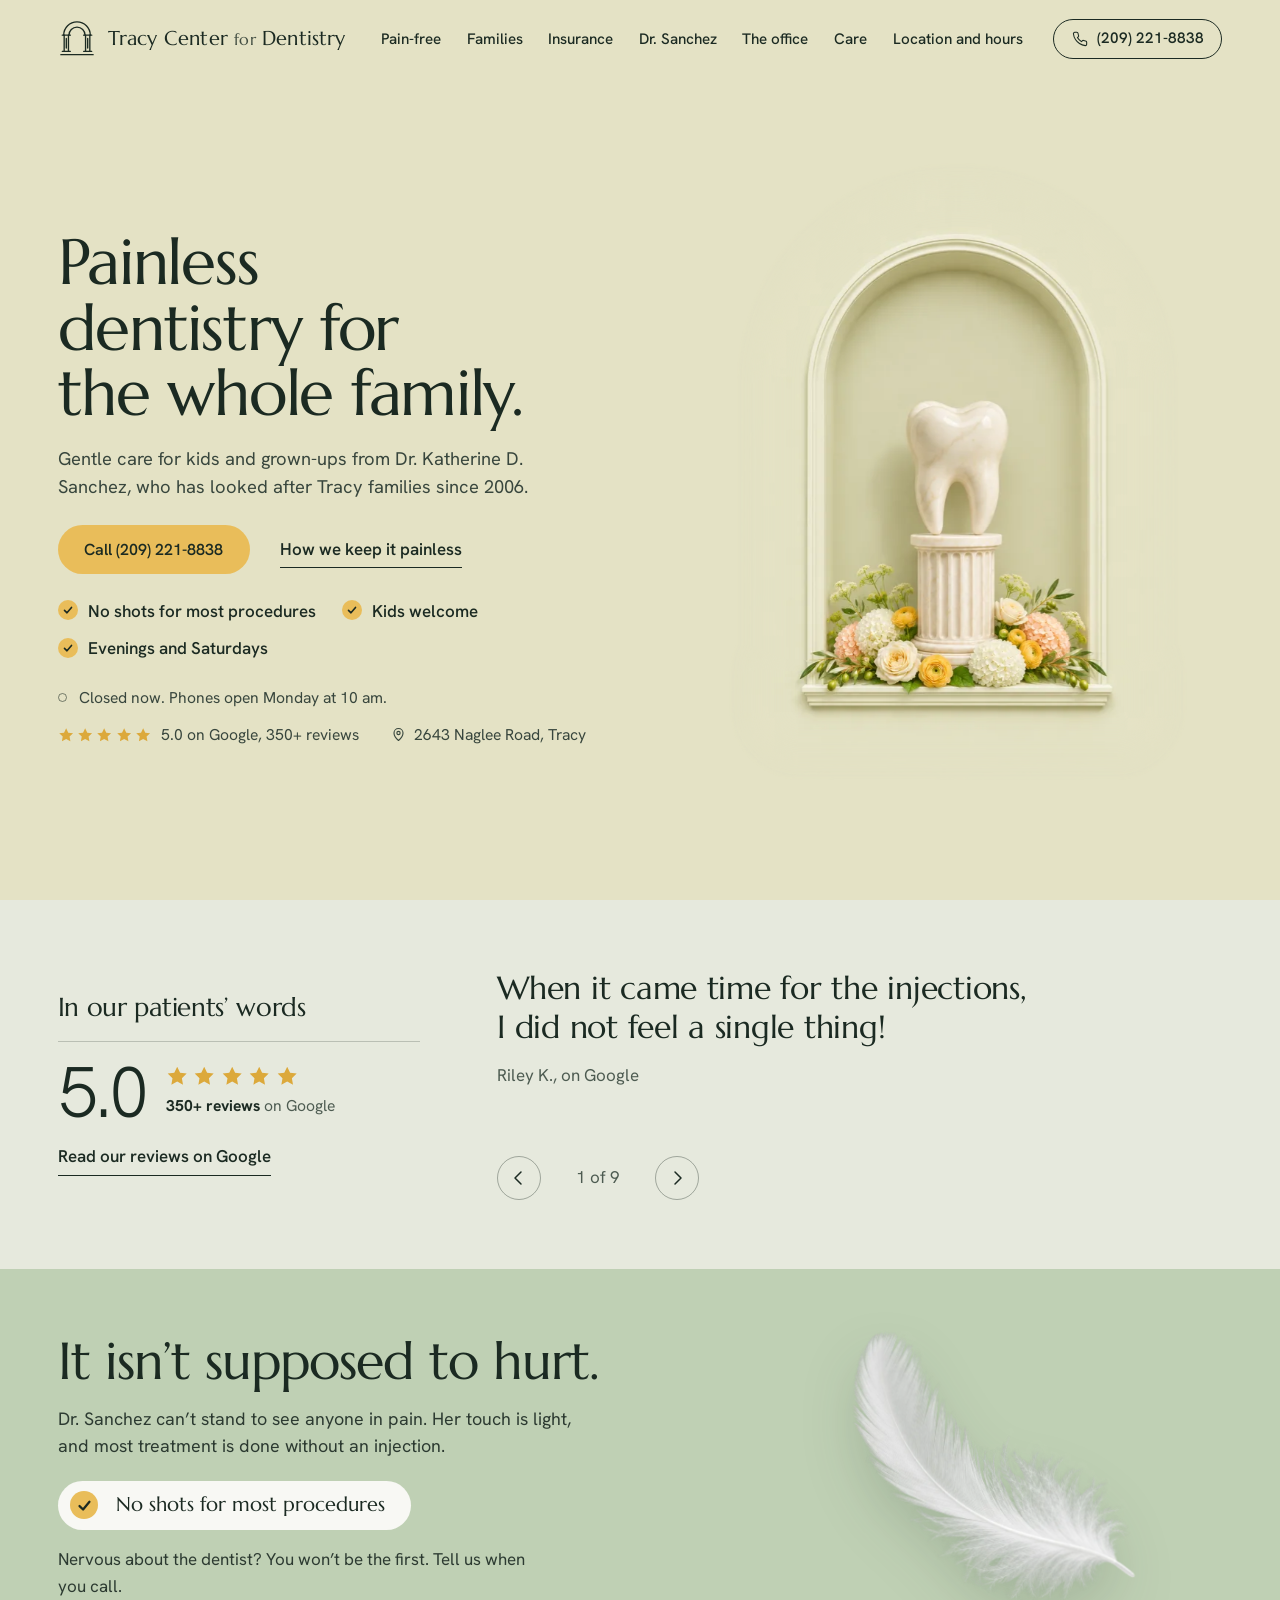
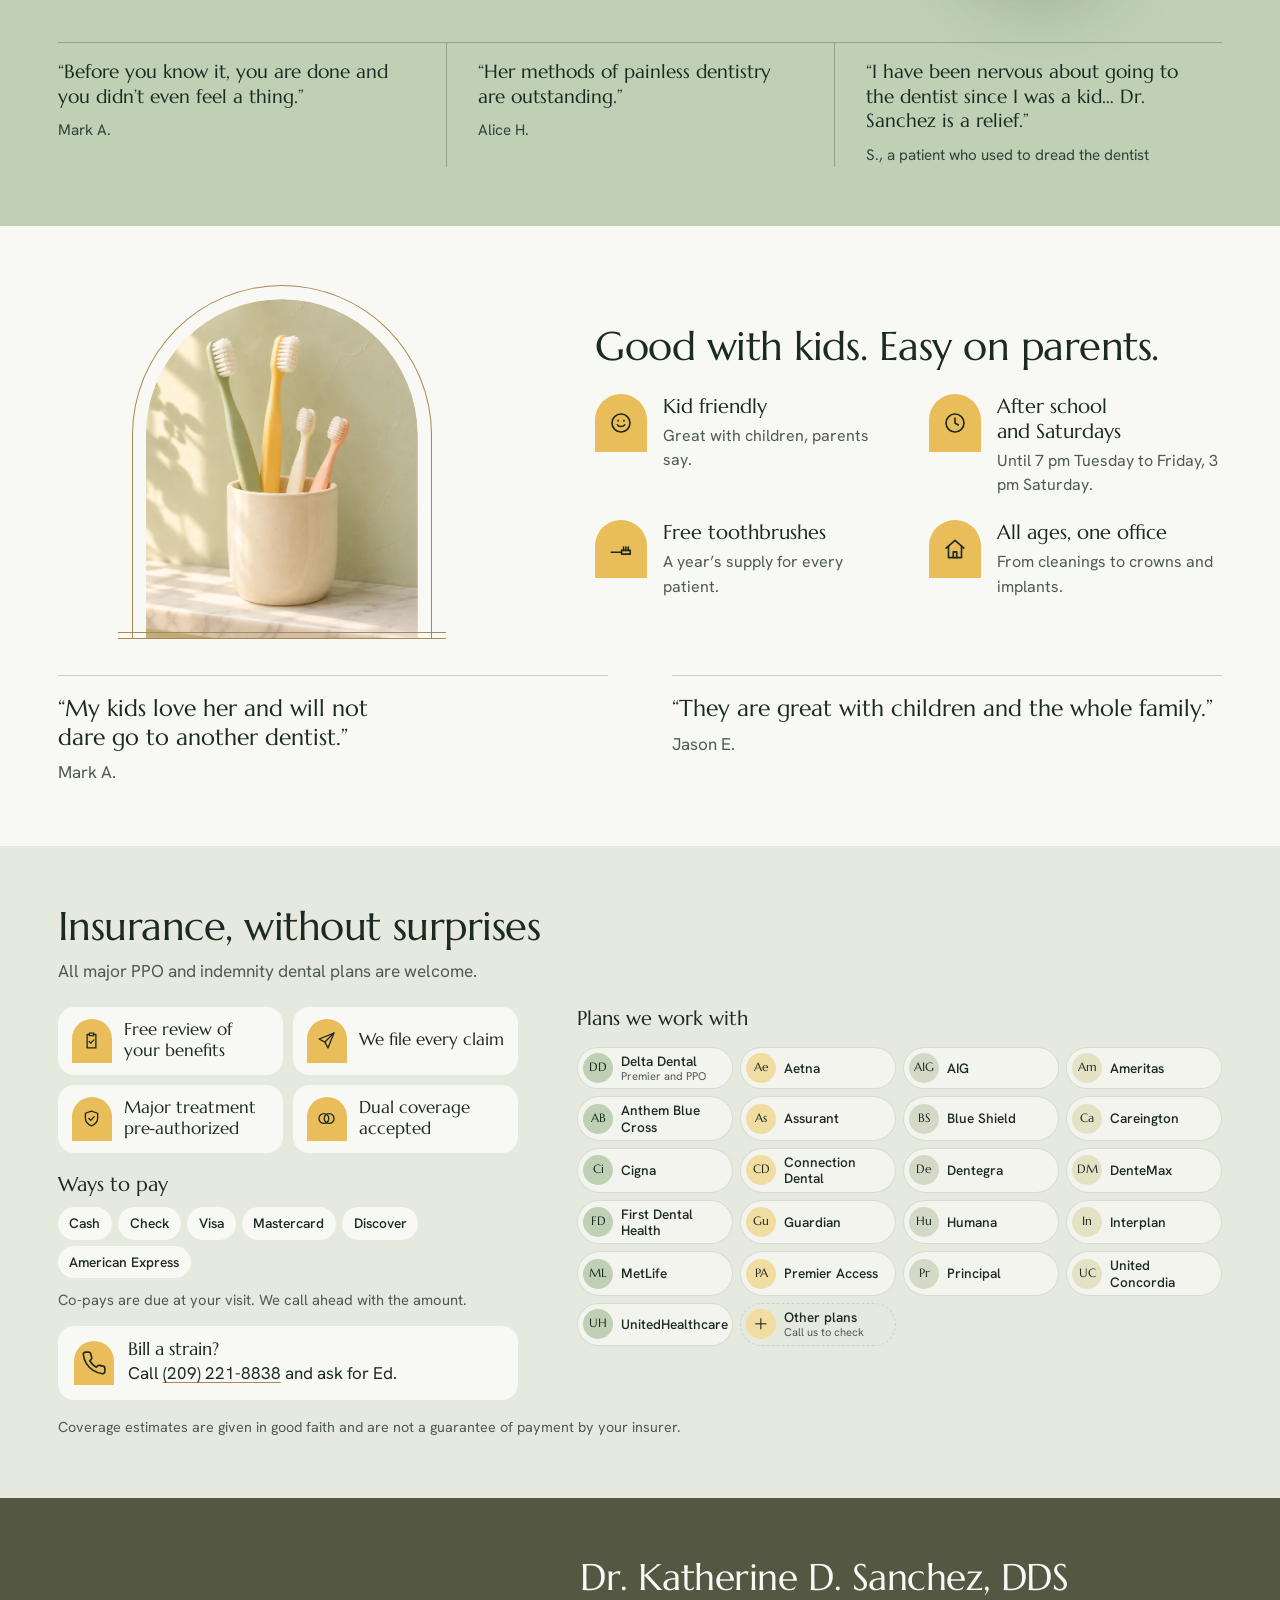
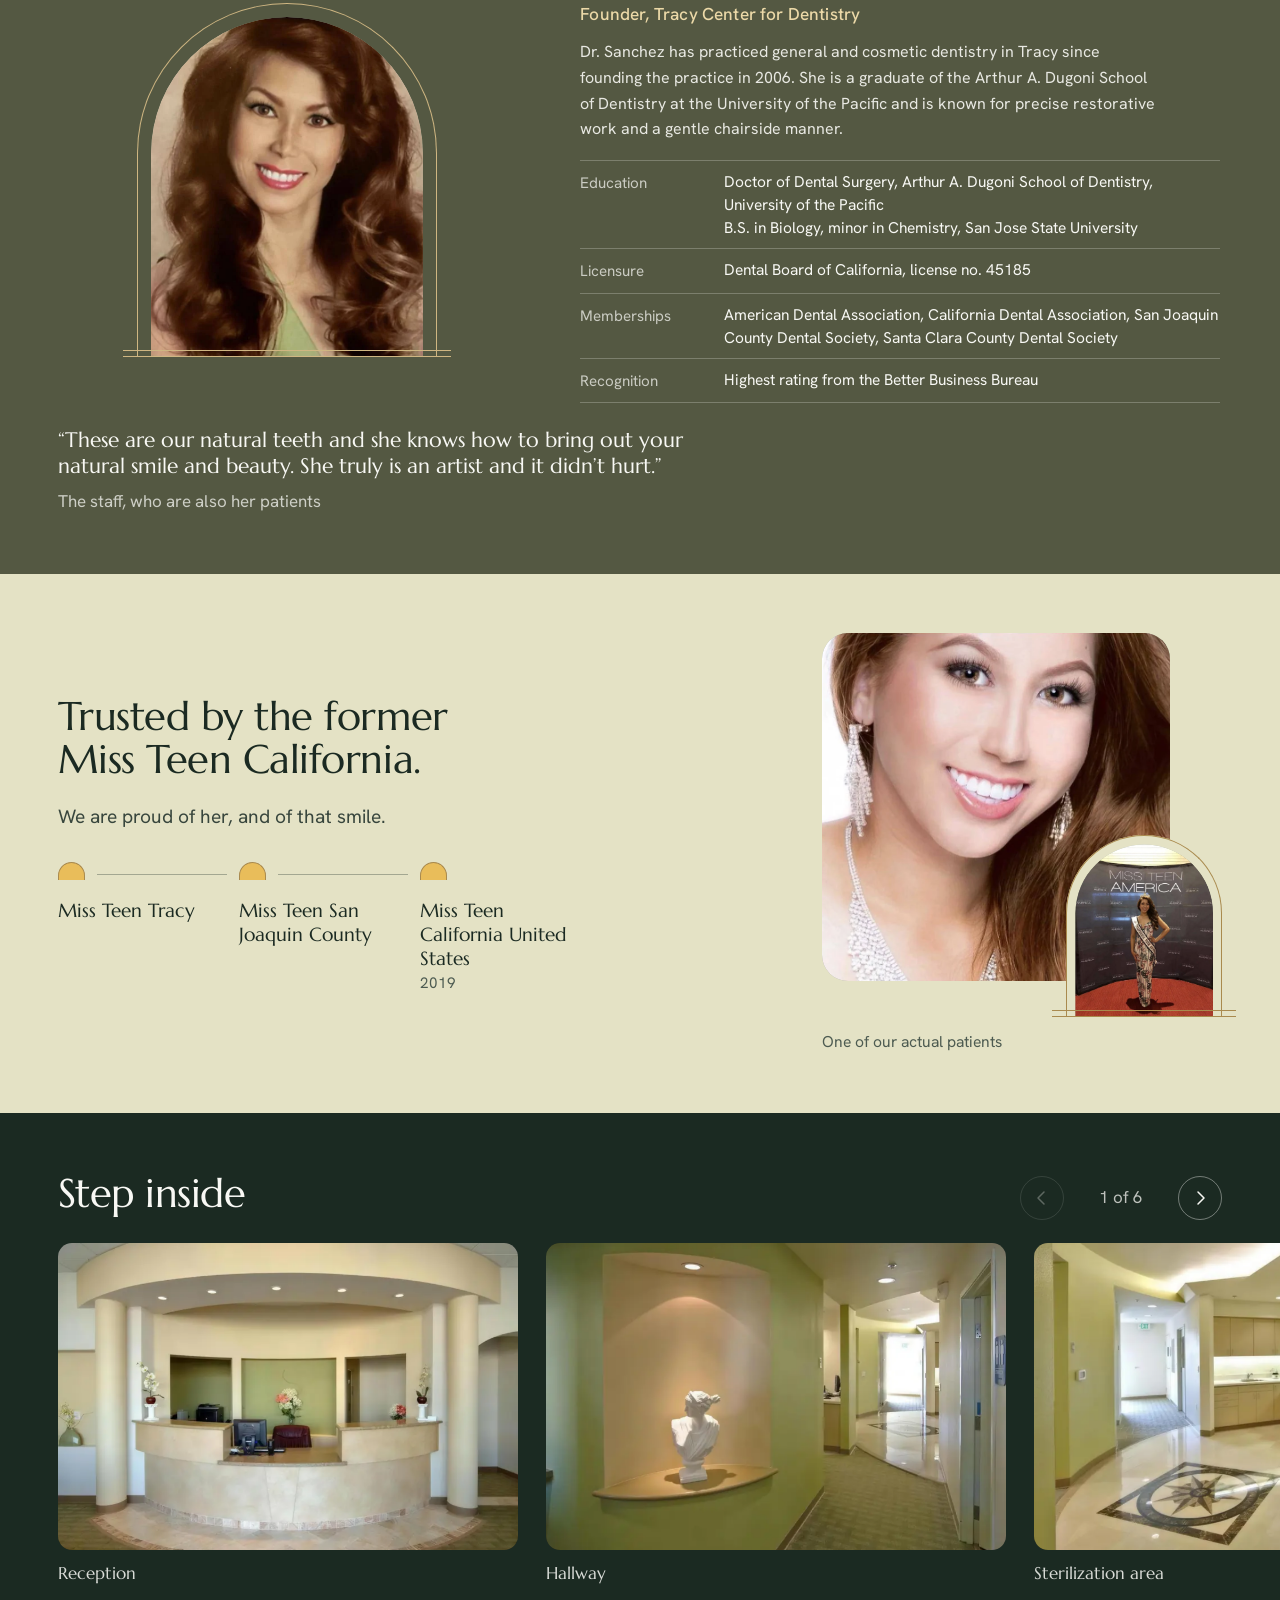
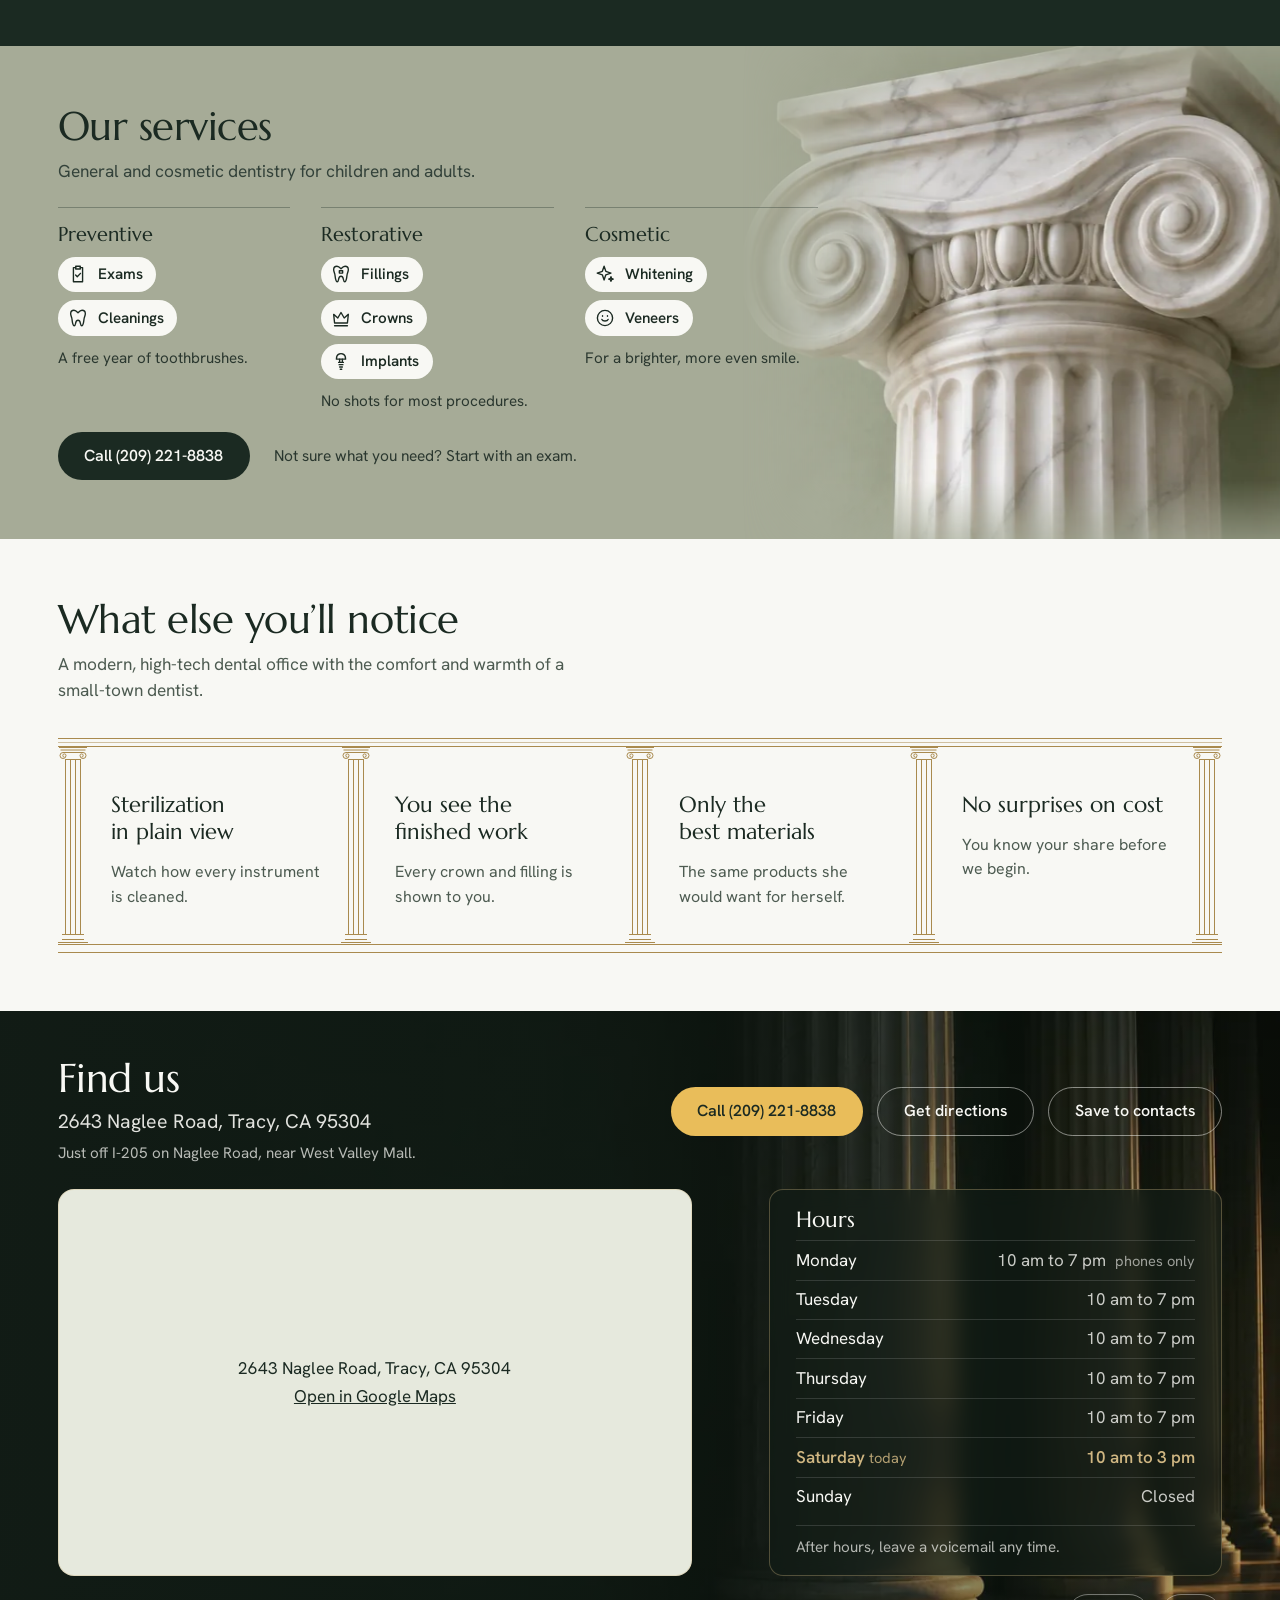
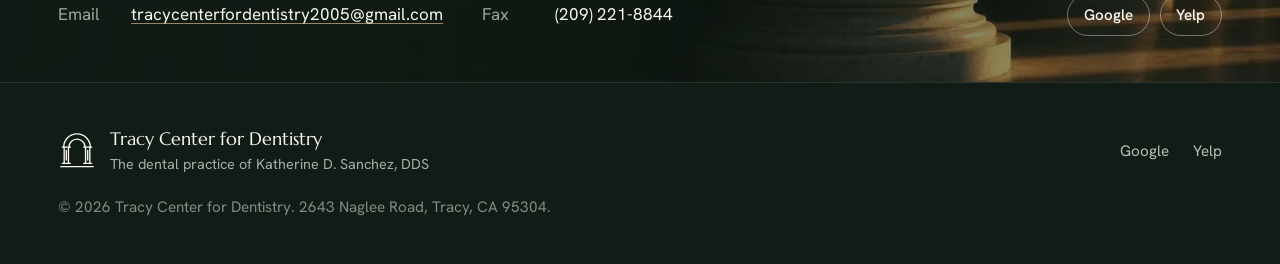
==== index.html @ d6a7b427 "Google review excerpts, shorter tour and services, reframed patient photo Adds seven short excerpts " ====
<!doctype html>
<html lang="en" class="no-js">
<head>
  <meta charset="utf-8">
  <meta name="viewport" content="width=device-width, initial-scale=1, viewport-fit=cover">
  <meta name="format-detection" content="telephone=no">
  <title>Painless Family Dentist in Tracy, CA | Tracy Center for Dentistry</title>
  <meta name="description" content="Painless dentistry for the whole family in Tracy, CA. No shots for most procedures, kids welcome, open evenings and Saturdays. Dr. Katherine D. Sanchez, since 2006. Call (209) 221-8838.">
  <link rel="canonical" href="https://www.tracycenterfordentistry.com/">
  <meta name="theme-color" content="#e4e2c5">

  <meta property="og:type" content="website">
  <meta property="og:site_name" content="Tracy Center for Dentistry">
  <meta property="og:title" content="Painless Family Dentist in Tracy, CA | Tracy Center for Dentistry">
  <meta property="og:description" content="Painless dentistry for the whole family. No shots for most procedures, kids welcome, open evenings and Saturdays.">
  <meta property="og:url" content="https://www.tracycenterfordentistry.com/">
  <meta property="og:image" content="https://www.tracycenterfordentistry.com/assets/img/og.jpg">
  <meta property="og:image:width" content="1200">
  <meta property="og:image:height" content="630">
  <meta property="og:image:alt" content="The reception desk at Tracy Center for Dentistry, framed by two columns">
  <meta name="twitter:card" content="summary_large_image">

  <link rel="icon" href="favicon.svg" type="image/svg+xml">
  <link rel="preload" href="assets/fonts/marcellus-latin-400-normal.woff2" as="font" type="font/woff2" crossorigin>
  <link rel="preload" href="assets/fonts/hanken-grotesk-latin-wght-normal.woff2" as="font" type="font/woff2" crossorigin>
  <link rel="preload" as="image" href="assets/img/niche-tooth.webp" imagesrcset="assets/img/niche-tooth-720.webp 720w, assets/img/niche-tooth.webp 1080w" imagesizes="(max-width: 900px) 96vw, 610px">
  <link rel="stylesheet" href="assets/css/site.css">
  <script>document.documentElement.classList.replace('no-js', 'js');</script>

  <script type="application/ld+json">
  {
    "@context": "https://schema.org",
    "@type": "Dentist",
    "@id": "https://www.tracycenterfordentistry.com/#practice",
    "name": "Tracy Center for Dentistry",
    "description": "Painless family and cosmetic dentistry in Tracy, California, led by Dr. Katherine D. Sanchez, DDS. No shots for most procedures, a kid-friendly team, an open sterilization area, and evening and Saturday appointments.",
    "url": "https://www.tracycenterfordentistry.com/",
    "image": "https://www.tracycenterfordentistry.com/assets/img/og.jpg",
    "telephone": "+1-209-221-8838",
    "faxNumber": "+1-209-221-8844",
    "email": "tracycenterfordentistry2005@gmail.com",
    "foundingDate": "2006",
    "founder": {
      "@type": "Person",
      "name": "Katherine D. Sanchez",
      "honorificSuffix": "DDS",
      "jobTitle": "Dentist",
      "sameAs": "https://www.linkedin.com/in/tracycenterfordentistry",
      "alumniOf": "University of the Pacific, Arthur A. Dugoni School of Dentistry",
      "memberOf": [
        { "@type": "Organization", "name": "American Dental Association" },
        { "@type": "Organization", "name": "California Dental Association" },
        { "@type": "Organization", "name": "San Joaquin County Dental Society" },
        { "@type": "Organization", "name": "Santa Clara County Dental Society" }
      ]
    },
    "address": {
      "@type": "PostalAddress",
      "streetAddress": "2643 Naglee Road",
      "addressLocality": "Tracy",
      "addressRegion": "CA",
      "postalCode": "95304",
      "addressCountry": "US"
    },
    "hasMap": "https://www.google.com/maps?cid=6623985831701287111",
    "geo": { "@type": "GeoCoordinates", "latitude": 37.7563752, "longitude": -121.4648825 },
    "areaServed": { "@type": "City", "name": "Tracy, California" },
    "openingHoursSpecification": [
      { "@type": "OpeningHoursSpecification", "dayOfWeek": ["Tuesday", "Wednesday", "Thursday", "Friday"], "opens": "10:00", "closes": "19:00" },
      { "@type": "OpeningHoursSpecification", "dayOfWeek": "Saturday", "opens": "10:00", "closes": "15:00" }
    ],
    "paymentAccepted": "Cash, Check, Visa, Mastercard, Discover, American Express",
    "medicalSpecialty": "Dentistry",
    "availableService": [
      { "@type": "MedicalProcedure", "name": "Dental exams" },
      { "@type": "MedicalProcedure", "name": "Professional teeth cleaning" },
      { "@type": "MedicalProcedure", "name": "Dental fillings" },
      { "@type": "MedicalProcedure", "name": "Dental crowns" },
      { "@type": "MedicalProcedure", "name": "Teeth whitening" },
      { "@type": "MedicalProcedure", "name": "Veneers" },
      { "@type": "MedicalProcedure", "name": "Dental implants" }
    ],
    "sameAs": [
      "https://www.yelp.com/biz/tracy-center-for-dentistry-tracy-2",
      "https://www.google.com/maps?cid=6623985831701287111"
    ]
  }
  </script>
</head>
<body>
  <a class="skip" href="#main">Skip to content</a>
  <svg width="0" height="0" style="position:absolute" aria-hidden="true" focusable="false">
    <symbol id="star" viewBox="0 0 20 20"><path d="M10 1.5l2.6 5.4 5.9.8-4.3 4.1 1 5.8L10 14.8l-5.2 2.8 1-5.8L1.5 7.7l5.9-.8z"/></symbol>
    <symbol id="i-tooth" viewBox="0 0 24 24"><g fill="none" stroke="currentColor" stroke-width="1.5" stroke-linecap="round" stroke-linejoin="round"><path d="M12 6.2C10.8 5 9.4 3.6 7.6 3.6C5.5 3.6 4 5.2 4 7.4C4 9 4.7 10.2 5.1 11.6C5.6 13.4 5.6 15.2 6 17C6.3 18.4 6.8 20.4 7.9 20.4C9 20.4 9.2 18.6 9.5 17.2C9.8 15.7 10.6 14.4 12 14.4C13.4 14.4 14.2 15.7 14.5 17.2C14.8 18.6 15 20.4 16.1 20.4C17.2 20.4 17.7 18.4 18 17C18.4 15.2 18.4 13.4 18.9 11.6C19.3 10.2 20 9 20 7.4C20 5.2 18.5 3.6 16.4 3.6C14.6 3.6 13.2 5 12 6.2Z"/></g></symbol>
    <symbol id="i-filling" viewBox="0 0 24 24"><g fill="none" stroke="currentColor" stroke-width="1.5" stroke-linecap="round" stroke-linejoin="round"><path d="M12 6.2C10.8 5 9.4 3.6 7.6 3.6C5.5 3.6 4 5.2 4 7.4C4 9 4.7 10.2 5.1 11.6C5.6 13.4 5.6 15.2 6 17C6.3 18.4 6.8 20.4 7.9 20.4C9 20.4 9.2 18.6 9.5 17.2C9.8 15.7 10.6 14.4 12 14.4C13.4 14.4 14.2 15.7 14.5 17.2C14.8 18.6 15 20.4 16.1 20.4C17.2 20.4 17.7 18.4 18 17C18.4 15.2 18.4 13.4 18.9 11.6C19.3 10.2 20 9 20 7.4C20 5.2 18.5 3.6 16.4 3.6C14.6 3.6 13.2 5 12 6.2Z"/><path d="M10.2 8.4h3.6v2.6h-3.6z"/></g></symbol>
    <symbol id="i-crown" viewBox="0 0 24 24"><g fill="none" stroke="currentColor" stroke-width="1.5" stroke-linecap="round" stroke-linejoin="round"><path d="M5 17.5L4 8l4.5 4L12 6l3.5 6L20 8l-1 9.5z"/><path d="M5 20.5h14"/></g></symbol>
    <symbol id="i-sparkle" viewBox="0 0 24 24"><g fill="none" stroke="currentColor" stroke-width="1.5" stroke-linecap="round" stroke-linejoin="round"><path d="M11 3.5L12.9 9.1L18.5 11L12.9 12.9L11 18.5L9.1 12.9L3.5 11L9.1 9.1Z"/><path d="M18.5 15L19.2 16.8L21 17.5L19.2 18.2L18.5 20L17.8 18.2L16 17.5L17.8 16.8Z"/></g></symbol>
    <symbol id="i-implant" viewBox="0 0 24 24"><g fill="none" stroke="currentColor" stroke-width="1.5" stroke-linecap="round" stroke-linejoin="round"><path d="M7 10C7 6.5 9 4 12 4C15 4 17 6.5 17 10Z"/><path d="M10.5 10V13M13.5 10V13"/><path d="M9.4 13.5H14.6M9.9 16H14.1M10.5 18.5H13.5M11.2 21H12.8"/></g></symbol>
    <symbol id="i-smile" viewBox="0 0 24 24"><g fill="none" stroke="currentColor" stroke-width="1.5" stroke-linecap="round" stroke-linejoin="round"><circle cx="12" cy="12" r="8.3"/><path d="M8.6 13.6C9.6 15.8 14.4 15.8 15.4 13.6"/><path d="M9.3 9.6V10.2M14.7 9.6V10.2"/></g></symbol>
    <symbol id="i-clock" viewBox="0 0 24 24"><g fill="none" stroke="currentColor" stroke-width="1.5" stroke-linecap="round" stroke-linejoin="round"><circle cx="12" cy="12" r="8.3"/><path d="M12 7.4V12L15 13.9"/></g></symbol>
    <symbol id="i-brush" viewBox="0 0 24 24"><g fill="none" stroke="currentColor" stroke-width="1.5" stroke-linecap="round" stroke-linejoin="round"><path d="M3 15H12.5"/><path d="M12.5 13.3H20.5V16.7H12.5Z"/><path d="M14.3 13.3V10.2M16.5 13.3V10.2M18.7 13.3V10.2"/></g></symbol>
    <symbol id="i-home" viewBox="0 0 24 24"><g fill="none" stroke="currentColor" stroke-width="1.5" stroke-linecap="round" stroke-linejoin="round"><path d="M3.8 11.2L12 4L20.2 11.2"/><path d="M6 9.6V20H18V9.6"/><path d="M10.4 20V14.6H13.6V20"/></g></symbol>
    <symbol id="i-clipboard" viewBox="0 0 24 24"><g fill="none" stroke="currentColor" stroke-width="1.5" stroke-linecap="round" stroke-linejoin="round"><path d="M9.5 5H7V20.5H17V5H14.5"/><path d="M9.5 3.5H14.5V6.5H9.5Z"/><path d="M9.4 13.2L11.2 15L14.7 11.3"/></g></symbol>
    <symbol id="i-send" viewBox="0 0 24 24"><g fill="none" stroke="currentColor" stroke-width="1.5" stroke-linecap="round" stroke-linejoin="round"><path d="M20.5 3.5L3.5 10.3L10.2 13.8L13.7 20.5Z"/><path d="M10.2 13.8L20.5 3.5"/></g></symbol>
    <symbol id="i-shield" viewBox="0 0 24 24"><g fill="none" stroke="currentColor" stroke-width="1.5" stroke-linecap="round" stroke-linejoin="round"><path d="M12 3.5L19 6V11.5C19 15.8 16 19 12 20.5C8 19 5 15.8 5 11.5V6Z"/><path d="M9 11.9L11.2 14.1L15.1 9.9"/></g></symbol>
    <symbol id="i-dual" viewBox="0 0 24 24"><g fill="none" stroke="currentColor" stroke-width="1.5" stroke-linecap="round" stroke-linejoin="round"><circle cx="9" cy="12" r="5.6"/><circle cx="15" cy="12" r="5.6"/></g></symbol>
    <symbol id="i-phone" viewBox="0 0 24 24"><g fill="none" stroke="currentColor" stroke-width="1.5" stroke-linecap="round" stroke-linejoin="round"><path d="M22 16.92v3a2 2 0 0 1-2.18 2 19.79 19.79 0 0 1-8.63-3.07 19.5 19.5 0 0 1-6-6 19.79 19.79 0 0 1-3.07-8.67A2 2 0 0 1 4.11 2h3a2 2 0 0 1 2 1.72c.127.96.361 1.903.7 2.81a2 2 0 0 1-.45 2.11L8.09 9.91a16 16 0 0 0 6 6l1.27-1.27a2 2 0 0 1 2.11-.45c.907.339 1.85.573 2.81.7A2 2 0 0 1 22 16.92z"/></g></symbol>
  </svg>

  <header class="site-header" data-header>
    <a class="brand" href="#top" aria-label="Tracy Center for Dentistry, back to top">
      <svg class="brand__mark" viewBox="0 0 40 40" fill="none" stroke="currentColor" stroke-width="1.4" stroke-linecap="round" stroke-linejoin="round" aria-hidden="true">
        <path pathLength="1" d="M6 16a14 14 0 0 1 28 0"/>
        <path pathLength="1" d="M11.5 16a8.5 8.5 0 0 1 17 0"/>
        <path pathLength="1" d="M4.5 16h8.5M27 16h8.5"/>
        <path pathLength="1" d="M6.5 16v17M11 16v17M29 16v17M33.5 16v17"/>
        <path pathLength="1" d="M8.75 19.5v10M31.25 19.5v10"/>
        <path pathLength="1" d="M4.5 33h8.5M27 33h8.5M3 36.5h34"/>
      </svg>
      <span class="brand__name">Tracy Center <span class="brand__for">for</span> Dentistry</span>
    </a>

    <nav class="nav" aria-label="Main">
      <a href="#painless">Pain-free</a>
      <a href="#families">Families</a>
      <a href="#insurance">Insurance</a>
      <a href="#doctor">Dr. Sanchez</a>
      <a href="#office">The office</a>
      <a href="#care">Care</a>
      <a href="#visit">Location and hours</a>
    </nav>

    <a class="btn btn--header" href="tel:+12092218838">
      <svg class="icon" viewBox="0 0 24 24" fill="none" stroke="currentColor" stroke-width="1.6" stroke-linecap="round" stroke-linejoin="round" aria-hidden="true"><path d="M22 16.92v3a2 2 0 0 1-2.18 2 19.79 19.79 0 0 1-8.63-3.07 19.5 19.5 0 0 1-6-6 19.79 19.79 0 0 1-3.07-8.67A2 2 0 0 1 4.11 2h3a2 2 0 0 1 2 1.72c.127.96.361 1.903.7 2.81a2 2 0 0 1-.45 2.11L8.09 9.91a16 16 0 0 0 6 6l1.27-1.27a2 2 0 0 1 2.11-.45c.907.339 1.85.573 2.81.7A2 2 0 0 1 22 16.92z"/></svg>
      <span>(209) 221-8838</span>
    </a>

    <button class="menu-toggle" type="button" aria-expanded="false" aria-controls="menu" data-menu-toggle>
      <span class="menu-toggle__label">Menu</span>
      <span class="menu-toggle__bars" aria-hidden="true"><i></i><i></i></span>
    </button>
  </header>

  <div class="menu" id="menu" data-menu hidden>
    <nav class="menu__nav" aria-label="Mobile">
      <a href="#painless">Pain-free dentistry</a>
      <a href="#families">Families</a>
      <a href="#insurance">Insurance</a>
      <a href="#doctor">Dr. Sanchez</a>
      <a href="#office">The office</a>
      <a href="#care">Care</a>
      <a href="#visit">Location and hours</a>
    </nav>
    <p class="menu__foot">
      <a href="tel:+12092218838">(209) 221-8838</a><br>
      2643 Naglee Road, Tracy, CA 95304
    </p>
  </div>

  <main id="main">

    <!-- Hero -->
    <section class="hero" id="top">
      <div class="hero__inner wrap">
        <div class="hero__copy">
          <h1 class="hero__title">
            <span class="line"><span>Painless</span></span>
            <span class="line"><span>dentistry for</span></span>
            <span class="line"><span>the whole family.</span></span>
          </h1>
          <p class="hero__lede">Gentle care for kids and grown-ups from Dr. Katherine D. Sanchez, who has looked after Tracy families since 2006.</p>
          <div class="hero__actions">
            <a class="btn btn--primary" href="tel:+12092218838">Call (209) 221-8838</a>
            <a class="link" href="#painless">How we keep it painless</a>
          </div>
          <ul class="ticks">
            <li>No shots for most procedures</li>
            <li>Kids welcome</li>
            <li>Evenings and Saturdays</li>
          </ul>
          <div class="hero__meta">
            <p class="status" data-status>
              <span class="status__dot" aria-hidden="true"></span>
              <span data-status-text>Tuesday to Friday 10 am to 7 pm, Saturday 10 am to 3 pm</span>
            </p>
            <a class="hero__rating" href="#patients" aria-label="Rated 5.0 on Google from more than 350 reviews">
              <span class="stars" aria-hidden="true"><svg viewBox="0 0 20 20"><use href="#star"/></svg><svg viewBox="0 0 20 20"><use href="#star"/></svg><svg viewBox="0 0 20 20"><use href="#star"/></svg><svg viewBox="0 0 20 20"><use href="#star"/></svg><svg viewBox="0 0 20 20"><use href="#star"/></svg></span>
              <span>5.0 on Google, 350+ reviews</span>
            </a>
            <a class="hero__place" href="#visit">
              <svg viewBox="0 0 20 20" fill="none" stroke="currentColor" stroke-width="1.5" stroke-linecap="round" stroke-linejoin="round" aria-hidden="true"><path d="M10 18s6-5.2 6-10a6 6 0 1 0-12 0c0 4.8 6 10 6 10Z"/><circle cx="10" cy="8" r="2.2"/></svg>
              <span>2643 Naglee Road, Tracy</span>
            </a>
          </div>
        </div>

        <figure class="hero__niche" data-bust>
          <img
            src="assets/img/niche-tooth.webp"
            srcset="assets/img/niche-tooth-720.webp 720w, assets/img/niche-tooth.webp 1080w"
            sizes="(max-width: 900px) 96vw, 610px"
            width="1080" height="1368"
            alt="A marble sculpture of a tooth on a small fluted column, ringed with fresh flowers, in an arched wall niche"
            fetchpriority="high">
        </figure>
      </div>
    </section>

    <!-- Patients -->
    <section class="voices" id="patients">
      <div class="wrap voices__grid">
        <div class="voices__lead">
          <h2>In our patients&rsquo; words</h2>
          <div class="rating" data-reveal="rating">
            <p class="rating__score" aria-label="Rated 5.0 out of 5 on Google">5.0</p>
            <span class="stars" aria-hidden="true"><svg viewBox="0 0 20 20"><use href="#star"/></svg><svg viewBox="0 0 20 20"><use href="#star"/></svg><svg viewBox="0 0 20 20"><use href="#star"/></svg><svg viewBox="0 0 20 20"><use href="#star"/></svg><svg viewBox="0 0 20 20"><use href="#star"/></svg></span>
            <p class="rating__note"><strong>350+ reviews</strong> on Google</p>
            <a class="link" href="https://www.google.com/maps?cid=6623985831701287111" target="_blank" rel="noopener">Read our reviews on Google</a>
          </div>
        </div>

        <div class="voices__stage">
          <div class="quotes" data-quotes>
            <figure class="quote is-active">
              <blockquote><p>When it came time for the injections, I did not feel a single thing!</p></blockquote>
              <figcaption>Riley K., on Google</figcaption>
            </figure>
            <figure class="quote">
              <blockquote><p>She was upfront and honest. The staff was friendly and caring. The office was comfortable and clean. So glad I found her.</p></blockquote>
              <figcaption>Rebecca P.</figcaption>
            </figure>
            <figure class="quote">
              <blockquote><p>There was no need for an injection and I didn&rsquo;t feel any pain.</p></blockquote>
              <figcaption>Dawn C., on Google</figcaption>
            </figure>
            <figure class="quote">
              <blockquote><p>No pain, the fillings look amazing, and I&rsquo;m able to eat right away.</p></blockquote>
              <figcaption>Jessica A., on Google</figcaption>
            </figure>
            <figure class="quote">
              <blockquote><p>She always makes you feel like you&rsquo;re her only patient, you never wait, she is always on time.</p></blockquote>
              <figcaption>Alice H.</figcaption>
            </figure>
            <figure class="quote">
              <blockquote><p>What they quoted was exactly what I paid&hellip;</p></blockquote>
              <figcaption>Jian S., on Google</figcaption>
            </figure>
            <figure class="quote">
              <blockquote><p>Your work will always be painless and flawless here!</p></blockquote>
              <figcaption>Diana K., on Google</figcaption>
            </figure>
            <figure class="quote">
              <blockquote><p>She walked me through every step of my visit.</p></blockquote>
              <figcaption>Nate, on Google</figcaption>
            </figure>
            <figure class="quote">
              <blockquote><p>I was a nervous patient at first&hellip; even getting shots was virtually painless.</p></blockquote>
              <figcaption>Christopher Q., on Google</figcaption>
            </figure>
          </div>

          <div class="quotes__nav" data-quotes-nav hidden>
            <button class="round round--dark" type="button" data-quotes-prev aria-label="Previous review">
              <svg viewBox="0 0 20 20" aria-hidden="true"><path d="M12 4 6 10l6 6" fill="none" stroke="currentColor" stroke-width="1.5" stroke-linecap="round" stroke-linejoin="round"/></svg>
            </button>
            <span class="quotes__count"><span data-quotes-current>1</span> of <span data-quotes-total>9</span></span>
            <button class="round round--dark" type="button" data-quotes-next aria-label="Next review">
              <svg viewBox="0 0 20 20" aria-hidden="true"><path d="m8 4 6 6-6 6" fill="none" stroke="currentColor" stroke-width="1.5" stroke-linecap="round" stroke-linejoin="round"/></svg>
            </button>
          </div>
        </div>
      </div>
    </section>

    <!-- Pain-free -->
    <section class="painless" id="painless">
      <div class="wrap painless__grid">
        <div class="painless__copy">
          <h2>It isn&rsquo;t supposed to hurt.</h2>
          <p class="painless__lede">Dr. Sanchez can&rsquo;t stand to see anyone in pain. Her touch is light, and most treatment is done without an injection.</p>
          <p class="painless__fact">No shots for most procedures</p>
          <p class="painless__nervous">Nervous about the dentist? You won&rsquo;t be the first. Tell us when you call.</p>
        </div>
        <div class="painless__feather" data-reveal="feather" aria-hidden="true">
          <div class="feather" data-drift>
            <img src="assets/img/feather.webp" width="640" height="618" loading="lazy" alt="">
          </div>
        </div>
      </div>

      <div class="wrap">
      <ul class="proof" data-reveal="fade">
        <li>
          <blockquote><p>&ldquo;Before you know it, you are done and you didn&rsquo;t even feel a thing.&rdquo;</p></blockquote>
          <span>Mark A.</span>
        </li>
        <li>
          <blockquote><p>&ldquo;Her methods of painless dentistry are outstanding.&rdquo;</p></blockquote>
          <span>Alice H.</span>
        </li>
        <li>
          <blockquote><p>&ldquo;I have been nervous about going to the dentist since I was a kid&hellip; Dr. Sanchez is a relief.&rdquo;</p></blockquote>
          <span>S., a patient who used to dread the dentist</span>
        </li>
      </ul>
      </div>
    </section>

    <!-- Families -->
    <section class="families" id="families">
      <div class="wrap families__grid">
        <div class="archway families__art" data-reveal="arch">
          <figure class="arch">
            <img src="assets/img/family-toothbrushes-640.webp" srcset="assets/img/family-toothbrushes-640.webp 640w, assets/img/family-toothbrushes.webp 880w" sizes="(max-width: 900px) 80vw, 420px" width="880" height="1168" loading="lazy" alt="Four toothbrushes, two large and two small, in a cup on a marble shelf">
          </figure>
        </div>

        <div class="families__copy">
          <h2>Good with kids. Easy on parents.</h2>

          <ul class="perks">
            <li>
              <span class="badge"><svg class="ico" viewBox="0 0 24 24" aria-hidden="true"><use href="#i-smile"/></svg></span>
              <div>
                <h3>Kid friendly</h3>
                <p>Great with children, parents say.</p>
              </div>
            </li>
            <li>
              <span class="badge"><svg class="ico" viewBox="0 0 24 24" aria-hidden="true"><use href="#i-clock"/></svg></span>
              <div>
                <h3>After school and Saturdays</h3>
                <p>Until 7 pm Tuesday to Friday, 3 pm Saturday.</p>
              </div>
            </li>
            <li>
              <span class="badge"><svg class="ico" viewBox="0 0 24 24" aria-hidden="true"><use href="#i-brush"/></svg></span>
              <div>
                <h3>Free toothbrushes</h3>
                <p>A year&rsquo;s supply for every patient.</p>
              </div>
            </li>
            <li>
              <span class="badge"><svg class="ico" viewBox="0 0 24 24" aria-hidden="true"><use href="#i-home"/></svg></span>
              <div>
                <h3>All ages, one office</h3>
                <p>From cleanings to crowns and implants.</p>
              </div>
            </li>
          </ul>
        </div>
      </div>

      <div class="wrap families__quotes" data-reveal="fade">
        <figure>
          <blockquote><p>&ldquo;My kids love her and will not dare go to another dentist.&rdquo;</p></blockquote>
          <figcaption>Mark A.</figcaption>
        </figure>
        <figure>
          <blockquote><p>&ldquo;They are great with children and the whole family.&rdquo;</p></blockquote>
          <figcaption>Jason E.</figcaption>
        </figure>
      </div>
    </section>

    <!-- Insurance and payment -->
    <section class="cover" id="insurance">
      <div class="wrap">
        <header class="head">
          <h2>Insurance, without surprises</h2>
          <p>All major PPO and indemnity dental plans are welcome.</p>
        </header>

        <ul class="promises">
          <li><span class="badge"><svg class="ico" viewBox="0 0 24 24" aria-hidden="true"><use href="#i-clipboard"/></svg></span><span>Free review of your benefits</span></li>
          <li><span class="badge"><svg class="ico" viewBox="0 0 24 24" aria-hidden="true"><use href="#i-send"/></svg></span><span>We file every claim</span></li>
          <li><span class="badge"><svg class="ico" viewBox="0 0 24 24" aria-hidden="true"><use href="#i-shield"/></svg></span><span>Major treatment pre&#8209;authorized</span></li>
          <li><span class="badge"><svg class="ico" viewBox="0 0 24 24" aria-hidden="true"><use href="#i-dual"/></svg></span><span>Dual coverage accepted</span></li>
        </ul>

        <h3 class="cover__sub">Plans we work with</h3>
        <ul class="plans" data-reveal="plans">
          <li style="--i:0"><span class="plans__mark" aria-hidden="true">DD</span><span>Delta Dental<small>Premier and PPO</small></span></li>
          <li style="--i:1"><span class="plans__mark" aria-hidden="true">Ae</span><span>Aetna</span></li>
          <li style="--i:2"><span class="plans__mark" aria-hidden="true">AIG</span><span>AIG</span></li>
          <li style="--i:3"><span class="plans__mark" aria-hidden="true">Am</span><span>Ameritas</span></li>
          <li style="--i:4"><span class="plans__mark" aria-hidden="true">AB</span><span>Anthem Blue Cross</span></li>
          <li style="--i:5"><span class="plans__mark" aria-hidden="true">As</span><span>Assurant</span></li>
          <li style="--i:6"><span class="plans__mark" aria-hidden="true">BS</span><span>Blue Shield</span></li>
          <li style="--i:7"><span class="plans__mark" aria-hidden="true">Ca</span><span>Careington</span></li>
          <li style="--i:8"><span class="plans__mark" aria-hidden="true">Ci</span><span>Cigna</span></li>
          <li style="--i:9"><span class="plans__mark" aria-hidden="true">CD</span><span>Connection Dental</span></li>
          <li style="--i:10"><span class="plans__mark" aria-hidden="true">De</span><span>Dentegra</span></li>
          <li style="--i:11"><span class="plans__mark" aria-hidden="true">DM</span><span>DenteMax</span></li>
          <li style="--i:12"><span class="plans__mark" aria-hidden="true">FD</span><span>First Dental Health</span></li>
          <li style="--i:13"><span class="plans__mark" aria-hidden="true">Gu</span><span>Guardian</span></li>
          <li style="--i:14"><span class="plans__mark" aria-hidden="true">Hu</span><span>Humana</span></li>
          <li style="--i:15"><span class="plans__mark" aria-hidden="true">In</span><span>Interplan</span></li>
          <li style="--i:16"><span class="plans__mark" aria-hidden="true">ML</span><span>MetLife</span></li>
          <li style="--i:17"><span class="plans__mark" aria-hidden="true">PA</span><span>Premier Access</span></li>
          <li style="--i:18"><span class="plans__mark" aria-hidden="true">Pr</span><span>Principal</span></li>
          <li style="--i:19"><span class="plans__mark" aria-hidden="true">UC</span><span>United Concordia</span></li>
          <li style="--i:20"><span class="plans__mark" aria-hidden="true">UH</span><span>UnitedHealthcare</span></li>
          <li class="plans__more" style="--i:21"><span class="plans__mark" aria-hidden="true">+</span><span>Other plans<small>Call us to check</small></span></li>
        </ul>

        <div class="pay">
          <div>
            <h3>Ways to pay</h3>
            <ul class="chips">
              <li>Cash</li>
              <li>Check</li>
              <li>Visa</li>
              <li>Mastercard</li>
              <li>Discover</li>
              <li>American Express</li>
            </ul>
            <p class="pay__note">Co-pays are due at your visit. We call ahead with the amount.</p>
          </div>
          <p class="pay__ed">
            <span class="badge"><svg class="ico" viewBox="0 0 24 24" aria-hidden="true"><use href="#i-phone"/></svg></span>
            <span><strong>Bill a strain?</strong> Call <a href="tel:+12092218838">(209) 221-8838</a> and ask for Ed.</span>
          </p>
        </div>

        <p class="fine">Coverage estimates are given in good faith and are not a guarantee of payment by your insurer.</p>
      </div>
    </section>

    <!-- The doctor -->
    <section class="doctor" id="doctor">
      <div class="wrap doctor__grid">
        <div class="archway doctor__portrait" data-reveal="arch">
          <figure class="arch">
            <img src="assets/img/dr-sanchez.webp" width="800" height="800" loading="lazy" alt="Portrait of Dr. Katherine D. Sanchez">
          </figure>
        </div>

        <div class="doctor__copy">
          <h2>Dr. Katherine D. Sanchez, DDS</h2>
          <p class="lede">Founder, Tracy Center for Dentistry</p>
          <p>Dr. Sanchez has practiced general and cosmetic dentistry in Tracy since founding the practice in 2006. She is a graduate of the Arthur A. Dugoni School of Dentistry at the University of the Pacific and is known for precise restorative work and a gentle chairside manner.</p>

          <dl class="creds">
            <div>
              <dt>Education</dt>
              <dd>Doctor of Dental Surgery, Arthur A. Dugoni School of Dentistry, University of the Pacific<br>B.S. in Biology, minor in Chemistry, San Jose State University</dd>
            </div>
            <div>
              <dt>Licensure</dt>
              <dd>Dental Board of California, license no. 45185</dd>
            </div>
            <div>
              <dt>Memberships</dt>
              <dd class="inline"><span>American Dental Association</span><span>California Dental Association</span><span>San Joaquin County Dental Society</span><span>Santa Clara County Dental Society</span></dd>
            </div>
            <div>
              <dt>Recognition</dt>
              <dd>Highest rating from the Better Business Bureau</dd>
            </div>
          </dl>
        </div>
      </div>

      <div class="wrap team">
        <blockquote class="team__quote" data-reveal="fade">
          <p>&ldquo;These are our natural teeth and she knows how to bring out your natural smile and beauty. She truly is an artist and it didn&rsquo;t hurt.&rdquo;</p>
          <footer>The staff, who are also her patients</footer>
        </blockquote>
      </div>
    </section>

    <!-- Patient spotlight -->
    <section class="crown" id="smiles">
      <div class="wrap crown__grid">
        <div class="crown__copy">
          <h2>Trusted by the former Miss&nbsp;Teen&nbsp;California.</h2>
          <p class="crown__lede">We are proud of her, and of that smile.</p>

          <ol class="titles" data-reveal="titles">
            <li>Miss Teen Tracy</li>
            <li>Miss Teen San Joaquin County</li>
            <li>Miss Teen California United States <span>2019</span></li>
          </ol>
        </div>

        <figure class="crown__photos">
          <div class="crown__frame">
            <div class="crown__main" data-reveal="fade">
              <img src="assets/img/patient-miss-teen-california.webp" width="800" height="778" loading="lazy" alt="A smiling patient of the practice, a former Miss Teen California United States">
            </div>
            <div class="archway archway--stage" data-reveal="arch">
              <div class="arch">
                <img src="assets/img/patient-miss-teen-california-stage.webp" width="800" height="1050" loading="lazy" alt="The same patient on stage in her crown and California sash">
              </div>
            </div>
          </div>
          <figcaption>One of our actual patients</figcaption>
        </figure>
      </div>
    </section>

    <!-- Office tour -->
    <section class="tour" id="office">
      <div class="wrap">
        <header class="head head--light">
          <h2>Step inside</h2>
        </header>
      </div>

      <div class="tour__track" data-tour tabindex="0" role="region" aria-label="Office photos, scroll sideways">
        <figure class="tour__item">
          <div class="tour__frame"><img src="assets/img/office-reception-880.webp" srcset="assets/img/office-reception-880.webp 880w, assets/img/office-reception.webp 1760w" sizes="(max-width: 700px) 84vw, 640px" width="1760" height="1170" loading="lazy" alt="The curved reception desk, framed by two round columns"></div>
          <figcaption>Reception</figcaption>
        </figure>
        <figure class="tour__item">
          <div class="tour__frame"><img src="assets/img/office-niche-880.webp" srcset="assets/img/office-niche-880.webp 880w, assets/img/office-niche.webp 1760w" sizes="(max-width: 700px) 84vw, 640px" width="1760" height="1170" loading="lazy" alt="A white bust in a lit wall niche along a green hallway"></div>
          <figcaption>Hallway</figcaption>
        </figure>
        <figure class="tour__item">
          <div class="tour__frame"><img src="assets/img/office-sterilization-880.webp" srcset="assets/img/office-sterilization-880.webp 880w, assets/img/office-sterilization.webp 1760w" sizes="(max-width: 700px) 84vw, 640px" width="1760" height="1170" loading="lazy" alt="The open sterilization area with a marble compass inlaid in the floor"></div>
          <figcaption>Sterilization area</figcaption>
        </figure>
        <figure class="tour__item">
          <div class="tour__frame"><img src="assets/img/office-waiting-880.webp" srcset="assets/img/office-waiting-880.webp 880w, assets/img/office-waiting.webp 1760w" sizes="(max-width: 700px) 84vw, 640px" width="1760" height="1170" loading="lazy" alt="The waiting room with leather seating beside tall windows"></div>
          <figcaption>Waiting room</figcaption>
        </figure>
        <figure class="tour__item">
          <div class="tour__frame"><img src="assets/img/office-operatory-880.webp" srcset="assets/img/office-operatory-880.webp 880w, assets/img/office-operatory.webp 1760w" sizes="(max-width: 700px) 84vw, 640px" width="1760" height="1170" loading="lazy" alt="Two treatment chairs on either side of a central wash station"></div>
          <figcaption>Treatment rooms</figcaption>
        </figure>
        <figure class="tour__item">
          <div class="tour__frame"><img src="assets/img/office-chair-880.webp" srcset="assets/img/office-chair-880.webp 880w, assets/img/office-chair.webp 1760w" sizes="(max-width: 700px) 84vw, 640px" width="1760" height="1170" loading="lazy" alt="A treatment chair with a view through to the sterilization area"></div>
          <figcaption>Dental chair</figcaption>
        </figure>
      </div>

      <div class="wrap tour__controls" data-tour-controls hidden>
        <button class="round" type="button" data-tour-prev aria-label="Previous photo">
          <svg viewBox="0 0 20 20" aria-hidden="true"><path d="M12 4 6 10l6 6" fill="none" stroke="currentColor" stroke-width="1.5" stroke-linecap="round" stroke-linejoin="round"/></svg>
        </button>
        <span class="tour__count" aria-live="polite"><span data-tour-current>1</span> of <span data-tour-total>6</span></span>
        <button class="round" type="button" data-tour-next aria-label="Next photo">
          <svg viewBox="0 0 20 20" aria-hidden="true"><path d="m8 4 6 6-6 6" fill="none" stroke="currentColor" stroke-width="1.5" stroke-linecap="round" stroke-linejoin="round"/></svg>
        </button>
      </div>
    </section>

    <!-- Care -->
    <section class="care" id="care">
      <div class="care__art" aria-hidden="true" data-drift>
        <img src="assets/img/ionic-column.webp" srcset="assets/img/ionic-column-640.webp 640w, assets/img/ionic-column.webp 880w" sizes="(max-width: 900px) 100vw, 560px" width="880" height="1168" loading="lazy" alt="">
      </div>
      <div class="wrap">
        <header class="head">
          <h2>Our services</h2>
          <p>General and cosmetic dentistry for children and adults.</p>
        </header>

        <div class="menu-care">
          <section class="menu-care__col">
            <h3>Preventive</h3>
            <ul class="treats">
              <li><svg class="ico" viewBox="0 0 24 24" aria-hidden="true"><use href="#i-clipboard"/></svg>Exams</li>
              <li><svg class="ico" viewBox="0 0 24 24" aria-hidden="true"><use href="#i-tooth"/></svg>Cleanings</li>
            </ul>
            <p>A free year of toothbrushes.</p>
          </section>
          <section class="menu-care__col">
            <h3>Restorative</h3>
            <ul class="treats">
              <li><svg class="ico" viewBox="0 0 24 24" aria-hidden="true"><use href="#i-filling"/></svg>Fillings</li>
              <li><svg class="ico" viewBox="0 0 24 24" aria-hidden="true"><use href="#i-crown"/></svg>Crowns</li>
              <li><svg class="ico" viewBox="0 0 24 24" aria-hidden="true"><use href="#i-implant"/></svg>Implants</li>
            </ul>
            <p>No shots for most procedures.</p>
          </section>
          <section class="menu-care__col">
            <h3>Cosmetic</h3>
            <ul class="treats">
              <li><svg class="ico" viewBox="0 0 24 24" aria-hidden="true"><use href="#i-sparkle"/></svg>Whitening</li>
              <li><svg class="ico" viewBox="0 0 24 24" aria-hidden="true"><use href="#i-smile"/></svg>Veneers</li>
            </ul>
            <p>For a brighter, more even smile.</p>
          </section>
        </div>

        <p class="care__cta">
          <a class="btn btn--dark" href="tel:+12092218838">Call (209) 221-8838</a>
          <span>Not sure what you need? Start with an exam.</span>
        </p>
      </div>
    </section>

    <!-- What else sets the office apart -->
    <section class="notice" id="practice">
      <div class="wrap">
        <header class="head">
          <h2>What else you&rsquo;ll notice</h2>
          <p>A modern, high-tech dental office with the comfort and warmth of a small-town dentist.</p>
        </header>

        <div class="colonnade" data-reveal="colonnade">
          <span class="colonnade__beam" aria-hidden="true"></span>
          <span class="pillar pillar--rail" aria-hidden="true"><i class="pillar__cap"></i><i class="pillar__shaft"></i><i class="pillar__foot"></i></span>
          <ul class="colonnade__row">
            <li class="bay" style="--i:0">
              <span class="pillar" aria-hidden="true"><i class="pillar__cap"></i><i class="pillar__shaft"></i><i class="pillar__foot"></i></span>
              <h3>Sterilization in plain view</h3>
              <p>Watch how every instrument is cleaned.</p>
            </li>
            <li class="bay" style="--i:1">
              <span class="pillar" aria-hidden="true"><i class="pillar__cap"></i><i class="pillar__shaft"></i><i class="pillar__foot"></i></span>
              <h3>You see the finished work</h3>
              <p>Every crown and filling is shown to you.</p>
            </li>
            <li class="bay" style="--i:2">
              <span class="pillar" aria-hidden="true"><i class="pillar__cap"></i><i class="pillar__shaft"></i><i class="pillar__foot"></i></span>
              <h3>Only the best materials</h3>
              <p>The same products she would want for herself.</p>
            </li>
            <li class="bay" style="--i:3">
              <span class="pillar" aria-hidden="true"><i class="pillar__cap"></i><i class="pillar__shaft"></i><i class="pillar__foot"></i></span>
              <h3>No surprises on cost</h3>
              <p>You know your share before we begin.</p>
            </li>
          </ul>
          <span class="pillar pillar--end" style="--i:4" aria-hidden="true"><i class="pillar__cap"></i><i class="pillar__shaft"></i><i class="pillar__foot"></i></span>
          <span class="colonnade__step" aria-hidden="true"></span>
        </div>
      </div>
    </section>

    <!-- Visit -->
    <section class="visit" id="visit">
      <picture class="visit__bg" aria-hidden="true">
        <source media="(max-width: 700px)" srcset="assets/img/colonnade-1200.webp">
        <img src="assets/img/colonnade.webp" width="2400" height="1344" loading="lazy" alt="">
      </picture>

      <div class="wrap">
        <div class="visit__head">
          <div>
            <h2>Find us</h2>
            <a class="visit__address" href="https://www.google.com/maps/dir/?api=1&amp;destination=Tracy+Center+For+Dentistry%2C+2643+Naglee+Rd%2C+Tracy%2C+CA+95304" target="_blank" rel="noopener">
              <address><span>2643 Naglee Road</span> <span>Tracy, CA 95304</span></address>
            </a>
            <p class="visit__hint">Just off I-205 on Naglee Road, near West Valley Mall.</p>
          </div>
          <div class="visit__actions">
            <a class="btn btn--primary" href="tel:+12092218838">Call (209) 221-8838</a>
            <a class="btn btn--ghost" href="https://www.google.com/maps/dir/?api=1&amp;destination=Tracy+Center+For+Dentistry%2C+2643+Naglee+Rd%2C+Tracy%2C+CA+95304" target="_blank" rel="noopener">Get directions</a>
            <a class="btn btn--ghost" href="contact.vcf" download="Tracy Center for Dentistry.vcf">Save to contacts</a>
          </div>
        </div>

        <div class="visit__grid">
          <div class="map">
            <p class="map__fallback">2643 Naglee Road, Tracy, CA 95304<br><a href="https://www.google.com/maps?cid=6623985831701287111" target="_blank" rel="noopener">Open in Google Maps</a></p>
            <iframe
              src="https://www.google.com/maps?q=Tracy+Center+For+Dentistry%2C+2643+Naglee+Rd%2C+Tracy%2C+CA+95304&amp;z=15&amp;output=embed"
              title="Map showing Tracy Center for Dentistry at 2643 Naglee Road, Tracy"
              loading="lazy"
              referrerpolicy="no-referrer-when-downgrade"
              allowfullscreen></iframe>
          </div>

          <div class="hours">
            <h3>Hours</h3>
            <table>
              <tbody>
                <tr data-day="1"><th scope="row">Monday</th><td>10 am to 7 pm <span class="hours__note">phones only</span></td></tr>
                <tr data-day="2"><th scope="row">Tuesday</th><td>10 am to 7 pm</td></tr>
                <tr data-day="3"><th scope="row">Wednesday</th><td>10 am to 7 pm</td></tr>
                <tr data-day="4"><th scope="row">Thursday</th><td>10 am to 7 pm</td></tr>
                <tr data-day="5"><th scope="row">Friday</th><td>10 am to 7 pm</td></tr>
                <tr data-day="6"><th scope="row">Saturday</th><td>10 am to 3 pm</td></tr>
                <tr data-day="0"><th scope="row">Sunday</th><td>Closed</td></tr>
              </tbody>
            </table>
            <p class="hours__after">After hours, leave a voicemail any time.</p>
          </div>
        </div>

        <div class="visit__foot">
          <dl class="contact">
            <div><dt>Email</dt><dd><a href="mailto:tracycenterfordentistry2005@gmail.com">tracycenterfordentistry2005@gmail.com</a></dd></div>
            <div><dt>Fax</dt><dd>(209) 221-8844</dd></div>
          </dl>
          <ul class="social" aria-label="Find us elsewhere">
            <li><a href="https://www.google.com/maps?cid=6623985831701287111" target="_blank" rel="noopener">Google</a></li>
            <li><a href="https://www.yelp.com/biz/tracy-center-for-dentistry-tracy-2" target="_blank" rel="noopener">Yelp</a></li>
          </ul>
        </div>
      </div>
    </section>
  </main>

  <footer class="site-footer">
    <div class="wrap site-footer__grid">
      <div class="site-footer__brand">
        <svg class="brand__mark" viewBox="0 0 40 40" fill="none" stroke="currentColor" stroke-width="1.4" stroke-linecap="round" stroke-linejoin="round" aria-hidden="true">
          <path d="M6 16a14 14 0 0 1 28 0"/><path d="M11.5 16a8.5 8.5 0 0 1 17 0"/><path d="M4.5 16h8.5M27 16h8.5"/><path d="M6.5 16v17M11 16v17M29 16v17M33.5 16v17"/><path d="M8.75 19.5v10M31.25 19.5v10"/><path d="M4.5 33h8.5M27 33h8.5M3 36.5h34"/>
        </svg>
        <p>Tracy Center for Dentistry<br><span>The dental practice of Katherine D. Sanchez, DDS</span></p>
      </div>
      <nav class="site-footer__links" aria-label="Elsewhere">
        <a href="https://www.google.com/maps?cid=6623985831701287111" target="_blank" rel="noopener">Google</a>
        <a href="https://www.yelp.com/biz/tracy-center-for-dentistry-tracy-2" target="_blank" rel="noopener">Yelp</a>
      </nav>
      <p class="site-footer__legal">&copy; <span data-year>2026</span> Tracy Center for Dentistry. 2643 Naglee Road, Tracy, CA 95304.</p>
    </div>
  </footer>

  <nav class="dock" aria-label="Quick actions" data-dock>
    <a href="tel:+12092218838"><svg viewBox="0 0 24 24" fill="none" stroke="currentColor" stroke-width="1.8" stroke-linecap="round" stroke-linejoin="round" aria-hidden="true"><path d="M22 16.92v3a2 2 0 0 1-2.18 2 19.79 19.79 0 0 1-8.63-3.07 19.5 19.5 0 0 1-6-6 19.79 19.79 0 0 1-3.07-8.67A2 2 0 0 1 4.11 2h3a2 2 0 0 1 2 1.72c.127.96.361 1.903.7 2.81a2 2 0 0 1-.45 2.11L8.09 9.91a16 16 0 0 0 6 6l1.27-1.27a2 2 0 0 1 2.11-.45c.907.339 1.85.573 2.81.7A2 2 0 0 1 22 16.92z"/></svg><span>Call</span></a>
    <a href="https://www.google.com/maps/dir/?api=1&amp;destination=Tracy+Center+For+Dentistry%2C+2643+Naglee+Rd%2C+Tracy%2C+CA+95304" target="_blank" rel="noopener"><svg viewBox="0 0 20 20" fill="none" stroke="currentColor" stroke-width="1.5" stroke-linecap="round" stroke-linejoin="round" aria-hidden="true"><path d="M10 18s6-5.2 6-10a6 6 0 1 0-12 0c0 4.8 6 10 6 10Z"/><circle cx="10" cy="8" r="2.2"/></svg><span>Directions</span></a>
    <a href="#visit"><svg viewBox="0 0 20 20" fill="none" stroke="currentColor" stroke-width="1.5" stroke-linecap="round" stroke-linejoin="round" aria-hidden="true"><circle cx="10" cy="10" r="7.5"/><path d="M10 5.8V10l2.8 1.8"/></svg><span>Hours</span></a>
  </nav>

  <script src="assets/js/site.js" defer></script>
</body>
</html>
---- assets/css/site.css ----
/* Tracy Center for Dentistry
   Palette is taken from the office itself: olive and sage walls,
   pale marble, and the brass of the original logo. */

@font-face {
  font-family: "Marcellus";
  src: url("../fonts/marcellus-latin-400-normal.woff2") format("woff2");
  font-weight: 400;
  font-style: normal;
  font-display: swap;
}
@font-face {
  font-family: "Hanken Grotesk";
  src: url("../fonts/hanken-grotesk-latin-wght-normal.woff2") format("woff2");
  font-weight: 100 900;
  font-style: normal;
  font-display: swap;
}

:root {
  --olive: #545842;
  --wall: #e4e2c5;
  --mint: #bfd0b4;
  --honey: #e9bd5a;
  --honey-deep: #dca93b;
  --sage: #a6ab97;
  --celadon: #e6e9dd;
  --marble: #f8f8f4;
  --cypress: #1b2a22;
  --cypress-deep: #121c16;
  --brass: #a98a4e;
  --brass-light: #cfb682;
  --muted: #4d5b51;

  --display: "Marcellus", "Iowan Old Style", "Palatino Linotype", Palatino, serif;
  --body: "Hanken Grotesk", system-ui, -apple-system, "Segoe UI", sans-serif;

  --wrap: 1240px;
  --gutter: clamp(20px, 4.5vw, 64px);
  --section: clamp(84px, 11vw, 168px);
  --header-h: 78px;
  --ease: cubic-bezier(0.2, 0.7, 0.2, 1);
}

*, *::before, *::after { box-sizing: border-box; }

html {
  scroll-behavior: smooth;
  scroll-padding-top: calc(var(--header-h) + 8px);
  -webkit-text-size-adjust: 100%;
}

body {
  margin: 0;
  background: var(--marble);
  color: var(--cypress);
  font-family: var(--body);
  font-size: 1.0625rem;
  line-height: 1.62;
  -webkit-font-smoothing: antialiased;
  text-rendering: optimizeLegibility;
}
body.is-locked { overflow: hidden; }

img { display: block; max-width: 100%; height: auto; }
a { color: inherit; }
p { margin: 0 0 1em; }
h1, h2, h3 {
  margin: 0;
  font-family: var(--display);
  font-weight: 400;
  text-wrap: balance;
}
h2 {
  font-size: clamp(2.1rem, 4.1vw, 3.5rem);
  line-height: 1.08;
  letter-spacing: -0.012em;
}
h3 { font-size: 1.4rem; line-height: 1.22; }

:focus-visible {
  outline: 2px solid var(--brass);
  outline-offset: 3px;
  border-radius: 2px;
}

.wrap {
  width: 100%;
  max-width: calc(var(--wrap) + 2 * var(--gutter));
  margin-inline: auto;
  padding-inline: var(--gutter);
}

.skip {
  position: fixed;
  left: 16px;
  top: -60px;
  z-index: 100;
  padding: 10px 16px;
  background: var(--cypress);
  color: var(--marble);
  border-radius: 999px;
  transition: top 0.2s;
}
.skip:focus { top: 12px; }

/* Section heads */
.head { max-width: 46rem; }
.head p {
  margin: 1.1rem 0 0;
  max-width: 34rem;
  font-size: 1.2rem;
  line-height: 1.5;
  color: var(--muted);
}
.head--light p { color: rgba(248, 248, 244, 0.74); }

/* Buttons and links */
.btn {
  display: inline-flex;
  align-items: center;
  gap: 0.6em;
  padding: 0.95em 1.6em;
  border: 1px solid transparent;
  border-radius: 999px;
  font-weight: 560;
  font-size: 1rem;
  line-height: 1;
  text-decoration: none;
  white-space: nowrap;
  transition: background-color 0.3s var(--ease), color 0.3s var(--ease), border-color 0.3s var(--ease), transform 0.3s var(--ease);
}
.btn:active { transform: scale(0.98); }
.btn--primary { background: var(--honey); color: var(--cypress); }
.btn--primary:hover { background: var(--honey-deep); }
.btn--ghost { border-color: rgba(248, 248, 244, 0.5); color: var(--marble); }
.btn--ghost:hover { background: rgba(248, 248, 244, 0.12); border-color: var(--marble); }
.btn--header {
  padding: 0.72em 1.15em;
  border-color: currentColor;
  font-size: 0.95rem;
  font-variant-numeric: tabular-nums;
}
.btn--header .icon { width: 16px; height: 16px; }

.link {
  position: relative;
  padding-block: 0.3em;
  font-weight: 560;
  text-decoration: none;
}
.link::after {
  content: "";
  position: absolute;
  inset: auto 0 0;
  height: 1px;
  background: currentColor;
  transform-origin: right;
  transition: transform 0.45s var(--ease);
}
.link:hover::after { transform: scaleX(0.35); }
.link--light { color: var(--marble); }

.round {
  display: grid;
  place-items: center;
  width: 52px;
  height: 52px;
  padding: 0;
  border: 1px solid rgba(248, 248, 244, 0.4);
  border-radius: 50%;
  background: none;
  color: var(--marble);
  cursor: pointer;
  transition: background-color 0.3s var(--ease), color 0.3s var(--ease), border-color 0.3s var(--ease), opacity 0.3s;
}
.round svg { width: 20px; height: 20px; }
.round:hover { background: var(--marble); color: var(--cypress); border-color: var(--marble); }
.round[disabled] { opacity: 0.3; pointer-events: none; }
.round--dark { border-color: rgba(27, 42, 34, 0.35); color: var(--cypress); }
.round--dark:hover { background: var(--cypress); color: var(--marble); border-color: var(--cypress); }

/* Header */
.site-header {
  position: fixed;
  inset: 0 0 auto;
  z-index: 50;
  display: flex;
  align-items: center;
  gap: clamp(16px, 2.4vw, 40px);
  height: var(--header-h);
  padding-inline: var(--gutter);
  color: var(--cypress);
  transition: background-color 0.4s var(--ease), color 0.4s var(--ease), box-shadow 0.4s var(--ease), height 0.4s var(--ease);
}
.site-header.is-solid {
  --header-h: 66px;
  background: rgba(248, 248, 244, 0.9);
  -webkit-backdrop-filter: blur(14px) saturate(1.2);
  backdrop-filter: blur(14px) saturate(1.2);
  color: var(--cypress);
  box-shadow: 0 1px 0 rgba(27, 42, 34, 0.12);
}
.site-header.is-open {
  background: none;
  -webkit-backdrop-filter: none;
  backdrop-filter: none;
  color: var(--cypress);
  box-shadow: none;
}

.brand {
  display: inline-flex;
  align-items: center;
  gap: 12px;
  margin-right: auto;
  text-decoration: none;
}
.brand__mark { width: 38px; height: 38px; flex: none; }
.brand__name {
  font-family: var(--display);
  font-size: 1.22rem;
  letter-spacing: 0.01em;
  white-space: nowrap;
}
.brand__for { font-size: 0.82em; opacity: 0.8; }

.nav { display: flex; gap: clamp(14px, 2vw, 30px); }
.nav a {
  position: relative;
  padding-block: 6px;
  font-size: 0.95rem;
  font-weight: 500;
  text-decoration: none;
  white-space: nowrap;
}
.nav a::after {
  content: "";
  position: absolute;
  inset: auto 0 0;
  height: 1px;
  background: currentColor;
  transform: scaleX(0);
  transform-origin: left;
  transition: transform 0.4s var(--ease);
}
.nav a:hover::after, .nav a[aria-current="true"]::after { transform: scaleX(1); }

.menu-toggle {
  display: none;
  align-items: center;
  gap: 10px;
  padding: 10px 0 10px 8px;
  border: 0;
  background: none;
  color: inherit;
  font: inherit;
  font-weight: 560;
  font-size: 0.95rem;
  cursor: pointer;
}
.menu-toggle__bars { position: relative; width: 22px; height: 10px; }
.menu-toggle__bars i {
  position: absolute;
  left: 0;
  right: 0;
  height: 1.5px;
  background: currentColor;
  transition: transform 0.4s var(--ease), top 0.4s var(--ease);
}
.menu-toggle__bars i:first-child { top: 0; }
.menu-toggle__bars i:last-child { top: 8.5px; }
.menu-toggle[aria-expanded="true"] .menu-toggle__bars i:first-child { top: 4px; transform: rotate(45deg); }
.menu-toggle[aria-expanded="true"] .menu-toggle__bars i:last-child { top: 4px; transform: rotate(-45deg); }

.menu {
  position: fixed;
  inset: 0;
  z-index: 40;
  display: flex;
  flex-direction: column;
  justify-content: space-between;
  padding: calc(var(--header-h) + 28px) var(--gutter) 36px;
  background: var(--wall);
  color: var(--cypress);
  overflow-y: auto;
}
.menu[hidden] { display: none; }
.menu__nav { display: grid; gap: 4px; }
.menu__nav a {
  padding-block: 8px;
  font-family: var(--display);
  font-size: clamp(1.9rem, 8.4vw, 2.6rem);
  line-height: 1.15;
  text-decoration: none;
  opacity: 0;
  transform: translateY(14px);
  animation: menu-in 0.6s var(--ease) forwards;
}
.menu__nav a:nth-child(1) { animation-delay: 0.04s; }
.menu__nav a:nth-child(2) { animation-delay: 0.08s; }
.menu__nav a:nth-child(3) { animation-delay: 0.12s; }
.menu__nav a:nth-child(4) { animation-delay: 0.16s; }
.menu__nav a:nth-child(5) { animation-delay: 0.2s; }
.menu__nav a:nth-child(6) { animation-delay: 0.24s; }
.menu__nav a:nth-child(7) { animation-delay: 0.28s; }
.menu__foot { margin: 32px 0 0; color: var(--muted); }
.menu__foot a { color: var(--cypress); font-size: 1.2rem; text-decoration: none; }
@keyframes menu-in { to { opacity: 1; transform: none; } }

/* Hero: the page is the wall, and the niche is set into it */
.hero {
  position: relative;
  background: var(--wall);
  color: var(--cypress);
  overflow: hidden;
}
.hero__inner {
  display: grid;
  grid-template-columns: minmax(0, 1.15fr) minmax(0, 0.85fr);
  align-items: center;
  gap: clamp(24px, 4vw, 72px);
  min-height: max(100svh, 680px);
  padding-top: calc(var(--header-h) + 24px);
  padding-bottom: clamp(32px, 5vw, 64px);
}
.hero__title {
  font-size: clamp(2.7rem, 5.7vw, 5.5rem);
  line-height: 1.02;
  letter-spacing: -0.02em;
}
.hero__title .line {
  display: block;
  overflow: hidden;
  padding-bottom: 0.12em;
  margin-bottom: -0.12em;
}
.hero__title .line > span { display: block; }
.hero__lede {
  max-width: 31rem;
  margin: clamp(22px, 2.6vw, 36px) 0 0;
  font-size: clamp(1.1rem, 1.5vw, 1.3rem);
  line-height: 1.5;
  color: #38463d;
}
.hero__actions {
  display: flex;
  flex-wrap: wrap;
  align-items: center;
  gap: 18px 30px;
  margin-top: clamp(26px, 3vw, 40px);
}

.status {
  display: flex;
  align-items: center;
  gap: 12px;
  margin: clamp(30px, 4.5vw, 64px) 0 0;
  font-size: 0.98rem;
  color: #38463d;
}
.status__dot {
  position: relative;
  flex: none;
  width: 9px;
  height: 9px;
  border-radius: 50%;
  border: 1.5px solid rgba(27, 42, 34, 0.55);
}
.status.is-open .status__dot { background: #4f9a5b; border-color: #4f9a5b; }
.status.is-open .status__dot::after {
  content: "";
  position: absolute;
  inset: -6px;
  border-radius: 50%;
  border: 1px solid #4f9a5b;
  animation: pulse 2.6s ease-out infinite;
}
@keyframes pulse {
  from { transform: scale(0.5); opacity: 0.9; }
  to { transform: scale(1.5); opacity: 0; }
}

.hero__niche {
  --p: 0;
  justify-self: end;
  width: min(112%, 620px);
  margin-right: -5%;
  margin: 0;
  transform: translate3d(0, calc(var(--p) * -56px), 0);
  will-change: transform;
}
.hero__niche img { width: 100%; }

/* Load sequence: the niche light comes on, then the headline rises */
@media (prefers-reduced-motion: no-preference) {
  .hero__niche img { animation: niche-in 1.9s 0.15s var(--ease) both; }
  .hero__title .line > span { animation: rise 1.1s var(--ease) both; }
  .hero__title .line:nth-child(1) > span { animation-delay: 0.5s; }
  .hero__title .line:nth-child(2) > span { animation-delay: 0.62s; }
  .hero__title .line:nth-child(3) > span { animation-delay: 0.74s; }
  .hero__lede, .hero__actions, .status { animation: settle 1s var(--ease) both; }
  .hero__lede { animation-delay: 1.15s; }
  .hero__actions { animation-delay: 1.3s; }
  .status { animation-delay: 1.45s; }
  .site-header .brand__mark path {
    stroke-dasharray: 1;
    animation: draw 1.4s 0.2s var(--ease) both;
  }
  .site-header .brand__mark path:nth-child(n + 3) { animation-delay: 0.55s; }
  .site-header .brand__mark path:nth-child(n + 5) { animation-delay: 0.85s; }
}
@keyframes rise { from { transform: translateY(108%); } to { transform: none; } }
@keyframes settle { from { opacity: 0; transform: translateY(12px); } to { opacity: 1; transform: none; } }
@keyframes draw { from { stroke-dashoffset: 1; } to { stroke-dashoffset: 0; } }

/* The colonnade */
.notice { padding-block: var(--section); }

.colonnade {
  --line: var(--brass);
  position: relative;
  margin-top: clamp(44px, 6vw, 88px);
  padding-block: 9px;
}
.colonnade__beam, .colonnade__step {
  position: absolute;
  left: 0;
  right: 0;
  height: 9px;
  border-block: 1px solid var(--line);
}
.colonnade__beam { top: 0; transform-origin: left; }
.colonnade__beam::after {
  content: "";
  position: absolute;
  inset: 3px 0 auto;
  border-top: 1px solid var(--line);
  opacity: 0.5;
}
.colonnade__step { bottom: 0; }

.colonnade__row {
  display: grid;
  grid-template-columns: repeat(4, minmax(0, 1fr));
  margin: 0;
  padding: 0 30px 0 0;
  list-style: none;
}
.bay {
  position: relative;
  min-height: clamp(210px, 16vw, 250px);
  padding: 64px clamp(14px, 1.6vw, 28px) 56px clamp(44px, 4.2vw, 62px);
}
.bay h3 { font-size: clamp(1.3rem, 1.75vw, 1.62rem); }
.bay p { margin: 0.9em 0 0; color: var(--muted); font-size: 1rem; line-height: 1.55; }

.pillar {
  position: absolute;
  left: 0;
  top: 0;
  bottom: 0;
  display: flex;
  flex-direction: column;
  align-items: center;
  width: 30px;
}
.pillar--end { left: auto; right: 0; top: 9px; bottom: 9px; }
.pillar--rail { display: none; }
.pillar__cap {
  flex: none;
  width: 30px;
  height: 13px;
  background: url("data:image/svg+xml,%3Csvg xmlns='http://www.w3.org/2000/svg' viewBox='0 0 30 13' fill='none' stroke='%23a98a4e' stroke-width='1'%3E%3Cpath d='M1 .5h28M2.5 3h25M5 5.5h20M7 12.5h16'/%3E%3Cpath d='M5 5.5a3 3 0 1 0 3 3a1.6 1.6 0 1 0-1.6 1.6M25 5.5a3 3 0 1 1-3 3a1.6 1.6 0 1 1 1.6 1.6'/%3E%3C/svg%3E") center / contain no-repeat;
}
.pillar__shaft {
  flex: 1;
  width: 16px;
  background: repeating-linear-gradient(90deg, var(--line) 0 1px, transparent 1px 5px);
  transform-origin: bottom;
}
.pillar__foot {
  position: relative;
  flex: none;
  width: 22px;
  height: 6px;
  margin-bottom: 4px;
  border-block: 1px solid var(--line);
}
.pillar__foot::after {
  content: "";
  position: absolute;
  inset: auto -4px -4px;
  border-bottom: 1px solid var(--line);
}

.js .colonnade .pillar__shaft { transform: scaleY(0); }
.js .colonnade .pillar__cap { opacity: 0; transform: translateY(8px); }
.js .colonnade .pillar__foot { opacity: 0; }
.js .colonnade .colonnade__beam { transform: scaleX(0); }
.js .colonnade .colonnade__step { opacity: 0; }
.js .colonnade .bay h3, .js .colonnade .bay p { opacity: 0; transform: translateY(14px); }

.js .colonnade.is-in .colonnade__step { opacity: 1; transition: opacity 0.8s var(--ease); }
.js .colonnade.is-in .pillar__foot { opacity: 1; transition: opacity 0.5s var(--ease) calc(var(--i, 0) * 110ms); }
.js .colonnade.is-in .pillar__shaft { transform: none; transition: transform 1.25s var(--ease) calc(120ms + var(--i, 0) * 110ms); }
.js .colonnade.is-in .pillar__cap { opacity: 1; transform: none; transition: opacity 0.6s var(--ease) calc(1050ms + var(--i, 0) * 110ms), transform 0.6s var(--ease) calc(1050ms + var(--i, 0) * 110ms); }
.js .colonnade.is-in .colonnade__beam { transform: none; transition: transform 1.3s var(--ease) 1.5s; }
.js .colonnade.is-in .bay h3, .js .colonnade.is-in .bay p {
  opacity: 1;
  transform: none;
  transition: opacity 0.9s var(--ease) calc(700ms + var(--i, 0) * 110ms), transform 0.9s var(--ease) calc(700ms + var(--i, 0) * 110ms);
}
.js .colonnade.is-in .bay p { transition-delay: calc(820ms + var(--i, 0) * 110ms); }

/* Generic reveal */
.js [data-reveal="fade"] { opacity: 0; transform: translateY(16px); }
.js [data-reveal="fade"].is-in { opacity: 1; transform: none; transition: opacity 1s var(--ease), transform 1s var(--ease); }

/* Doctor */
.doctor { padding-block: var(--section); }
.doctor__grid {
  display: grid;
  grid-template-columns: minmax(0, 5fr) minmax(0, 7fr);
  align-items: center;
  gap: clamp(32px, 7vw, 120px);
}
.archway { position: relative; max-width: 440px; padding: 14px 14px 0; }
.archway::before {
  content: "";
  position: absolute;
  inset: 0;
  border: 1px solid var(--brass);
  border-bottom: 0;
  border-radius: 999px 999px 0 0;
}
.archway::after {
  content: "";
  position: absolute;
  inset: auto -14px 0;
  height: 7px;
  border-block: 1px solid var(--brass);
}
.arch {
  position: relative;
  margin: 0;
  aspect-ratio: 4 / 5;
  overflow: hidden;
  border-radius: 999px 999px 0 0;
  background: var(--sage);
}
.arch img { width: 100%; height: 100%; object-fit: cover; object-position: 50% 20%; }
.js [data-reveal="arch"] .arch { clip-path: inset(100% 0 0 0 round 999px 999px 0 0); }
.js [data-reveal="arch"] .arch img { transform: scale(1.14); }
.js [data-reveal="arch"]::before, .js [data-reveal="arch"]::after { opacity: 0; }
.js [data-reveal="arch"].is-in .arch { clip-path: inset(0 0 0 0 round 999px 999px 0 0); transition: clip-path 1.5s var(--ease) 0.2s; }
.js [data-reveal="arch"].is-in .arch img { transform: none; transition: transform 2.4s var(--ease) 0.2s; }
.js [data-reveal="arch"].is-in::before, .js [data-reveal="arch"].is-in::after { opacity: 1; transition: opacity 1.2s var(--ease); }

.doctor__copy .lede {
  margin: 1rem 0 1.6rem;
  font-family: var(--display);
  font-size: clamp(1.3rem, 2vw, 1.7rem);
  line-height: 1.3;
  color: var(--olive);
}
.doctor__copy p { max-width: 36rem; }

.creds { margin: 2.2rem 0 0; max-width: 40rem; border-top: 1px solid rgba(27, 42, 34, 0.22); }
.creds div {
  display: grid;
  grid-template-columns: 9.5rem minmax(0, 1fr);
  gap: 1rem;
  padding-block: 0.95rem;
  border-bottom: 1px solid rgba(27, 42, 34, 0.22);
}
.creds dt { color: var(--muted); font-size: 0.95rem; padding-top: 0.08em; }
.creds dd { margin: 0; }

.team { margin-top: clamp(64px, 9vw, 132px); }
.team__quote { max-width: 52rem; }
.team__quote { margin: 0; }
.team__quote p {
  margin: 0;
  font-family: var(--display);
  font-size: clamp(1.5rem, 2.7vw, 2.3rem);
  line-height: 1.26;
  text-wrap: balance;
}
.team__quote footer { margin-top: 1.2rem; color: var(--muted); }
.team__member { display: flex; align-items: flex-end; gap: 22px; margin: 0; }
.team__member img {
  flex: none;
  width: 132px;
  aspect-ratio: 4 / 5;
  object-fit: cover;
  object-position: 50% 12%;
  border-radius: 999px 999px 0 0;
}
.team__member figcaption { display: grid; gap: 2px; padding-bottom: 4px; }
.team__member strong { font-family: var(--display); font-weight: 400; font-size: 1.3rem; }
.team__member span { color: var(--muted); font-size: 0.98rem; }
.team__member .team__note { margin-top: 0.6rem; max-width: 19rem; }

/* Office tour */
.tour {
  padding-block: var(--section);
  background: var(--cypress);
  color: var(--marble);
  overflow: hidden;
}
.tour__track {
  --pad: max(var(--gutter), calc((100vw - var(--wrap)) / 2));
  display: flex;
  gap: clamp(16px, 2.2vw, 32px);
  margin-top: clamp(40px, 5vw, 72px);
  padding-inline: var(--pad);
  overflow-x: auto;
  scroll-snap-type: x mandatory;
  scroll-padding-inline: var(--pad);
  scrollbar-width: none;
  -webkit-overflow-scrolling: touch;
}
.tour__track::-webkit-scrollbar { display: none; }
.tour__track.is-dragging { scroll-snap-type: none; cursor: grabbing; user-select: none; }
.tour__track.is-dragging img { pointer-events: none; }
.tour__item {
  flex: none;
  width: min(84vw, 640px);
  margin: 0;
  scroll-snap-align: start;
}
.tour__frame {
  aspect-ratio: 3 / 2;
  overflow: hidden;
  border-radius: 14px;
  background: var(--cypress-deep);
}
.tour__frame img {
  width: 108%;
  max-width: none;
  height: 100%;
  margin-left: -4%;
  object-fit: cover;
  transform: translate3d(var(--shift, 0), 0, 0);
  will-change: transform;
}
.tour__item figcaption {
  margin-top: 16px;
  font-family: var(--display);
  font-size: 1.18rem;
  color: rgba(248, 248, 244, 0.86);
}
.tour__controls {
  display: flex;
  align-items: center;
  gap: 18px;
  margin-top: clamp(28px, 3.4vw, 44px);
}
.tour__controls[hidden] { display: none; }
.tour__count { min-width: 4.6em; text-align: center; font-variant-numeric: tabular-nums; color: rgba(248, 248, 244, 0.74); }

/* Care */
.care {
  position: relative;
  padding-block: var(--section);
  background: var(--sage);
  overflow: hidden;
}
.care .wrap { position: relative; }
.care .head p { color: #33423a; }
.care__art {
  --p: 0;
  position: absolute;
  inset: -6% 0 -6% auto;
  width: min(42vw, 600px);
  -webkit-mask-image: linear-gradient(to right, transparent, #000 34%), linear-gradient(to bottom, transparent, #000 16%, #000 84%, transparent);
  -webkit-mask-composite: source-in;
  mask-image: linear-gradient(to right, transparent, #000 34%), linear-gradient(to bottom, transparent, #000 16%, #000 84%, transparent);
  mask-composite: intersect;
}
.care__art img {
  width: 100%;
  height: 100%;
  object-fit: cover;
  object-position: 30% 0;
  transform: translate3d(0, calc(var(--p) * -36px), 0) scale(1.06);
  will-change: transform;
}
.services {
  display: grid;
  grid-template-columns: repeat(2, minmax(0, 1fr));
  gap: 0 clamp(24px, 4vw, 64px);
  max-width: 760px;
  margin: clamp(40px, 5vw, 72px) 0 0;
  padding: 0;
  list-style: none;
}
.services li { padding-block: 1.35rem; border-top: 1px solid rgba(27, 42, 34, 0.32); }
.services p { margin: 0.45em 0 0; color: #2f3d35; font-size: 1rem; line-height: 1.5; }
.care__note { max-width: 760px; margin: 0; padding-top: 1.35rem; border-top: 1px solid rgba(27, 42, 34, 0.32); color: #2f3d35; }

/* Patients */
.voices { padding-block: var(--section); background: var(--celadon); }
.voices__grid {
  display: grid;
  grid-template-columns: minmax(0, 4fr) minmax(0, 8fr);
  gap: clamp(28px, 6vw, 96px);
  align-items: start;
}
.voices__grid h2 { font-size: clamp(1.7rem, 2.6vw, 2.3rem); line-height: 1.15; }
.quotes { display: grid; }
.quote { margin: 0; }
.quote + .quote { margin-top: 2.5rem; }
.quote blockquote { margin: 0; }
.quote p {
  margin: 0;
  font-family: var(--display);
  font-size: clamp(1.6rem, 3.3vw, 2.9rem);
  line-height: 1.2;
  letter-spacing: -0.008em;
  text-wrap: balance;
}
.quote figcaption { margin-top: 1.5rem; color: var(--muted); }

.js .quote { grid-area: 1 / 1; margin-top: 0; opacity: 0; visibility: hidden; transform: translateY(12px); transition: opacity 0.6s var(--ease), transform 0.6s var(--ease), visibility 0s 0.6s; }
.js .quote.is-active { opacity: 1; visibility: visible; transform: none; transition: opacity 0.9s var(--ease) 0.25s, transform 0.9s var(--ease) 0.25s, visibility 0s; }
.quotes__nav { display: flex; align-items: center; gap: 18px; margin-top: clamp(32px, 4vw, 56px); }
.quotes__nav[hidden] { display: none; }
.quotes__count { min-width: 4.6em; text-align: center; font-variant-numeric: tabular-nums; color: var(--muted); }

/* Insurance */
.cover { padding-block: var(--section); background: var(--celadon); }
.promises {
  display: grid;
  grid-template-columns: repeat(4, minmax(0, 1fr));
  gap: clamp(12px, 1.6vw, 22px);
  margin: clamp(36px, 4.4vw, 60px) 0 0;
  padding: 0;
  list-style: none;
}
.promises li {
  display: flex;
  flex-direction: column;
  gap: 18px;
  padding: clamp(18px, 2vw, 26px);
  border-radius: 16px;
  background: var(--marble);
  font-family: var(--display);
  font-size: clamp(1.1rem, 1.5vw, 1.28rem);
  line-height: 1.22;
}
.promises .badge { background: var(--honey); }

.cover__sub { margin: clamp(44px, 5.4vw, 72px) 0 clamp(18px, 2vw, 26px); }
.plans {
  display: grid;
  grid-template-columns: repeat(auto-fill, minmax(216px, 1fr));
  gap: 10px;
  margin: 0;
  padding: 0;
  list-style: none;
}
.plans li {
  display: flex;
  align-items: center;
  gap: 12px;
  padding: 9px 16px 9px 9px;
  border: 1px solid rgba(27, 42, 34, 0.12);
  border-radius: 999px;
  background: rgba(248, 248, 244, 0.72);
  font-weight: 540;
  line-height: 1.2;
}
.plans small { display: block; margin-top: 1px; font-size: 0.82rem; font-weight: 400; color: var(--muted); }
.plans__mark {
  display: grid;
  place-items: center;
  flex: none;
  width: 42px;
  height: 42px;
  border-radius: 50%;
  background: var(--mint);
  font-family: var(--display);
  font-size: 0.98rem;
  font-weight: 400;
  letter-spacing: 0.02em;
}
.plans li:nth-child(4n + 2) .plans__mark { background: #f1dca2; }
.plans li:nth-child(4n + 3) .plans__mark { background: #d4d8c6; }
.plans li:nth-child(4n) .plans__mark { background: var(--wall); }
.plans .plans__more { border-style: dashed; background: none; }
.plans .plans__more .plans__mark { background: var(--marble); font-size: 1.3rem; }
.js [data-reveal="plans"] li { opacity: 0; transform: translateY(10px) scale(0.96); }
.js [data-reveal="plans"].is-in li {
  opacity: 1;
  transform: none;
  transition: opacity 0.5s var(--ease) calc(var(--i, 0) * 32ms), transform 0.6s var(--ease) calc(var(--i, 0) * 32ms);
}

.pay {
  display: grid;
  grid-template-columns: minmax(0, 7fr) minmax(0, 5fr);
  align-items: center;
  gap: clamp(24px, 5vw, 72px);
  margin-top: clamp(44px, 5.4vw, 72px);
  padding-top: clamp(32px, 4vw, 48px);
  border-top: 1px solid rgba(27, 42, 34, 0.18);
}
.chips { display: flex; flex-wrap: wrap; gap: 8px; margin: 14px 0 0; padding: 0; list-style: none; }
.chips li { padding: 0.5em 1.05em; border-radius: 999px; background: var(--marble); font-size: 0.95rem; font-weight: 540; }
.pay__note { margin: 14px 0 0; color: var(--muted); font-size: 0.98rem; }
.pay__ed {
  display: flex;
  align-items: center;
  gap: 18px;
  margin: 0;
  padding: 20px 24px;
  border-radius: 16px;
  background: var(--marble);
}
.pay__ed .badge { background: var(--honey); }
.pay__ed strong { display: block; font-family: var(--display); font-size: 1.28rem; font-weight: 400; line-height: 1.2; }
.pay__ed a { text-decoration-color: var(--brass); text-underline-offset: 3px; }
.fine { max-width: 44rem; margin: 1.8rem 0 0; font-size: 0.9rem; color: var(--muted); }

@media (max-width: 900px) {
  .promises { grid-template-columns: repeat(2, minmax(0, 1fr)); }
  .pay { grid-template-columns: minmax(0, 1fr); }
}
@media (max-width: 560px) {
  .plans { grid-template-columns: repeat(2, minmax(0, 1fr)); gap: 8px; }
  .plans li { padding: 7px 10px 7px 7px; gap: 9px; font-size: 0.92rem; }
  .plans__mark { width: 34px; height: 34px; font-size: 0.84rem; }
}

/* Visit */
.visit {
  position: relative;
  padding-block: var(--section);
  background: var(--cypress-deep);
  color: var(--marble);
  overflow: hidden;
  isolation: isolate;
}
.visit__bg { position: absolute; inset: 0; z-index: -1; }
.visit__bg img { width: 100%; height: 100%; object-fit: cover; object-position: 78% 50%; }
.visit__bg::after {
  content: "";
  position: absolute;
  inset: 0;
  background: linear-gradient(90deg, rgba(18, 28, 22, 0.94) 0%, rgba(18, 28, 22, 0.72) 48%, rgba(18, 28, 22, 0.3) 100%);
}
.visit__grid {
  display: grid;
  grid-template-columns: minmax(0, 7fr) minmax(0, 5fr);
  gap: clamp(32px, 6vw, 96px);
  align-items: center;
}
.visit__address {
  margin-top: 1.5rem;
  font-style: normal;
  font-size: clamp(1.3rem, 2vw, 1.6rem);
  line-height: 1.35;
  color: rgba(248, 248, 244, 0.88);
}
.visit__actions { display: flex; flex-wrap: wrap; gap: 14px; margin-top: 2.2rem; }
.contact { margin: 2.6rem 0 0; }
.contact div { display: flex; gap: 1.2rem; padding-block: 0.3rem; }
.contact dt { width: 3.4rem; color: rgba(248, 248, 244, 0.62); }
.contact dd { margin: 0; overflow-wrap: anywhere; }
.contact a { text-decoration-color: rgba(207, 182, 130, 0.7); text-underline-offset: 3px; }

.hours {
  padding: clamp(24px, 3vw, 40px);
  border: 1px solid rgba(207, 182, 130, 0.34);
  border-radius: 14px;
  background: rgba(18, 28, 22, 0.66);
  -webkit-backdrop-filter: blur(10px);
  backdrop-filter: blur(10px);
}
.hours table { width: 100%; margin-top: 1rem; border-collapse: collapse; font-variant-numeric: tabular-nums; }
.hours th, .hours td { padding: 0.72rem 0; border-top: 1px solid rgba(248, 248, 244, 0.14); text-align: left; font-weight: 400; }
.hours td { text-align: right; color: rgba(248, 248, 244, 0.8); }
.hours tr.is-today th, .hours tr.is-today td { color: var(--brass-light); font-weight: 560; }
.hours tr.is-today th::after { content: " today"; font-weight: 400; font-size: 0.86em; opacity: 0.85; }
.hours__note { display: block; font-size: 0.86em; opacity: 0.75; }
.hours__after { margin: 1rem 0 0; padding-top: 1rem; border-top: 1px solid rgba(248, 248, 244, 0.14); color: rgba(248, 248, 244, 0.7); font-size: 0.95rem; }

/* Footer */
.site-footer { padding-block: 44px; background: var(--cypress-deep); color: rgba(248, 248, 244, 0.74); border-top: 1px solid rgba(248, 248, 244, 0.1); font-size: 0.95rem; }
.site-footer__grid { display: flex; flex-wrap: wrap; align-items: center; gap: 20px 40px; }
.site-footer__brand { display: flex; align-items: center; gap: 14px; margin-right: auto; color: var(--marble); }
.site-footer__brand p { margin: 0; font-family: var(--display); font-size: 1.15rem; line-height: 1.3; }
.site-footer__brand span { font-family: var(--body); font-size: 0.9rem; color: rgba(248, 248, 244, 0.66); }
.site-footer__links { display: flex; gap: 24px; }
.site-footer__links a { text-decoration: none; }
.site-footer__links a:hover { color: var(--marble); text-decoration: underline; text-underline-offset: 4px; }
.site-footer__legal { flex-basis: 100%; margin: 0; color: rgba(248, 248, 244, 0.5); }

/* Hero reassurance row */
.ticks {
  display: flex;
  flex-wrap: wrap;
  gap: 10px 26px;
  margin: clamp(26px, 3vw, 38px) 0 0;
  padding: 0;
  list-style: none;
  font-weight: 540;
}
.ticks li { position: relative; padding-left: 30px; }
.ticks li::before, .painless__fact::before {
  content: "";
  position: absolute;
  left: 0;
  top: 0.16em;
  width: 20px;
  height: 20px;
  border-radius: 50%;
  background: var(--honey) url("data:image/svg+xml,%3Csvg xmlns='http://www.w3.org/2000/svg' viewBox='0 0 12 12' fill='none' stroke='%231b2a22' stroke-width='1.6' stroke-linecap='round' stroke-linejoin='round'%3E%3Cpath d='M2.5 6.4 5 8.8l4.5-5.4'/%3E%3C/svg%3E") center / 60% no-repeat;
}

@media (prefers-reduced-motion: no-preference) {
  .ticks { animation: settle 1s 1.4s var(--ease) both; }
  .hero .status { animation-delay: 1.55s; }
  .feather img { animation: float 7s ease-in-out infinite alternate; }
}
@keyframes niche-in {
  from { opacity: 0; transform: translateY(18px) scale(1.04); }
  to { opacity: 1; transform: none; }
}
@keyframes float {
  from { transform: translate3d(-6px, -12px, 0) rotate(-3deg); }
  to { transform: translate3d(8px, 12px, 0) rotate(4deg); }
}

/* Pain-free */
.painless {
  position: relative;
  padding-block: var(--section);
  background: var(--mint);
  overflow: hidden;
}
.painless__grid {
  display: grid;
  grid-template-columns: minmax(0, 7fr) minmax(0, 5fr);
  align-items: center;
  gap: clamp(24px, 5vw, 80px);
}
.painless h2 {
  font-size: clamp(2.5rem, 5.6vw, 5rem);
  line-height: 1.02;
  letter-spacing: -0.018em;
}
.painless__lede {
  max-width: 34rem;
  margin: 1.6rem 0 0;
  font-size: clamp(1.15rem, 1.6vw, 1.35rem);
  line-height: 1.5;
  color: #2c3a31;
}
.painless__fact {
  position: relative;
  display: inline-block;
  margin: 2rem 0 0;
  padding: 0.62em 1.3em 0.62em 2.9em;
  border-radius: 999px;
  background: var(--marble);
  font-family: var(--display);
  font-size: clamp(1.2rem, 1.9vw, 1.55rem);
  line-height: 1.2;
}
.painless__fact::before { left: 0.62em; top: 50%; width: 1.4em; height: 1.4em; margin-top: -0.7em; }
.painless__nervous { max-width: 30rem; margin: 1.5rem 0 0; color: #2c3a31; }

.painless__feather { justify-self: center; width: min(100%, 440px); }
.feather {
  --p: 0;
  transform: translate3d(0, calc(var(--p) * 44px), 0) rotate(calc(var(--p) * 8deg));
  will-change: transform;
}
.feather img { width: 100%; filter: drop-shadow(0 26px 28px rgba(27, 42, 34, 0.16)); }
.js [data-reveal="feather"] { opacity: 0; transform: translate3d(30px, -90px, 0) rotate(-16deg); }
.js [data-reveal="feather"].is-in {
  opacity: 1;
  transform: none;
  transition: opacity 1.2s var(--ease), transform 2.6s cubic-bezier(0.16, 0.8, 0.24, 1);
}

.proof {
  display: grid;
  grid-template-columns: repeat(3, minmax(0, 1fr));
  margin: clamp(48px, 6vw, 88px) 0 0;
  padding: 0;
  list-style: none;
  border-top: 1px solid rgba(27, 42, 34, 0.28);
}
.proof li { padding: 1.6rem clamp(16px, 2.4vw, 36px) 0 0; }
.proof li + li { padding-left: clamp(16px, 2.4vw, 36px); border-left: 1px solid rgba(27, 42, 34, 0.28); }
.proof blockquote { margin: 0; }
.proof p { margin: 0; font-family: var(--display); font-size: clamp(1.2rem, 1.7vw, 1.5rem); line-height: 1.3; }
.proof span { display: block; margin-top: 0.9rem; color: #33423a; font-size: 0.95rem; }

/* Families */
.families { padding-block: var(--section); }
.families__grid {
  display: grid;
  grid-template-columns: minmax(0, 5fr) minmax(0, 7fr);
  align-items: center;
  gap: clamp(32px, 7vw, 120px);
}
.families__art .arch { background: var(--wall); }
.families__art .arch img { object-position: 50% 64%; }
.families__lede {
  max-width: 34rem;
  margin: 1.3rem 0 0;
  font-size: 1.2rem;
  line-height: 1.5;
  color: var(--muted);
}
.perks {
  display: grid;
  grid-template-columns: repeat(2, minmax(0, 1fr));
  gap: clamp(24px, 2.8vw, 40px) clamp(24px, 3.4vw, 56px);
  margin: clamp(32px, 4vw, 52px) 0 0;
  padding: 0;
  list-style: none;
}
.perks li { position: relative; padding-top: 32px; }
.perks li::before {
  content: "";
  position: absolute;
  left: 0;
  top: 0;
  width: 27px;
  height: 18px;
  border-radius: 999px 999px 0 0;
  background: var(--honey);
}
.perks h3 { font-size: 1.32rem; }
.perks p { margin: 0.5em 0 0; color: var(--muted); font-size: 1rem; line-height: 1.55; }

.families__quotes {
  display: grid;
  grid-template-columns: repeat(2, minmax(0, 1fr));
  gap: clamp(24px, 5vw, 80px);
  margin-top: clamp(56px, 8vw, 112px);
}
.families__quotes figure { margin: 0; padding-top: 1.6rem; border-top: 1px solid rgba(27, 42, 34, 0.2); }
.families__quotes blockquote { margin: 0; }
.families__quotes p {
  margin: 0;
  font-family: var(--display);
  font-size: clamp(1.4rem, 2.4vw, 2.1rem);
  line-height: 1.24;
  text-wrap: balance;
}
.families__quotes figcaption { margin-top: 1rem; color: var(--muted); }

@media (max-width: 900px) {
  .painless__grid, .families__grid, .families__quotes { grid-template-columns: minmax(0, 1fr); }
  .painless__feather { width: min(64vw, 300px); margin-top: 8px; }
  .proof { grid-template-columns: minmax(0, 1fr); border-top: 0; }
  .proof li, .proof li + li { padding: 1.4rem 0; border-left: 0; border-top: 1px solid rgba(27, 42, 34, 0.28); }
  .families__art { max-width: 340px; margin-inline: 14px; }
}
@media (max-width: 560px) {
  .perks { grid-template-columns: minmax(0, 1fr); }
  .ticks { flex-direction: column; }
}
@media (prefers-reduced-motion: reduce) {
  .js [data-reveal="feather"] { opacity: 1 !important; transform: none !important; }
  .feather { transform: none !important; }
}

/* Stars */
.stars { display: inline-flex; gap: 3px; color: var(--honey-deep); }
.stars svg { width: 1em; height: 1em; fill: currentColor; }

.hero__meta {
  display: flex;
  flex-wrap: wrap;
  align-items: center;
  gap: 12px 32px;
  margin-top: 22px;
}
.hero__meta .status { margin: 0; }
.hero__rating {
  display: inline-flex;
  align-items: center;
  gap: 10px;
  font-size: 0.98rem;
  color: #38463d;
  text-decoration: none;
}
.hero__rating .stars { font-size: 1.02rem; }
.hero__rating:hover span:last-child { text-decoration: underline; text-underline-offset: 3px; }
@media (prefers-reduced-motion: no-preference) {
  .hero__meta { animation: settle 1s 1.55s var(--ease) both; }
  .hero__meta .status { animation: none; }
}

/* Google rating beside the patient quotes */
.rating { margin-top: clamp(28px, 3.4vw, 44px); padding-top: clamp(24px, 3vw, 36px); border-top: 1px solid rgba(27, 42, 34, 0.22); }
.rating__score {
  margin: 0;
  font-size: clamp(4rem, 7.4vw, 6.4rem);
  font-weight: 300;
  line-height: 0.9;
  letter-spacing: -0.04em;
  font-variant-numeric: tabular-nums;
}
.rating .stars { margin-top: 16px; font-size: 1.7rem; gap: 5px; }
.rating__note { max-width: 17rem; margin: 14px 0 18px; color: var(--muted); }
.js [data-reveal="rating"] .stars svg { opacity: 0; transform: scale(0.3) rotate(-30deg); }
.js [data-reveal="rating"].is-in .stars svg {
  opacity: 1;
  transform: none;
  transition: opacity 0.5s var(--ease), transform 0.7s cubic-bezier(0.2, 1.4, 0.4, 1);
}
.js [data-reveal="rating"].is-in .stars svg:nth-child(2) { transition-delay: 0.12s; }
.js [data-reveal="rating"].is-in .stars svg:nth-child(3) { transition-delay: 0.24s; }
.js [data-reveal="rating"].is-in .stars svg:nth-child(4) { transition-delay: 0.36s; }
.js [data-reveal="rating"].is-in .stars svg:nth-child(5) { transition-delay: 0.48s; }

/* Patient spotlight */
.crown { padding-block: var(--section); background: var(--wall); }
.crown__grid {
  display: grid;
  grid-template-columns: minmax(0, 6fr) minmax(0, 6fr);
  align-items: center;
  gap: clamp(32px, 6vw, 96px);
}
.crown__lede {
  max-width: 33rem;
  margin: 1.4rem 0 0;
  font-size: 1.2rem;
  line-height: 1.5;
  color: #38463d;
}
.titles {
  display: grid;
  grid-template-columns: repeat(3, minmax(0, 1fr));
  max-width: 42rem;
  margin: clamp(36px, 4.4vw, 60px) 0 0;
  padding: 0;
  list-style: none;
}
.titles li {
  position: relative;
  padding: 36px 18px 0 0;
  font-family: var(--display);
  font-size: 1.2rem;
  line-height: 1.25;
}
.titles li::before {
  content: "";
  position: absolute;
  left: 0;
  top: 0;
  width: 27px;
  height: 18px;
  border: 1px solid var(--brass);
  border-bottom: 0;
  border-radius: 999px 999px 0 0;
  background: var(--honey);
}
.titles li:not(:last-child)::after {
  content: "";
  position: absolute;
  left: 39px;
  right: 12px;
  top: 12px;
  border-top: 1px solid rgba(27, 42, 34, 0.32);
  transform-origin: left;
}
.titles span { display: block; margin-top: 0.25rem; font-family: var(--body); font-size: 0.95rem; color: var(--muted); }
.js [data-reveal="titles"] li::before { background: transparent; }
.js [data-reveal="titles"] li::after { transform: scaleX(0); }
.js [data-reveal="titles"].is-in li::before { background: var(--honey); transition: background-color 0.6s var(--ease); }
.js [data-reveal="titles"].is-in li::after { transform: none; transition: transform 0.7s var(--ease) 0.2s; }
.js [data-reveal="titles"].is-in li:nth-child(2)::before { transition-delay: 0.7s; }
.js [data-reveal="titles"].is-in li:nth-child(2)::after { transition-delay: 0.9s; }
.js [data-reveal="titles"].is-in li:nth-child(3)::before { transition-delay: 1.4s; }

.crown__photos { width: 100%; max-width: 500px; margin: 0; justify-self: end; }
.crown__frame { position: relative; padding: 0 13% 9% 0; }
.crown__main { aspect-ratio: 1 / 1; overflow: hidden; border-radius: 26px; background: var(--sage); }
.crown__main img { width: 100%; height: 100%; object-fit: cover; object-position: 50% 45%; }
.crown__photos .archway--stage {
  position: absolute;
  right: 0;
  bottom: 0;
  width: 39%;
  max-width: none;
  margin: 0;
  padding: 9px 9px 0;
  border-radius: 999px 999px 0 0;
  background: var(--wall);
}
.crown__photos .archway--stage .arch img { object-position: 50% 34%; }
.crown__photos figcaption { margin-top: 16px; color: var(--muted); font-size: 0.98rem; }

@media (max-width: 900px) {
  .crown__grid { grid-template-columns: minmax(0, 1fr); }
  .crown__photos { max-width: 440px; justify-self: start; }
  .crown__photos .archway { margin-inline: 0; }
}
@media (max-width: 560px) {
  .titles { grid-template-columns: minmax(0, 1fr); gap: 18px; }
  .titles li { padding: 0 0 0 42px; }
  .titles li::before { top: 0.2em; }
  .titles li:not(:last-child)::after { display: none; }
}
@media (prefers-reduced-motion: reduce) {
  .js [data-reveal="rating"] .stars svg { opacity: 1 !important; transform: none !important; }
  .js [data-reveal="titles"] li::before { background: var(--honey) !important; }
  .js [data-reveal="titles"] li::after { transform: none !important; }
}

/* Dr. Sanchez on the darker olive wall */
.doctor { background: var(--olive); color: var(--marble); }
.doctor .archway::before, .doctor .archway::after { border-color: var(--brass-light); }
.doctor .doctor__copy .lede { color: #ecd9a8; }
.doctor .doctor__copy p { color: rgba(248, 248, 244, 0.9); }
.doctor .creds, .doctor .creds div { border-color: rgba(248, 248, 244, 0.24); }
.doctor .creds dt { color: rgba(248, 248, 244, 0.72); }
.doctor .team__quote footer { color: rgba(248, 248, 244, 0.74); }

/* Hero address */
.hero__place {
  display: inline-flex;
  align-items: center;
  gap: 8px;
  font-size: 0.98rem;
  color: #38463d;
  text-decoration: none;
}
.hero__place svg { width: 15px; height: 15px; flex: none; }
.hero__place:hover span { text-decoration: underline; text-underline-offset: 3px; }

/* Find us */
.visit__head {
  display: flex;
  flex-wrap: wrap;
  align-items: flex-end;
  justify-content: space-between;
  gap: 28px 48px;
  margin-bottom: clamp(32px, 4vw, 56px);
}
.visit__address { display: inline-block; margin-top: 1.2rem; color: rgba(248, 248, 244, 0.9); text-decoration: none; }
.visit__address address { font-style: normal; font-size: clamp(1.3rem, 2vw, 1.6rem); line-height: 1.35; }
.visit__address:hover { text-decoration: underline; text-decoration-color: var(--brass-light); text-underline-offset: 5px; }
.visit__hint { margin: 0.7rem 0 0; color: rgba(248, 248, 244, 0.72); }
.visit__head .visit__actions { margin-top: 0; }
.visit .visit__grid { align-items: stretch; }
.map {
  position: relative;
  min-height: 400px;
  overflow: hidden;
  border: 1px solid rgba(207, 182, 130, 0.34);
  border-radius: 16px;
  background: var(--celadon);
}
.map iframe { position: absolute; inset: 0; width: 100%; height: 100%; border: 0; }
.map__fallback {
  position: absolute;
  inset: 0;
  display: grid;
  place-content: center;
  margin: 0;
  padding: 24px;
  text-align: center;
  color: var(--cypress);
}
.visit__foot {
  display: flex;
  flex-wrap: wrap;
  align-items: center;
  justify-content: space-between;
  gap: 24px 48px;
  margin-top: clamp(28px, 3.4vw, 44px);
}
.visit__foot .contact { margin: 0; }
.social { display: flex; flex-wrap: wrap; gap: 10px; margin: 0; padding: 0; list-style: none; }
.social a {
  display: inline-flex;
  padding: 0.62em 1.15em;
  border: 1px solid rgba(248, 248, 244, 0.4);
  border-radius: 999px;
  font-size: 0.95rem;
  font-weight: 540;
  text-decoration: none;
  transition: background-color 0.3s var(--ease), color 0.3s var(--ease), border-color 0.3s var(--ease);
}
.social a:hover { background: var(--marble); border-color: var(--marble); color: var(--cypress); }

/* Phone dock: call, directions and hours always within thumb reach */
.dock { display: none; }
@media (max-width: 700px) {
  .dock {
    position: fixed;
    inset: auto 12px calc(12px + env(safe-area-inset-bottom, 0px)) 12px;
    z-index: 45;
    display: grid;
    grid-template-columns: repeat(3, minmax(0, 1fr));
    padding: 6px;
    border-radius: 999px;
    background: rgba(27, 42, 34, 0.95);
    -webkit-backdrop-filter: blur(12px);
    backdrop-filter: blur(12px);
    box-shadow: 0 12px 30px rgba(18, 28, 22, 0.3);
    color: var(--marble);
    transform: translateY(160%);
    transition: transform 0.5s var(--ease);
  }
  .dock.is-shown { transform: none; }
  .dock a {
    display: flex;
    align-items: center;
    justify-content: center;
    gap: 8px;
    padding: 12px 6px;
    border-radius: 999px;
    font-size: 0.95rem;
    font-weight: 560;
    text-decoration: none;
  }
  .dock a:first-child { background: var(--honey); color: var(--cypress); }
  .dock svg { width: 17px; height: 17px; flex: none; }
  .visit__foot .contact div { flex-direction: column; gap: 0; padding-block: 0.5rem; }
  .visit__foot .contact dt { width: auto; font-size: 0.9rem; }
  .site-footer { padding-bottom: 108px; }
  .map { min-height: 320px; }
  .visit__head .visit__actions { width: 100%; }
}

/* Icons in arch-shaped badges */
.ico { width: 26px; height: 26px; flex: none; }
.badge {
  display: grid;
  place-items: center;
  flex: none;
  width: 52px;
  height: 58px;
  border-radius: 999px 999px 12px 12px;
  background: var(--mint);
  color: var(--cypress);
}

.perks li { display: flex; align-items: flex-start; gap: 16px; padding-top: 0; }
.perks li::before { content: none; }
.perks .badge { background: var(--honey); }
.perks h3 { font-size: 1.28rem; }
.perks p { margin-top: 0.3em; }
.families .perks { margin-top: clamp(28px, 3.4vw, 44px); }

.services { gap: clamp(22px, 2.6vw, 34px) clamp(24px, 4vw, 56px); }
.services li { display: flex; align-items: flex-start; gap: 16px; padding-block: 0; border-top: 0; }
.services .badge { background: var(--marble); }
.services p { margin-top: 0.3em; }
.care .care__note { margin-top: clamp(26px, 3vw, 38px); padding-top: 1.2rem; }

/* Doctor profile: quieter, more formal */
.doctor .doctor__copy .lede {
  margin: 0.7rem 0 1.5rem;
  font-family: var(--body);
  font-size: 1.08rem;
  font-weight: 500;
  letter-spacing: 0.01em;
  color: #ecd9a8;
}
.doctor .creds dd { line-height: 1.55; }
.creds .inline span, .visit__address address span { display: block; }

/* Care: grouped treatments */
.menu-care {
  display: grid;
  grid-template-columns: repeat(3, minmax(0, 1fr));
  gap: clamp(18px, 2.4vw, 32px);
  max-width: 760px;
  margin-top: clamp(28px, 3.4vw, 44px);
}
.menu-care__col { padding-top: 18px; border-top: 1px solid rgba(27, 42, 34, 0.32); }
.menu-care__col h3 { margin-bottom: 14px; font-size: 1.4rem; }
.menu-care__col p { margin: 14px 0 0; color: #2a372f; font-size: 0.98rem; }
.menu-care .treats { flex-direction: column; align-items: flex-start; }
.treats { display: flex; flex-wrap: wrap; gap: 8px; margin: 0; padding: 0; list-style: none; }
.treats li {
  display: inline-flex;
  align-items: center;
  gap: 9px;
  padding: 0.5em 1.05em 0.5em 0.7em;
  border-radius: 999px;
  background: var(--marble);
  font-weight: 560;
}
.treats .ico { width: 22px; height: 22px; }
.care__cta {
  display: flex;
  flex-wrap: wrap;
  align-items: center;
  gap: 16px 24px;
  max-width: 760px;
  margin: clamp(26px, 3vw, 38px) 0 0;
  color: #2a372f;
}
.care__cta span { flex: 1 1 18rem; }
.btn--dark { background: var(--cypress); color: var(--marble); }
.btn--dark:hover { background: #26392f; }

@media (max-width: 560px) {
  .menu-care { grid-template-columns: minmax(0, 1fr); }
  .menu-care .treats { flex-direction: row; }
  .menu-care__col h3 { margin-bottom: 10px; }
  .menu-care__col p { margin-top: 10px; }
}

/* Reviews: compact, directly under the hero */
.voices { padding-block: clamp(48px, 5.4vw, 80px); }
.voices__grid { align-items: center; }
.voices__grid h2 { font-size: clamp(1.4rem, 2vw, 1.75rem); }
.rating {
  display: grid;
  grid-template-columns: auto minmax(0, 1fr);
  align-items: center;
  column-gap: 20px;
  margin-top: 18px;
  padding-top: 18px;
}
.rating__score { grid-row: span 2; font-size: clamp(3.4rem, 5.6vw, 4.8rem); }
.rating .stars { align-self: end; margin-top: 0; font-size: 1.4rem; }
.rating__note { grid-column: 2; align-self: start; max-width: none; margin: 6px 0 0; font-size: 0.98rem; }
.rating__note strong { font-weight: 700; color: var(--cypress); }
.rating .link { grid-column: 1 / -1; justify-self: start; margin-top: 14px; }
.voices .quote p { font-size: clamp(1.4rem, 2.5vw, 2.15rem); }
.voices .quote figcaption { margin-top: 1rem; }
.voices .quotes__nav { margin-top: clamp(18px, 2.2vw, 28px); }
.voices .round { width: 44px; height: 44px; }
@media (prefers-reduced-motion: reduce) {
  .js [data-reveal="plans"] li { opacity: 1 !important; transform: none !important; }
}

/* Responsive */
@media (max-width: 1180px) {
  .nav { display: none; }
  .menu-toggle { display: inline-flex; }
}

@media (max-width: 900px) {
  .hero__inner {
    grid-template-columns: minmax(0, 1fr);
    align-items: start;
    gap: 12px;
    min-height: 0;
    padding-top: calc(var(--header-h) + 36px);
    padding-bottom: 0;
  }
  .hero__niche { justify-self: center; width: min(104vw, 520px); margin: -8px 0 -4%; }

  .colonnade { padding-left: 0; }
  .colonnade__row { grid-template-columns: minmax(0, 1fr); padding: 0; }
  .bay { min-height: 0; padding: 30px 0 30px 54px; }
  .bay + .bay::before {
    content: "";
    position: absolute;
    inset: 0 0 auto 54px;
    border-top: 1px solid rgba(27, 42, 34, 0.16);
  }
  .bay .pillar, .pillar--end { display: none; }
  .pillar--rail { display: flex; top: 9px; bottom: 9px; }

  .doctor__grid, .team, .voices__grid, .cover__grid, .visit__grid { grid-template-columns: minmax(0, 1fr); }
  .archway { max-width: 360px; margin-inline: 14px; }
  .team { align-items: start; }

  .care__art { position: relative; inset: auto; width: 100%; height: 300px; margin-top: calc(var(--section) * -1); margin-bottom: 40px;
    -webkit-mask-image: linear-gradient(to bottom, #000 55%, transparent);
    mask-image: linear-gradient(to bottom, #000 55%, transparent);
    -webkit-mask-composite: source-over;
    mask-composite: add;
  }
  .care__art img { object-position: 50% 8%; }

  .visit__bg::after { background: linear-gradient(180deg, rgba(18, 28, 22, 0.9), rgba(18, 28, 22, 0.78)); }
}

@media (max-width: 560px) {
  :root { --header-h: 66px; }
  .btn--header { padding: 0.66em; }
  .btn--header span { position: absolute; width: 1px; height: 1px; overflow: hidden; clip-path: inset(50%); white-space: nowrap; }
  .btn--header .icon { width: 18px; height: 18px; }
  .brand__mark { width: 32px; height: 32px; }
  .brand__name { font-size: 1.02rem; }
  .menu-toggle__label { display: none; }
  .services { grid-template-columns: minmax(0, 1fr); }
  .creds div { grid-template-columns: minmax(0, 1fr); gap: 0.2rem; }
  .team__member img { width: 104px; }
  .hero__actions .btn { width: 100%; justify-content: center; }
  .visit__actions .btn { width: 100%; justify-content: center; }
  .site-footer__links { flex-wrap: wrap; }
}

@media (prefers-reduced-motion: reduce) {
  html { scroll-behavior: auto; }
  *, *::before, *::after { animation: none !important; transition: none !important; }
  .js [data-reveal], .js [data-reveal="arch"] .arch, .js [data-reveal="arch"] .arch img, .js [data-reveal="arch"]::before, .js [data-reveal="arch"]::after, .js .colonnade .pillar__shaft, .js .colonnade .pillar__cap, .js .colonnade .pillar__foot,
  .js .colonnade .colonnade__beam, .js .colonnade .colonnade__step, .js .colonnade .bay h3, .js .colonnade .bay p,
  .menu__nav a {
    opacity: 1 !important;
    transform: none !important;
    clip-path: none !important;
  }
  .hero__niche, .care__art img, .tour__frame img { transform: none !important; }
}

/* Laptop-height screens (13-inch MacBook Air and similar).
   Spacing and sizes tighten so each section fits in one screen below the header. */
@media (min-width: 1000px) and (max-height: 900px) {
  :root { --section: clamp(52px, 4.6vw, 70px); }
  html { scroll-padding-top: 66px; }
  h2 { font-size: clamp(2rem, 3.1vw, 2.8rem); }
  .head p { margin-top: 0.7rem; font-size: 1.08rem; }

  /* Hero */
  .hero__inner { min-height: max(100svh, 600px); padding-bottom: 24px; }
  .hero__niche { width: min(112%, 620px, calc((100svh - 150px) * 0.789)); }
  .hero__title { font-size: clamp(2.7rem, 5vw, 4.7rem); }
  .hero__lede { margin-top: 20px; font-size: 1.15rem; }
  .hero__actions { margin-top: 24px; }
  .ticks { margin-top: 24px; }

  /* Pain-free */
  .painless h2 { font-size: clamp(2.3rem, 4.1vw, 3.7rem); }
  .painless__lede { margin-top: 1.1rem; font-size: 1.12rem; }
  .painless__fact { margin-top: 1.3rem; font-size: 1.25rem; }
  .painless__nervous { margin-top: 1rem; }
  .painless__feather { width: min(100%, 290px); }
  .proof { margin-top: 34px; }
  .proof li { padding-top: 1.1rem; }
  .proof p { font-size: 1.18rem; }
  .proof span { margin-top: 0.55rem; }

  /* Families */
  .families__grid .archway { max-width: 300px; justify-self: center; }
  .families .perks { margin-top: 26px; gap: 22px 40px; }
  .families__quotes { margin-top: 36px; }
  .families__quotes figure { padding-top: 1.1rem; }
  .families__quotes p { font-size: 1.45rem; }
  .families__quotes figcaption { margin-top: 0.5rem; }

  /* Insurance: assurances and payment on the left, plans on the right */
  .cover > .wrap {
    display: grid;
    grid-template-columns: minmax(0, 5fr) minmax(0, 7fr);
    column-gap: clamp(32px, 4.6vw, 72px);
    align-items: start;
  }
  .cover .head { grid-column: 1 / -1; max-width: none; margin-bottom: 22px; }
  .cover .promises { grid-column: 1; grid-row: 2; grid-template-columns: repeat(2, minmax(0, 1fr)); gap: 10px; margin: 0; }
  .cover .promises li { flex-direction: row; align-items: center; gap: 12px; padding: 12px 14px; font-size: 1.04rem; }
  .cover .promises .badge { width: 40px; height: 44px; }
  .cover .promises .ico { width: 21px; height: 21px; }
  .cover .cover__sub { grid-column: 2; grid-row: 2; margin: 0; font-size: 1.25rem; }
  .cover .plans { grid-column: 2; grid-row: 2 / span 2; grid-template-columns: repeat(4, minmax(0, 1fr)); gap: 7px; margin-top: 40px; }
  .cover .plans li { padding: 5px 10px 5px 5px; gap: 8px; font-size: 0.85rem; }
  .cover .plans__mark { width: 30px; height: 30px; font-size: 0.72rem; }
  .cover .plans small { font-size: 0.7rem; }
  .cover .pay { grid-column: 1; grid-row: 3; grid-template-columns: minmax(0, 1fr); gap: 14px; margin-top: 20px; padding-top: 0; border-top: 0; }
  .cover .pay h3 { font-size: 1.25rem; }
  .cover .chips { gap: 6px; margin-top: 10px; }
  .cover .chips li { padding: 0.38em 0.85em; font-size: 0.86rem; }
  .cover .pay__note { margin-top: 10px; font-size: 0.92rem; }
  .cover .pay__ed { padding: 12px 16px; gap: 14px; }
  .cover .pay__ed .badge { width: 40px; height: 44px; }
  .cover .pay__ed strong { font-size: 1.15rem; }
  .cover .fine { grid-column: 1 / -1; max-width: none; margin-top: 16px; }

  /* Dr. Sanchez */
  .doctor__grid { gap: clamp(32px, 5vw, 80px); }
  .doctor .archway { max-width: 300px; justify-self: center; }
  .doctor h2 { font-size: clamp(1.9rem, 2.9vw, 2.6rem); }
  .doctor .doctor__copy .lede { margin: 0.4rem 0 0.8rem; }
  .doctor .doctor__copy p { font-size: 1rem; margin-bottom: 0; }
  .doctor .creds { margin-top: 1.1rem; }
  .doctor .creds div { grid-template-columns: 8rem minmax(0, 1fr); padding-block: 0.55rem; }
  .doctor .creds dd { font-size: 0.97rem; line-height: 1.5; }
  .doctor .creds .inline span { display: inline; }
  .doctor .creds .inline span:not(:last-child)::after { content: ", "; }
  .team { margin-top: 24px; }
  .team__quote { max-width: none; }
  .team__quote p { font-size: 1.3rem; }
  .team__quote footer { margin-top: 0.5rem; }

  /* Miss Teen California */
  .crown__photos { max-width: 400px; }
  .crown__photos figcaption { margin-top: 12px; }
  .titles { margin-top: 30px; }

  /* Office tour: controls move up beside the heading */
  .tour { position: relative; }
  .tour__track { margin-top: 28px; }
  .tour__item { width: min(46vw, 460px); }
  .tour__item figcaption { margin-top: 10px; font-size: 1.05rem; }
  .tour__controls {
    position: absolute;
    inset: calc(var(--section) + 4px) 0 auto;
    justify-content: flex-end;
    margin-top: 0;
    pointer-events: none;
  }
  .tour__controls > * { pointer-events: auto; }
  .tour .round { width: 44px; height: 44px; }

  /* Care */
  .menu-care { margin-top: 22px; }
  .menu-care__col { padding-top: 14px; }
  .menu-care__col h3 { margin-bottom: 10px; font-size: 1.28rem; }
  .menu-care__col p { margin-top: 10px; font-size: 0.95rem; }
  .treats li { padding: 0.36em 0.9em 0.36em 0.6em; font-size: 0.95rem; }
  .care__cta { margin-top: 18px; font-size: 0.97rem; }

  /* What else you'll notice */
  .colonnade { margin-top: 34px; }
  .bay { min-height: 180px; padding-top: 44px; padding-bottom: 34px; }

  /* Find us */
  .visit { padding-block: clamp(40px, 3.6vw, 52px); }
  .visit__head { align-items: center; margin-bottom: 24px; }
  .visit__address { margin-top: 0.5rem; }
  .visit__address address { font-size: 1.22rem; }
  .visit__address address span { display: inline; }
  .visit__address address span:first-child::after { content: ","; }
  .visit__hint { margin-top: 0.25rem; font-size: 0.95rem; }
  .map { min-height: 0; }
  .hours { padding: 16px 26px; }
  .hours table { margin-top: 0.4rem; }
  .hours th, .hours td { padding: 0.34rem 0; }
  .hours__note { display: inline; margin-left: 0.4em; }
  .hours__after { margin-top: 0.55rem; padding-top: 0.55rem; }
  .visit__foot { margin-top: 18px; }
  .visit__foot .contact { display: flex; flex-wrap: wrap; gap: 0 2.4rem; }
  .social a { padding: 0.5em 1.05em; }
}
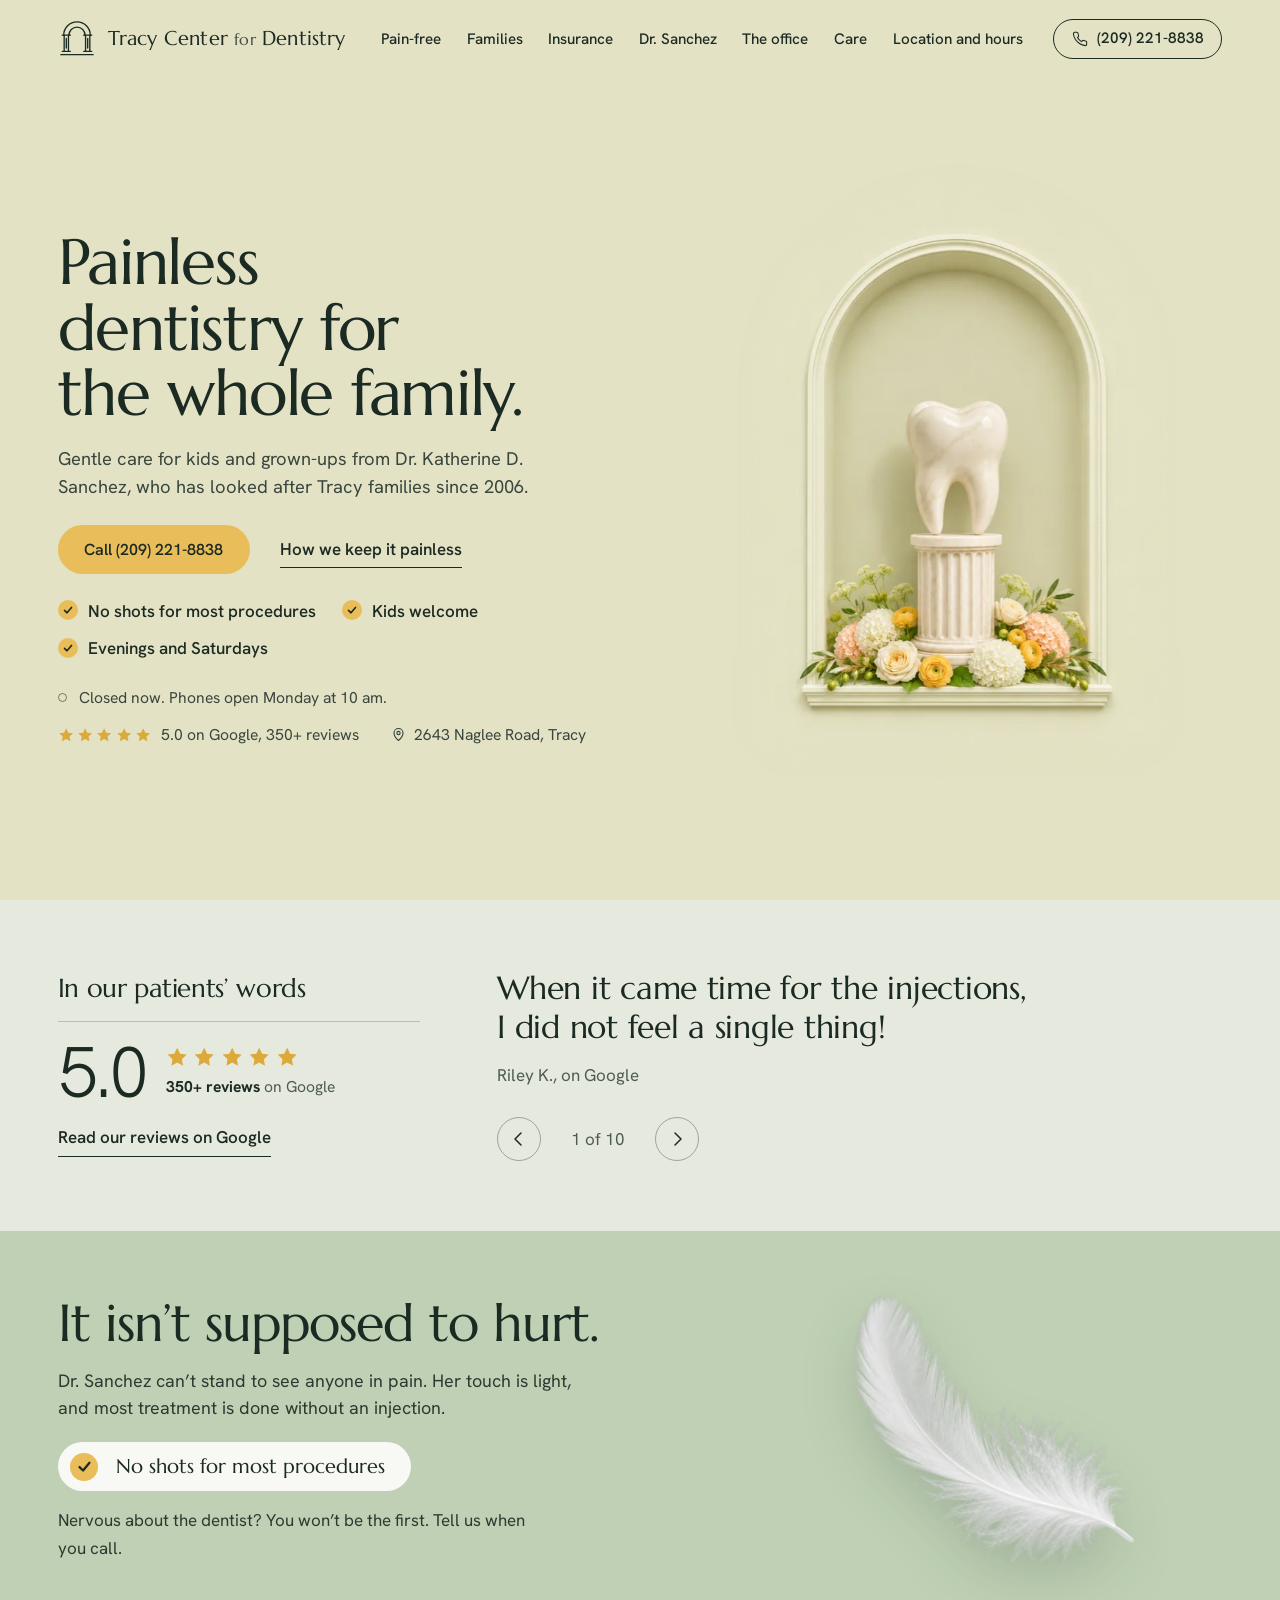
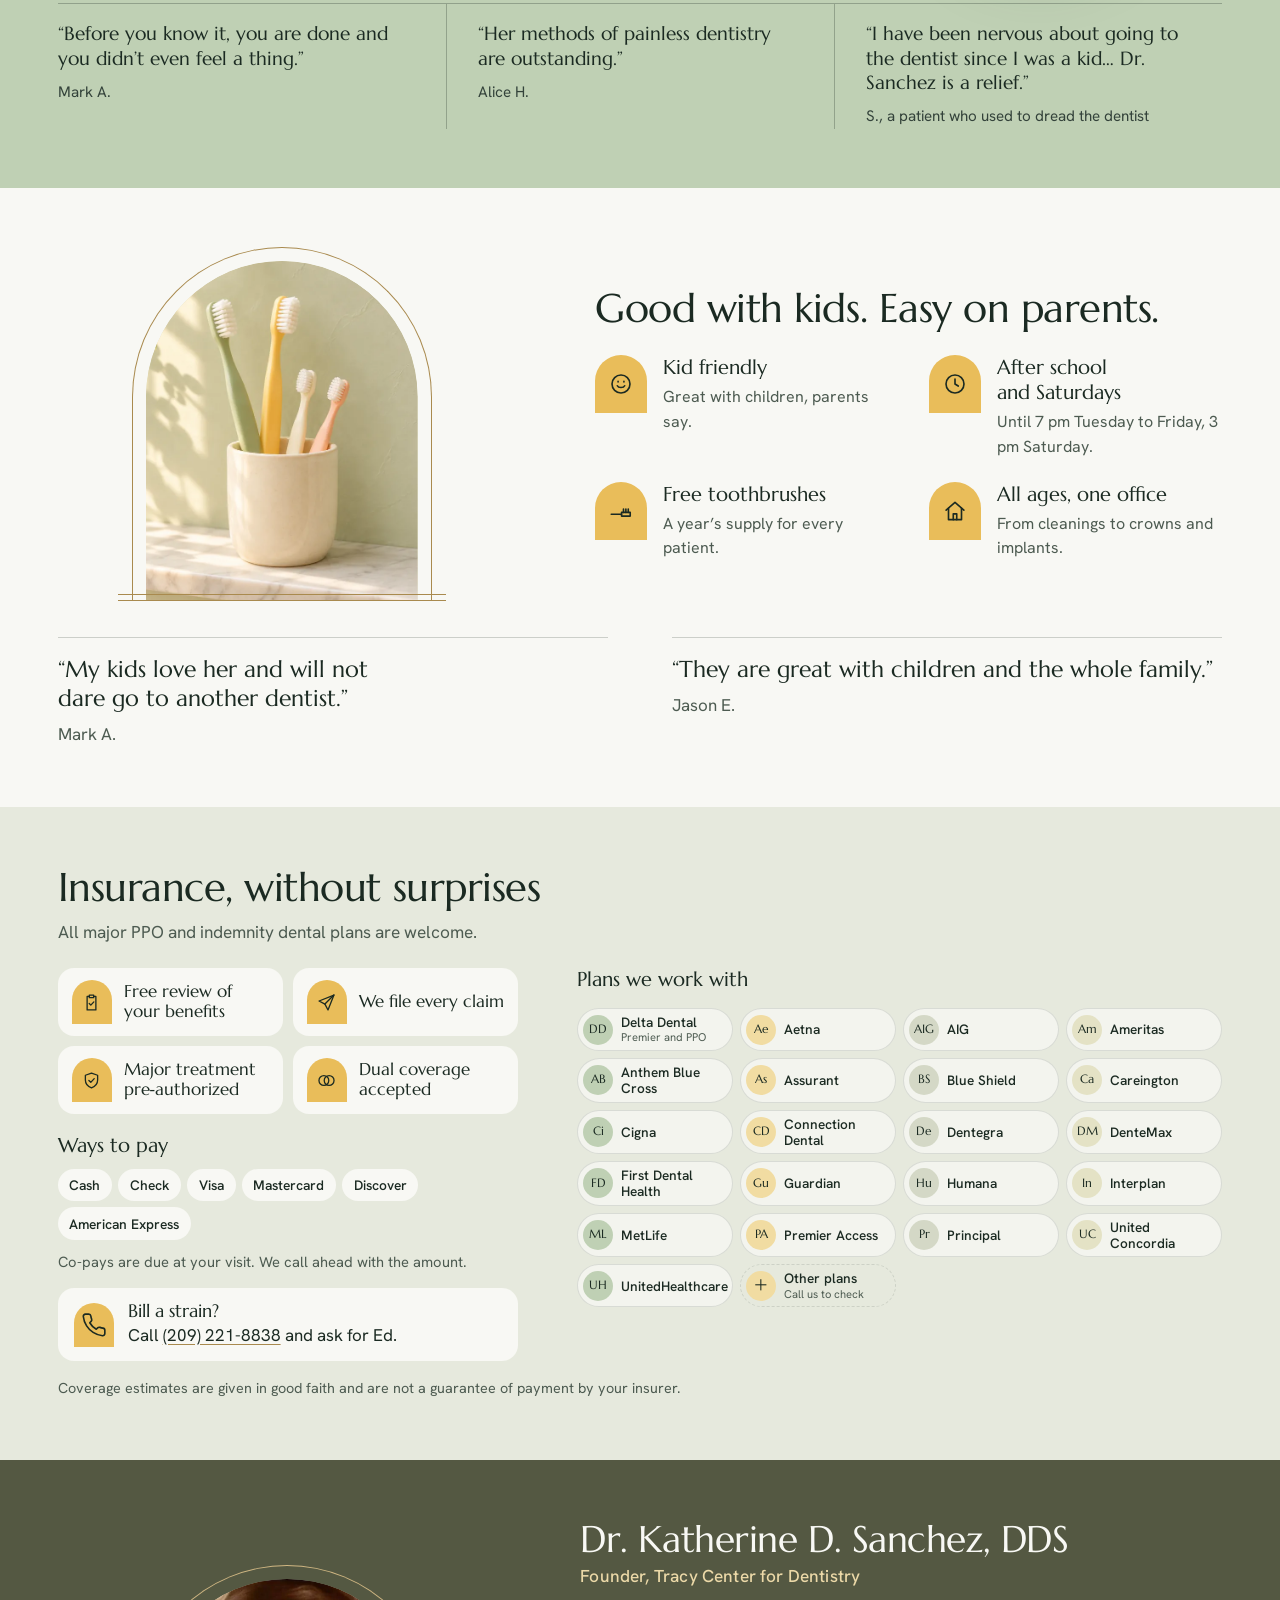
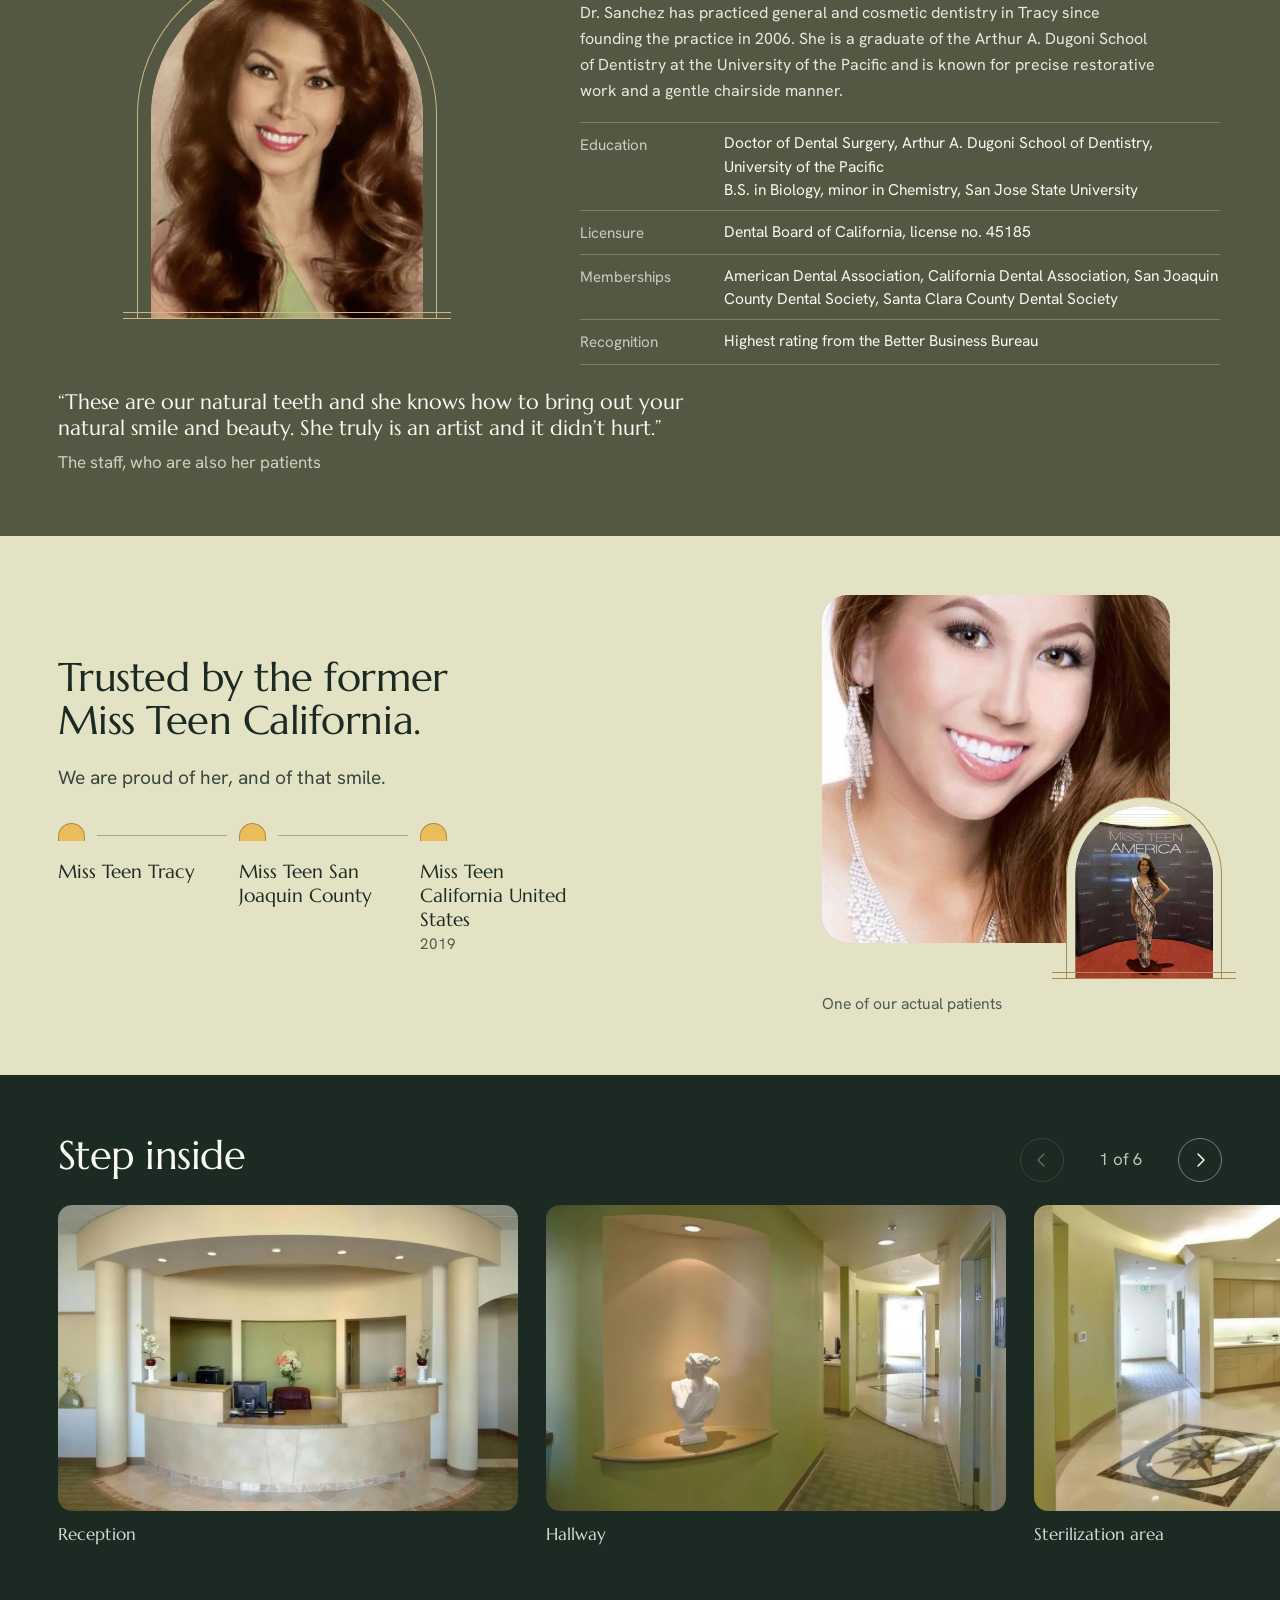
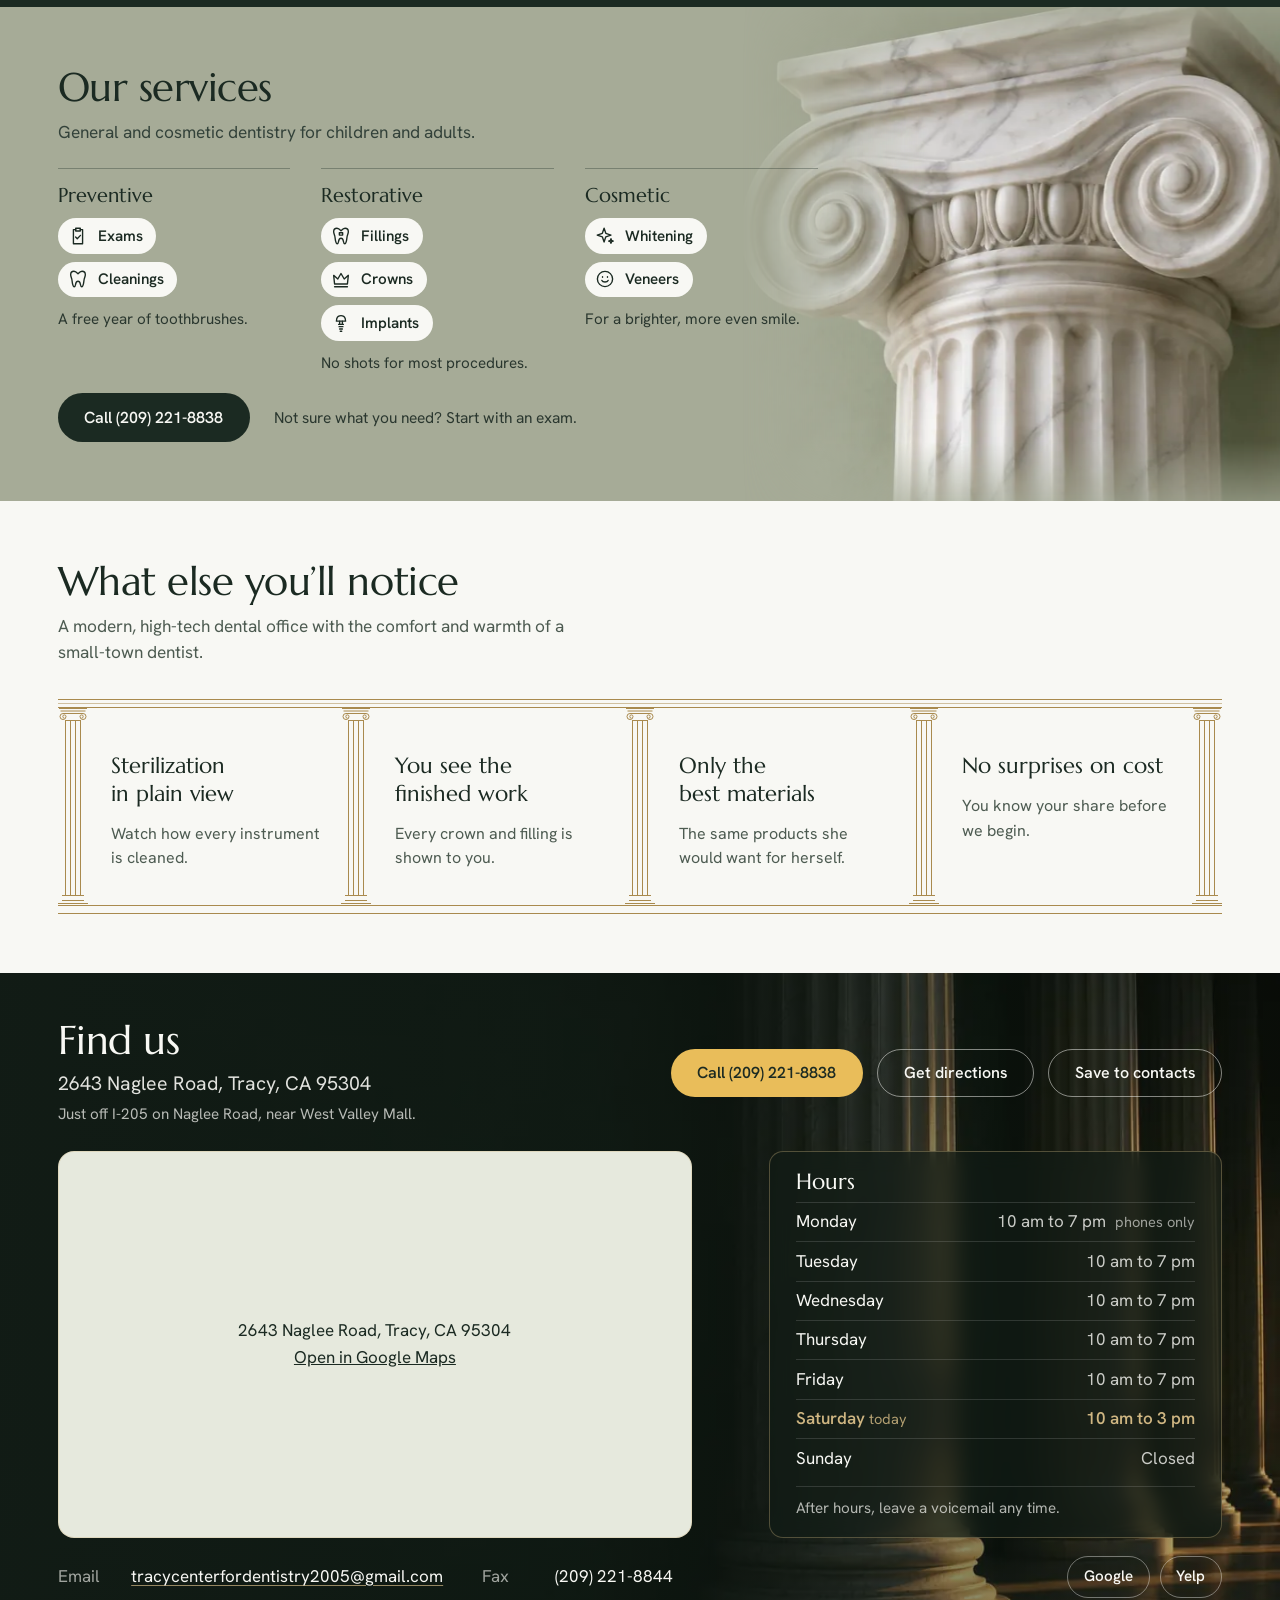
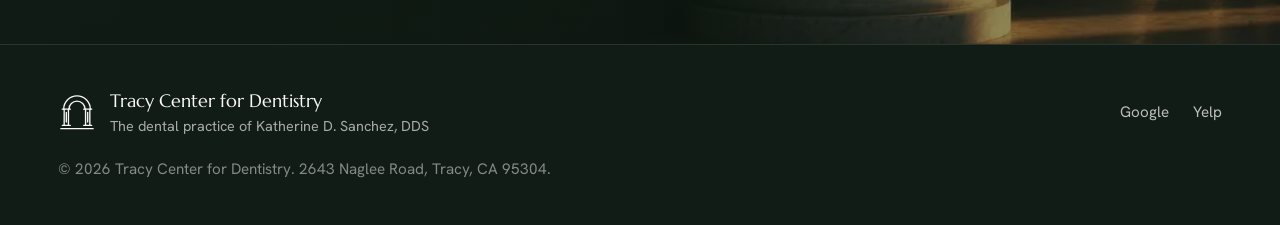
==== commit d51dc1ad: "Use ten Google review excerpts in the rotating quotes Read the full review lists on both Google list" ====
--- a/index.html
+++ b/index.html
@@ -226,36 +226,40 @@
               <figcaption>Riley K., on Google</figcaption>
             </figure>
             <figure class="quote">
-              <blockquote><p>She was upfront and honest. The staff was friendly and caring. The office was comfortable and clean. So glad I found her.</p></blockquote>
-              <figcaption>Rebecca P.</figcaption>
+              <blockquote><p>She was very gentle, I didn&rsquo;t feel a thing.</p></blockquote>
+              <figcaption>Jacob M., on Google</figcaption>
+            </figure>
+            <figure class="quote">
+              <blockquote><p>The whole office is very kid friendly, clean, and elegant.</p></blockquote>
+              <figcaption>May J., on Google</figcaption>
             </figure>
             <figure class="quote">
               <blockquote><p>There was no need for an injection and I didn&rsquo;t feel any pain.</p></blockquote>
               <figcaption>Dawn C., on Google</figcaption>
             </figure>
             <figure class="quote">
+              <blockquote><p>My whole family has been patients for 20yrs.</p></blockquote>
+              <figcaption>Kurt R., on Google</figcaption>
+            </figure>
+            <figure class="quote">
               <blockquote><p>No pain, the fillings look amazing, and I&rsquo;m able to eat right away.</p></blockquote>
               <figcaption>Jessica A., on Google</figcaption>
             </figure>
             <figure class="quote">
-              <blockquote><p>She always makes you feel like you&rsquo;re her only patient, you never wait, she is always on time.</p></blockquote>
-              <figcaption>Alice H.</figcaption>
+              <blockquote><p>The only dentist I trust.</p></blockquote>
+              <figcaption>Cristian G., on Google</figcaption>
             </figure>
             <figure class="quote">
               <blockquote><p>What they quoted was exactly what I paid&hellip;</p></blockquote>
               <figcaption>Jian S., on Google</figcaption>
             </figure>
             <figure class="quote">
-              <blockquote><p>Your work will always be painless and flawless here!</p></blockquote>
-              <figcaption>Diana K., on Google</figcaption>
-            </figure>
-            <figure class="quote">
-              <blockquote><p>She walked me through every step of my visit.</p></blockquote>
-              <figcaption>Nate, on Google</figcaption>
-            </figure>
-            <figure class="quote">
-              <blockquote><p>I was a nervous patient at first&hellip; even getting shots was virtually painless.</p></blockquote>
-              <figcaption>Christopher Q., on Google</figcaption>
+              <blockquote><p>She offers pain-free, compassionate care with the highest level of quality.</p></blockquote>
+              <figcaption>Donald V., on Google</figcaption>
+            </figure>
+            <figure class="quote">
+              <blockquote><p>Dr. Sanchez has been my family and I&rsquo;s dentist for more than 15 years.</p></blockquote>
+              <figcaption>Nathan I., on Google</figcaption>
             </figure>
           </div>
 
@@ -263,7 +267,7 @@
             <button class="round round--dark" type="button" data-quotes-prev aria-label="Previous review">
               <svg viewBox="0 0 20 20" aria-hidden="true"><path d="M12 4 6 10l6 6" fill="none" stroke="currentColor" stroke-width="1.5" stroke-linecap="round" stroke-linejoin="round"/></svg>
             </button>
-            <span class="quotes__count"><span data-quotes-current>1</span> of <span data-quotes-total>9</span></span>
+            <span class="quotes__count"><span data-quotes-current>1</span> of <span data-quotes-total>10</span></span>
             <button class="round round--dark" type="button" data-quotes-next aria-label="Next review">
               <svg viewBox="0 0 20 20" aria-hidden="true"><path d="m8 4 6 6-6 6" fill="none" stroke="currentColor" stroke-width="1.5" stroke-linecap="round" stroke-linejoin="round"/></svg>
             </button>
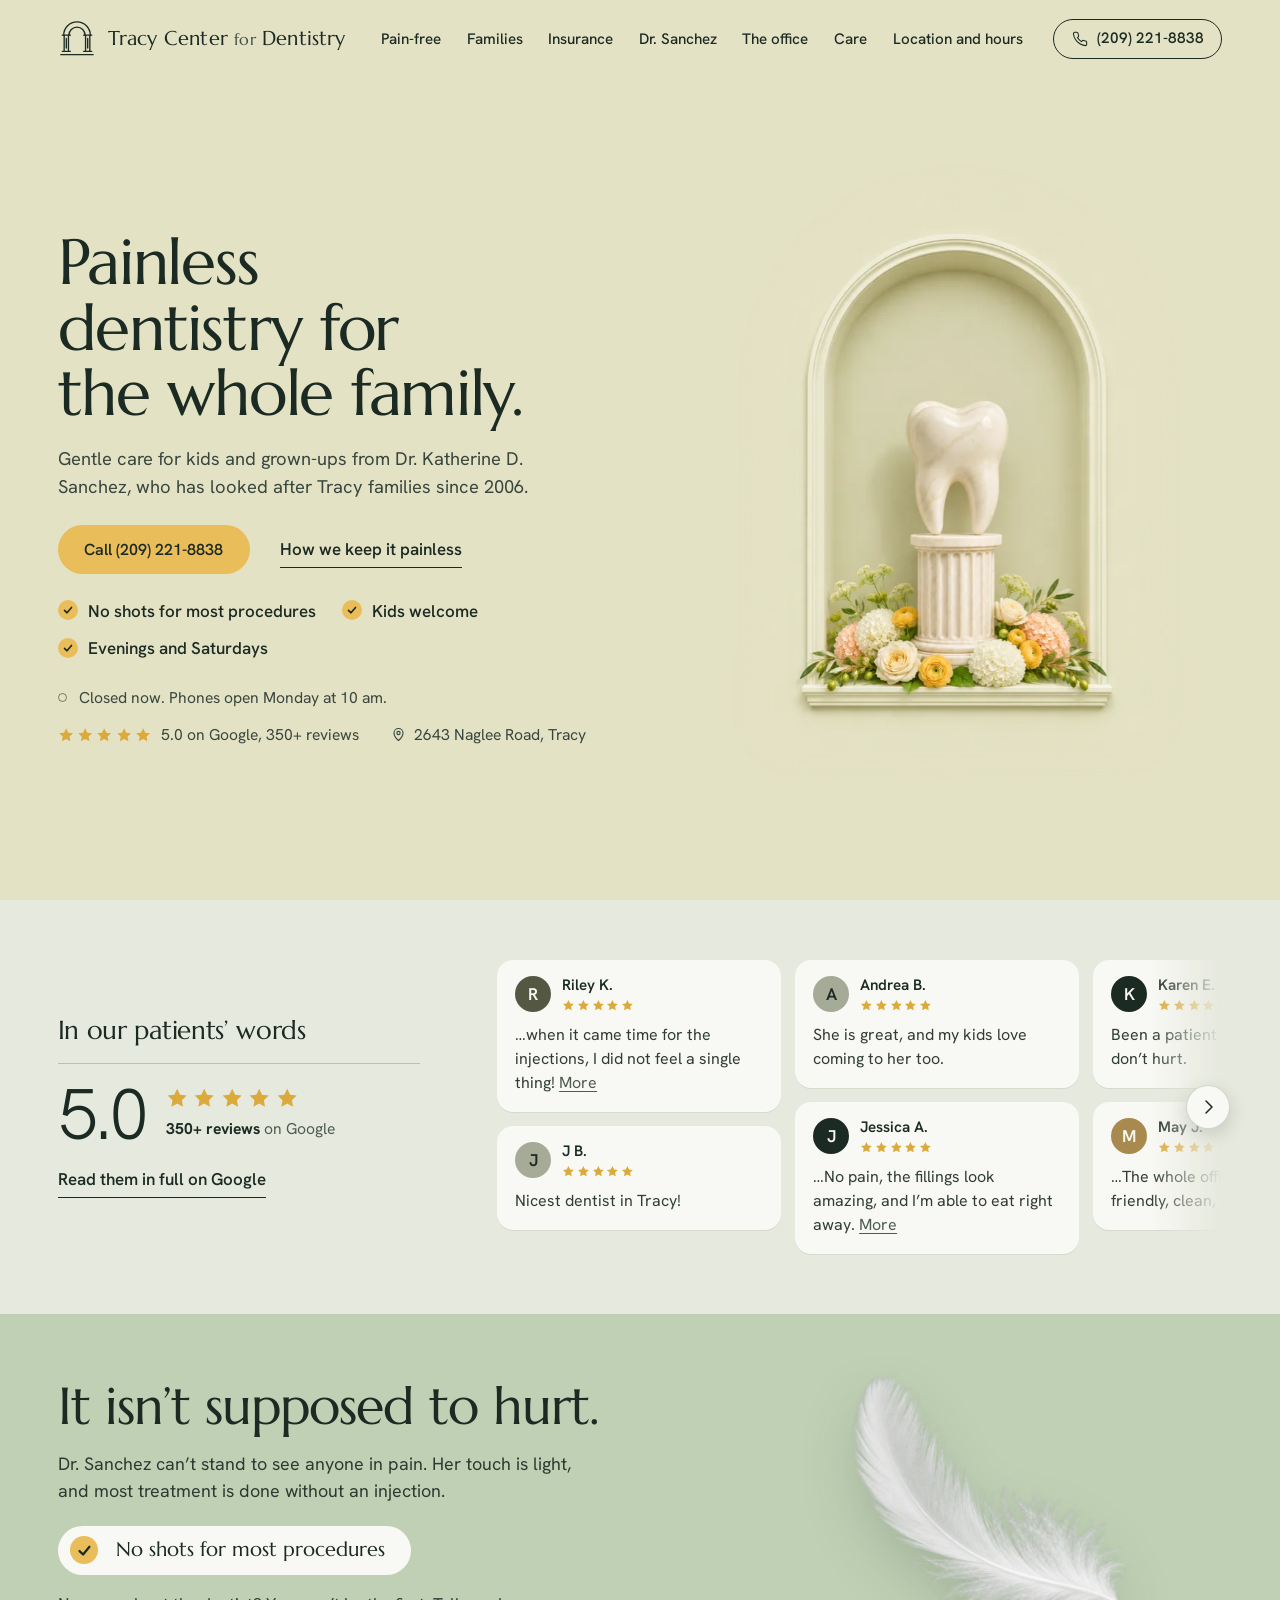
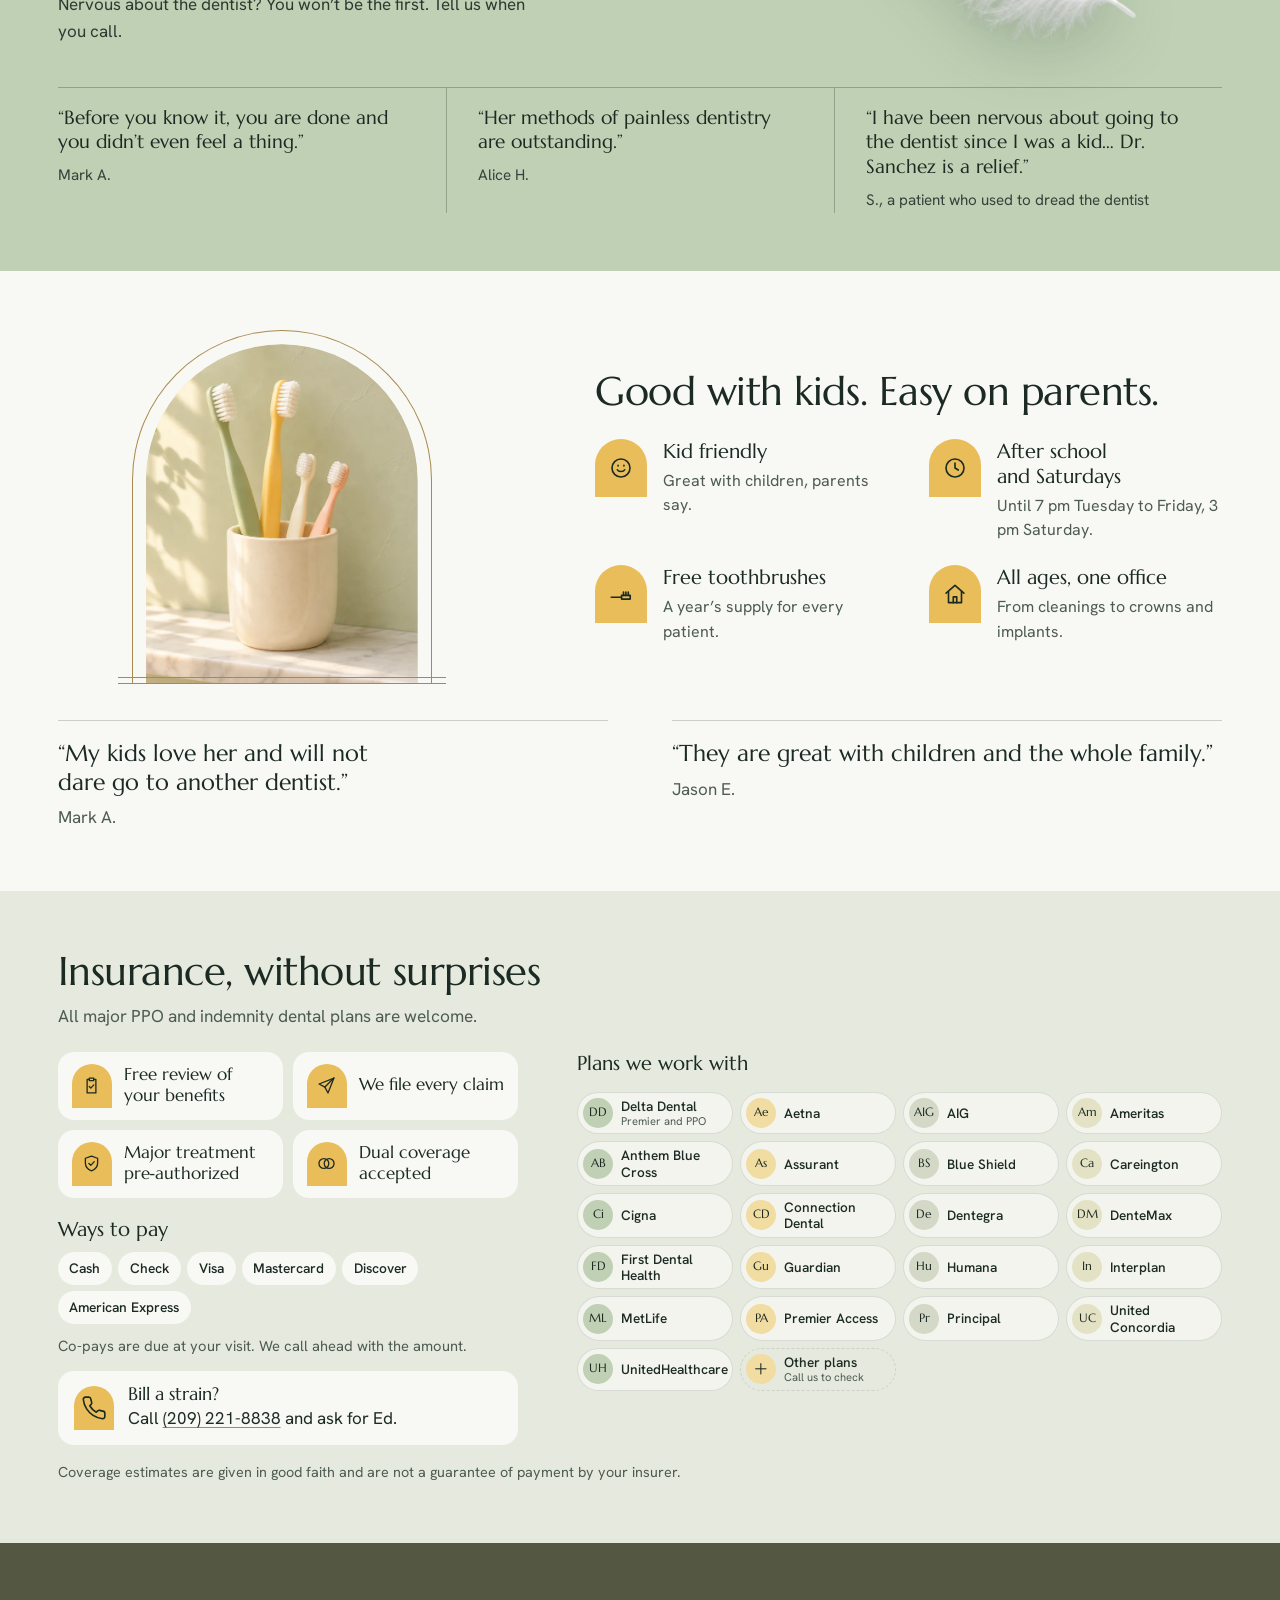
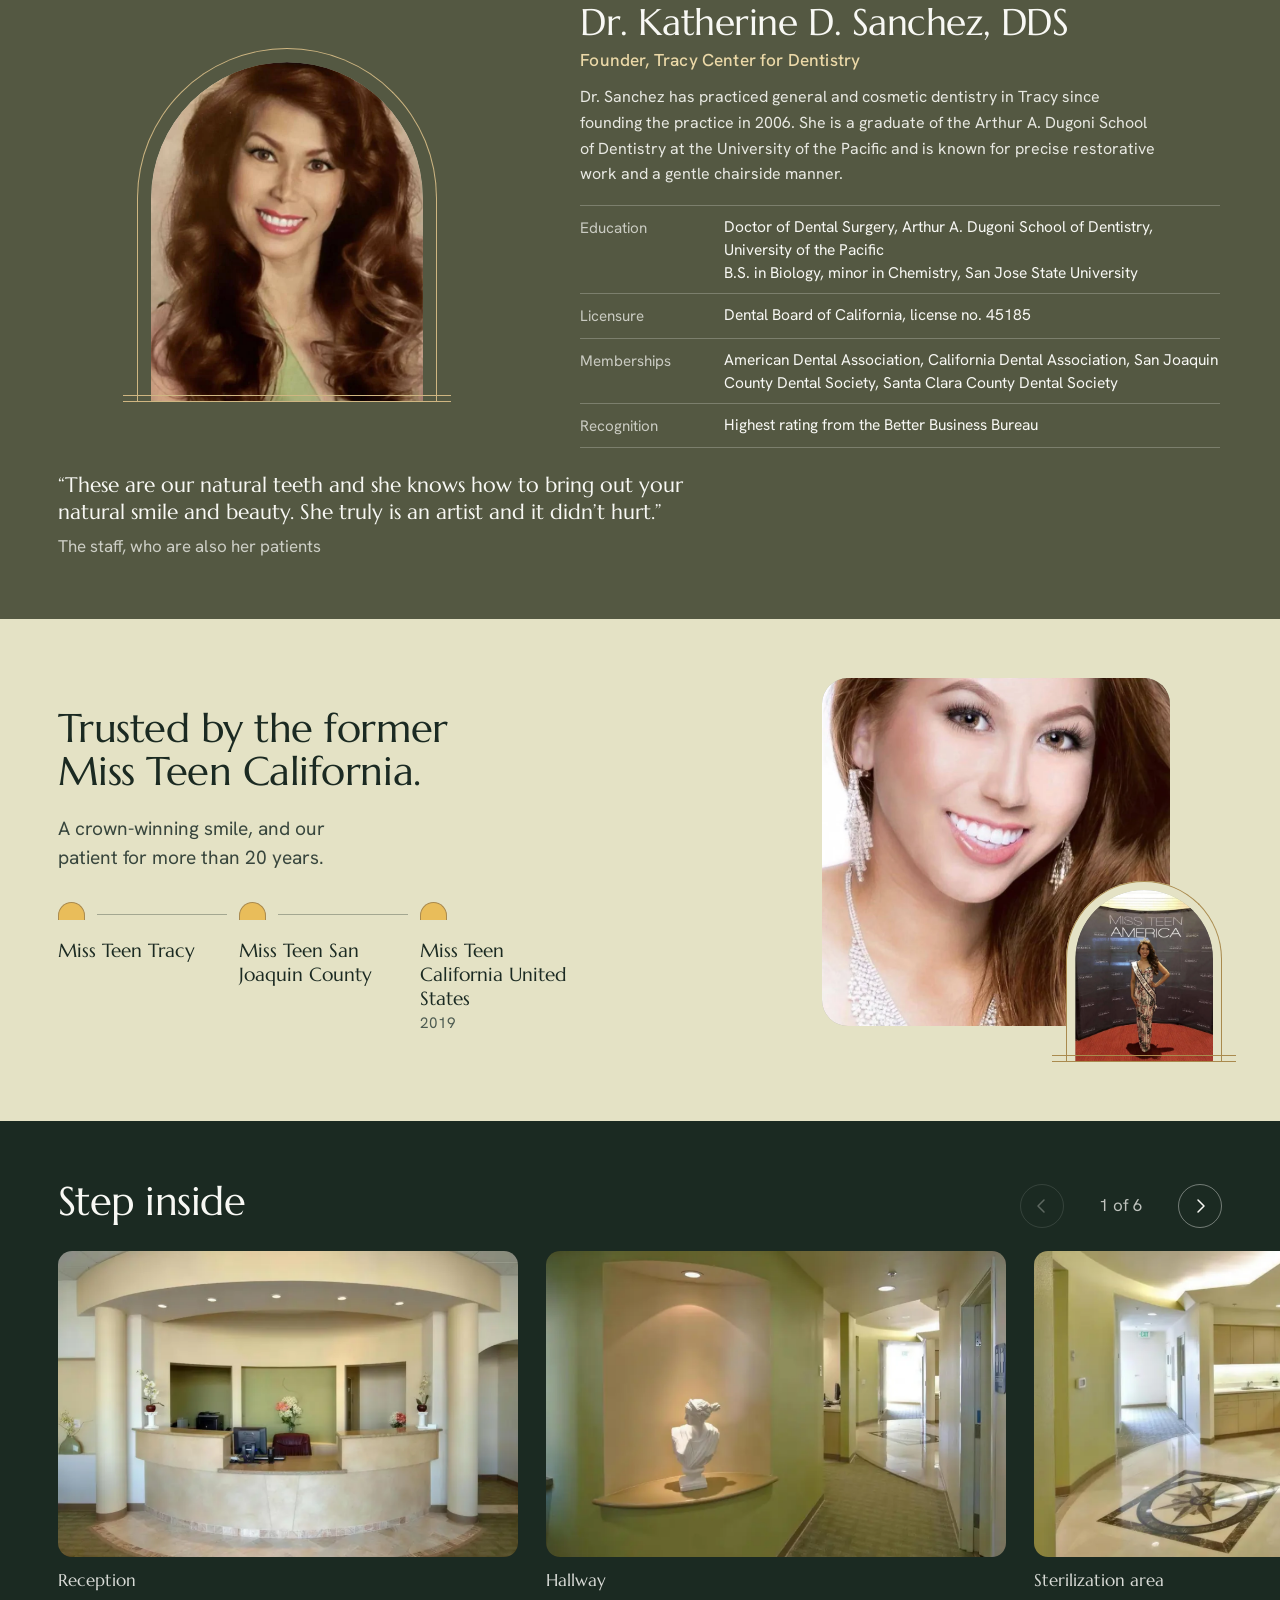
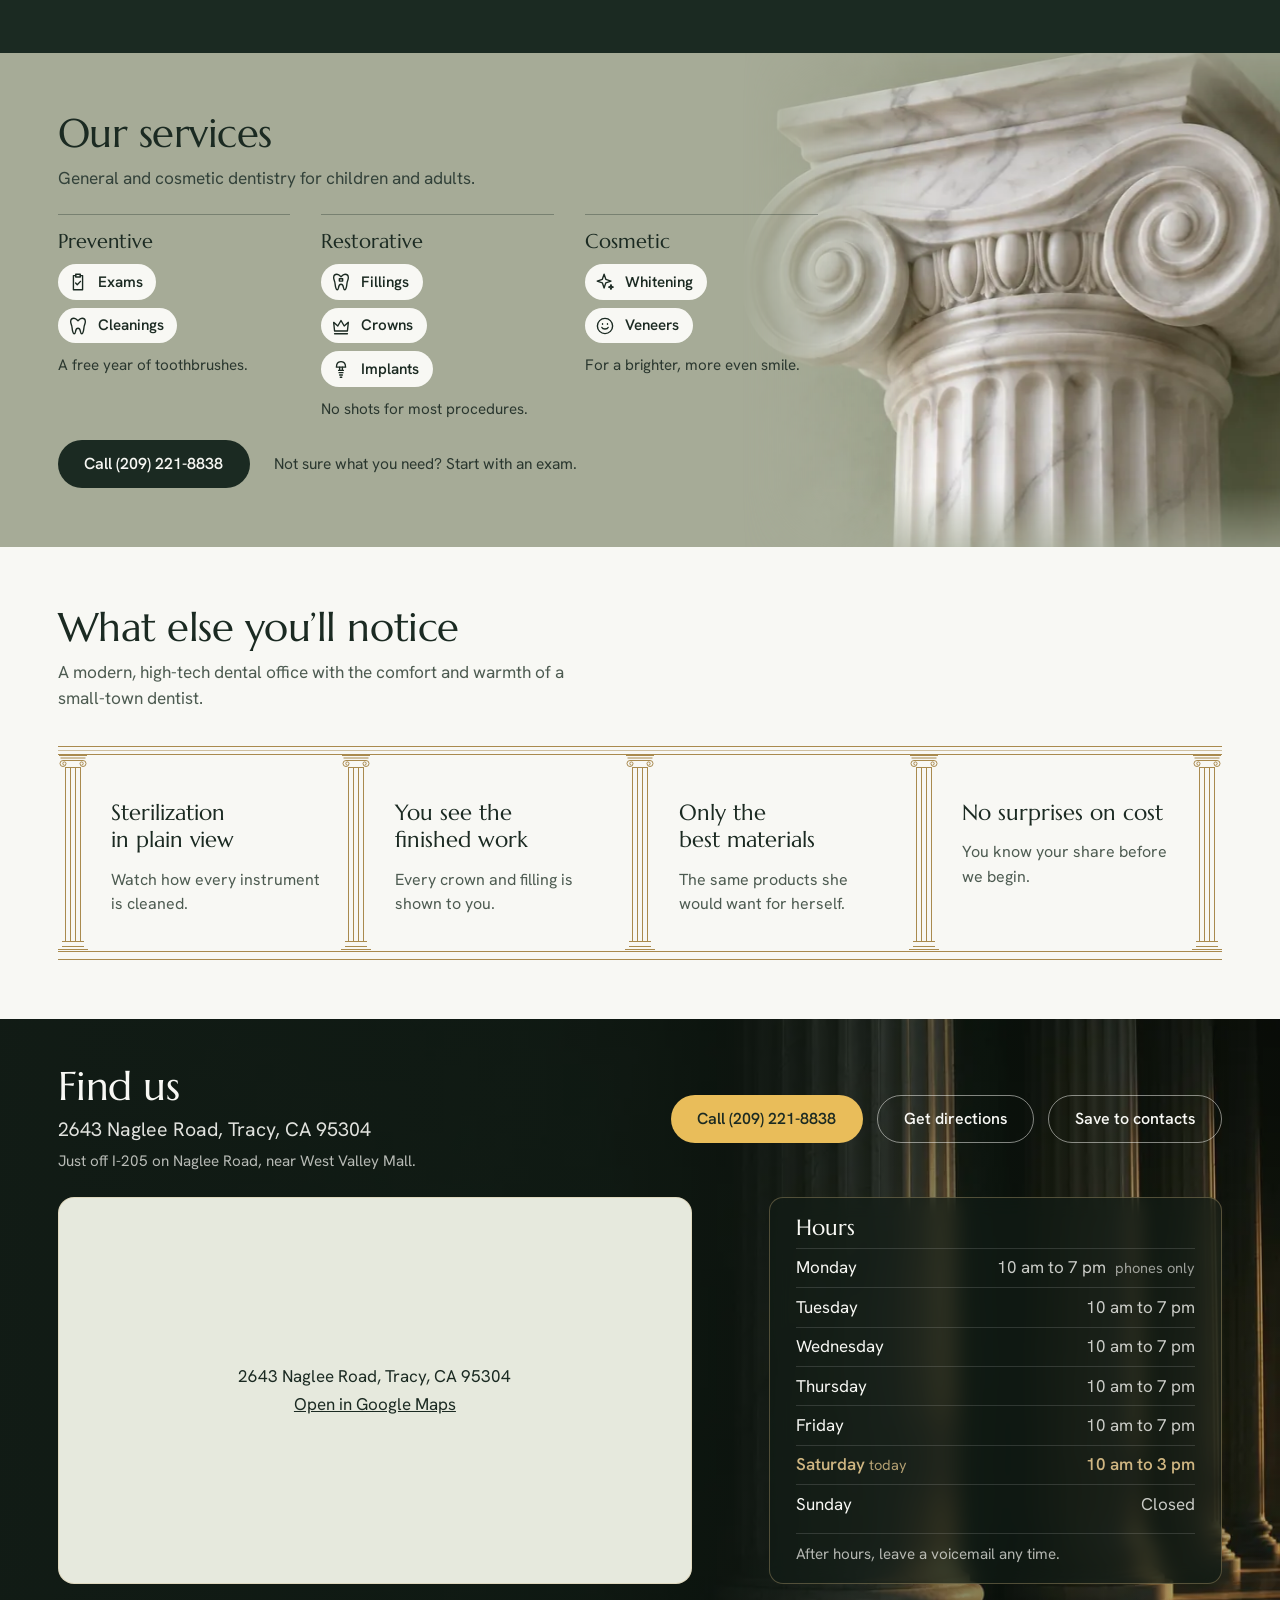
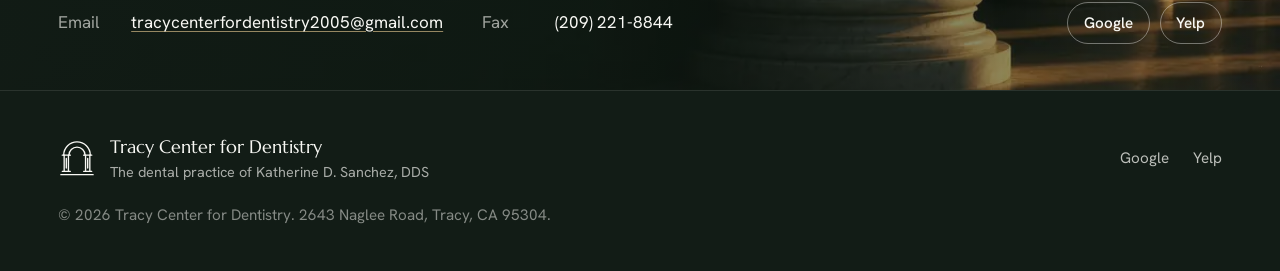
==== commit 66846c2d: "Show Google reviews as cards of mixed length, update spotlight copy Replace the rotating pull quote " ====
--- a/index.html
+++ b/index.html
@@ -215,60 +215,127 @@
             <p class="rating__score" aria-label="Rated 5.0 out of 5 on Google">5.0</p>
             <span class="stars" aria-hidden="true"><svg viewBox="0 0 20 20"><use href="#star"/></svg><svg viewBox="0 0 20 20"><use href="#star"/></svg><svg viewBox="0 0 20 20"><use href="#star"/></svg><svg viewBox="0 0 20 20"><use href="#star"/></svg><svg viewBox="0 0 20 20"><use href="#star"/></svg></span>
             <p class="rating__note"><strong>350+ reviews</strong> on Google</p>
-            <a class="link" href="https://www.google.com/maps?cid=6623985831701287111" target="_blank" rel="noopener">Read our reviews on Google</a>
+            <a class="link" href="https://www.google.com/maps?cid=6623985831701287111" target="_blank" rel="noopener">Read them in full on Google</a>
           </div>
         </div>
 
         <div class="voices__stage">
-          <div class="quotes" data-quotes>
-            <figure class="quote is-active">
-              <blockquote><p>When it came time for the injections, I did not feel a single thing!</p></blockquote>
-              <figcaption>Riley K., on Google</figcaption>
-            </figure>
-            <figure class="quote">
-              <blockquote><p>She was very gentle, I didn&rsquo;t feel a thing.</p></blockquote>
-              <figcaption>Jacob M., on Google</figcaption>
-            </figure>
-            <figure class="quote">
-              <blockquote><p>The whole office is very kid friendly, clean, and elegant.</p></blockquote>
-              <figcaption>May J., on Google</figcaption>
-            </figure>
-            <figure class="quote">
-              <blockquote><p>There was no need for an injection and I didn&rsquo;t feel any pain.</p></blockquote>
-              <figcaption>Dawn C., on Google</figcaption>
-            </figure>
-            <figure class="quote">
-              <blockquote><p>My whole family has been patients for 20yrs.</p></blockquote>
-              <figcaption>Kurt R., on Google</figcaption>
-            </figure>
-            <figure class="quote">
-              <blockquote><p>No pain, the fillings look amazing, and I&rsquo;m able to eat right away.</p></blockquote>
-              <figcaption>Jessica A., on Google</figcaption>
-            </figure>
-            <figure class="quote">
-              <blockquote><p>The only dentist I trust.</p></blockquote>
-              <figcaption>Cristian G., on Google</figcaption>
-            </figure>
-            <figure class="quote">
-              <blockquote><p>What they quoted was exactly what I paid&hellip;</p></blockquote>
-              <figcaption>Jian S., on Google</figcaption>
-            </figure>
-            <figure class="quote">
-              <blockquote><p>She offers pain-free, compassionate care with the highest level of quality.</p></blockquote>
-              <figcaption>Donald V., on Google</figcaption>
-            </figure>
-            <figure class="quote">
-              <blockquote><p>Dr. Sanchez has been my family and I&rsquo;s dentist for more than 15 years.</p></blockquote>
-              <figcaption>Nathan I., on Google</figcaption>
-            </figure>
-          </div>
-
-          <div class="quotes__nav" data-quotes-nav hidden>
-            <button class="round round--dark" type="button" data-quotes-prev aria-label="Previous review">
+          <div class="reviews" data-reviews data-reveal="reviews" tabindex="0" role="region" aria-label="Reviews from Google. Scroll sideways for more.">
+            <div class="reviews__col">
+              <figure class="review">
+                <figcaption class="review__who">
+                  <span class="review__avatar review__avatar--a" aria-hidden="true">R</span>
+                  <span class="review__name">Riley K.</span>
+                  <span class="stars" role="img" aria-label="5 out of 5 stars"><svg viewBox="0 0 20 20" aria-hidden="true"><use href="#star"/></svg><svg viewBox="0 0 20 20" aria-hidden="true"><use href="#star"/></svg><svg viewBox="0 0 20 20" aria-hidden="true"><use href="#star"/></svg><svg viewBox="0 0 20 20" aria-hidden="true"><use href="#star"/></svg><svg viewBox="0 0 20 20" aria-hidden="true"><use href="#star"/></svg></span>
+                </figcaption>
+                <blockquote><p>&hellip;when it came time for the injections, I did not feel a single thing! <a class="review__more" href="https://www.google.com/maps?cid=6623985831701287111" target="_blank" rel="noopener" aria-label="Read the full review by Riley K. on Google">More</a></p></blockquote>
+              </figure>
+              <figure class="review">
+                <figcaption class="review__who">
+                  <span class="review__avatar review__avatar--d" aria-hidden="true">J</span>
+                  <span class="review__name">J B.</span>
+                  <span class="stars" role="img" aria-label="5 out of 5 stars"><svg viewBox="0 0 20 20" aria-hidden="true"><use href="#star"/></svg><svg viewBox="0 0 20 20" aria-hidden="true"><use href="#star"/></svg><svg viewBox="0 0 20 20" aria-hidden="true"><use href="#star"/></svg><svg viewBox="0 0 20 20" aria-hidden="true"><use href="#star"/></svg><svg viewBox="0 0 20 20" aria-hidden="true"><use href="#star"/></svg></span>
+                </figcaption>
+                <blockquote><p>Nicest dentist in Tracy!</p></blockquote>
+              </figure>
+            </div>
+            <div class="reviews__col">
+              <figure class="review">
+                <figcaption class="review__who">
+                  <span class="review__avatar review__avatar--d" aria-hidden="true">A</span>
+                  <span class="review__name">Andrea B.</span>
+                  <span class="stars" role="img" aria-label="5 out of 5 stars"><svg viewBox="0 0 20 20" aria-hidden="true"><use href="#star"/></svg><svg viewBox="0 0 20 20" aria-hidden="true"><use href="#star"/></svg><svg viewBox="0 0 20 20" aria-hidden="true"><use href="#star"/></svg><svg viewBox="0 0 20 20" aria-hidden="true"><use href="#star"/></svg><svg viewBox="0 0 20 20" aria-hidden="true"><use href="#star"/></svg></span>
+                </figcaption>
+                <blockquote><p>She is great, and my kids love coming to her too.</p></blockquote>
+              </figure>
+              <figure class="review">
+                <figcaption class="review__who">
+                  <span class="review__avatar review__avatar--c" aria-hidden="true">J</span>
+                  <span class="review__name">Jessica A.</span>
+                  <span class="stars" role="img" aria-label="5 out of 5 stars"><svg viewBox="0 0 20 20" aria-hidden="true"><use href="#star"/></svg><svg viewBox="0 0 20 20" aria-hidden="true"><use href="#star"/></svg><svg viewBox="0 0 20 20" aria-hidden="true"><use href="#star"/></svg><svg viewBox="0 0 20 20" aria-hidden="true"><use href="#star"/></svg><svg viewBox="0 0 20 20" aria-hidden="true"><use href="#star"/></svg></span>
+                </figcaption>
+                <blockquote><p>&hellip;No pain, the fillings look amazing, and I&rsquo;m able to eat right away. <a class="review__more" href="https://www.google.com/maps?cid=6623985831701287111" target="_blank" rel="noopener" aria-label="Read the full review by Jessica A. on Google">More</a></p></blockquote>
+              </figure>
+            </div>
+            <div class="reviews__col">
+              <figure class="review">
+                <figcaption class="review__who">
+                  <span class="review__avatar review__avatar--c" aria-hidden="true">K</span>
+                  <span class="review__name">Karen E.</span>
+                  <span class="stars" role="img" aria-label="5 out of 5 stars"><svg viewBox="0 0 20 20" aria-hidden="true"><use href="#star"/></svg><svg viewBox="0 0 20 20" aria-hidden="true"><use href="#star"/></svg><svg viewBox="0 0 20 20" aria-hidden="true"><use href="#star"/></svg><svg viewBox="0 0 20 20" aria-hidden="true"><use href="#star"/></svg><svg viewBox="0 0 20 20" aria-hidden="true"><use href="#star"/></svg></span>
+                </figcaption>
+                <blockquote><p>Been a patient since 2006. Shots don&rsquo;t hurt.</p></blockquote>
+              </figure>
+              <figure class="review">
+                <figcaption class="review__who">
+                  <span class="review__avatar review__avatar--b" aria-hidden="true">M</span>
+                  <span class="review__name">May J.</span>
+                  <span class="stars" role="img" aria-label="5 out of 5 stars"><svg viewBox="0 0 20 20" aria-hidden="true"><use href="#star"/></svg><svg viewBox="0 0 20 20" aria-hidden="true"><use href="#star"/></svg><svg viewBox="0 0 20 20" aria-hidden="true"><use href="#star"/></svg><svg viewBox="0 0 20 20" aria-hidden="true"><use href="#star"/></svg><svg viewBox="0 0 20 20" aria-hidden="true"><use href="#star"/></svg></span>
+                </figcaption>
+                <blockquote><p>&hellip;The whole office is very kid friendly, clean, and elegant. <a class="review__more" href="https://www.google.com/maps?cid=6623985831701287111" target="_blank" rel="noopener" aria-label="Read the full review by May J. on Google">More</a></p></blockquote>
+              </figure>
+            </div>
+            <div class="reviews__col">
+              <figure class="review">
+                <figcaption class="review__who">
+                  <span class="review__avatar review__avatar--b" aria-hidden="true">D</span>
+                  <span class="review__name">Dawn C.</span>
+                  <span class="stars" role="img" aria-label="5 out of 5 stars"><svg viewBox="0 0 20 20" aria-hidden="true"><use href="#star"/></svg><svg viewBox="0 0 20 20" aria-hidden="true"><use href="#star"/></svg><svg viewBox="0 0 20 20" aria-hidden="true"><use href="#star"/></svg><svg viewBox="0 0 20 20" aria-hidden="true"><use href="#star"/></svg><svg viewBox="0 0 20 20" aria-hidden="true"><use href="#star"/></svg></span>
+                </figcaption>
+                <blockquote><p>&hellip;there was no need for an injection and I didn&rsquo;t feel any pain&hellip; <a class="review__more" href="https://www.google.com/maps?cid=6623985831701287111" target="_blank" rel="noopener" aria-label="Read the full review by Dawn C. on Google">More</a></p></blockquote>
+              </figure>
+              <figure class="review">
+                <figcaption class="review__who">
+                  <span class="review__avatar review__avatar--a" aria-hidden="true">J</span>
+                  <span class="review__name">Joseph B.</span>
+                  <span class="stars" role="img" aria-label="5 out of 5 stars"><svg viewBox="0 0 20 20" aria-hidden="true"><use href="#star"/></svg><svg viewBox="0 0 20 20" aria-hidden="true"><use href="#star"/></svg><svg viewBox="0 0 20 20" aria-hidden="true"><use href="#star"/></svg><svg viewBox="0 0 20 20" aria-hidden="true"><use href="#star"/></svg><svg viewBox="0 0 20 20" aria-hidden="true"><use href="#star"/></svg></span>
+                </figcaption>
+                <blockquote><p>Go here. Been a patient since 2006. Best dentist in town</p></blockquote>
+              </figure>
+            </div>
+            <div class="reviews__col">
+              <figure class="review">
+                <figcaption class="review__who">
+                  <span class="review__avatar review__avatar--a" aria-hidden="true">C</span>
+                  <span class="review__name">Colby O.</span>
+                  <span class="stars" role="img" aria-label="5 out of 5 stars"><svg viewBox="0 0 20 20" aria-hidden="true"><use href="#star"/></svg><svg viewBox="0 0 20 20" aria-hidden="true"><use href="#star"/></svg><svg viewBox="0 0 20 20" aria-hidden="true"><use href="#star"/></svg><svg viewBox="0 0 20 20" aria-hidden="true"><use href="#star"/></svg><svg viewBox="0 0 20 20" aria-hidden="true"><use href="#star"/></svg></span>
+                </figcaption>
+                <blockquote><p>Have been going for most of my life and never a bad experience!</p></blockquote>
+              </figure>
+              <figure class="review">
+                <figcaption class="review__who">
+                  <span class="review__avatar review__avatar--d" aria-hidden="true">J</span>
+                  <span class="review__name">Jacob M.</span>
+                  <span class="stars" role="img" aria-label="5 out of 5 stars"><svg viewBox="0 0 20 20" aria-hidden="true"><use href="#star"/></svg><svg viewBox="0 0 20 20" aria-hidden="true"><use href="#star"/></svg><svg viewBox="0 0 20 20" aria-hidden="true"><use href="#star"/></svg><svg viewBox="0 0 20 20" aria-hidden="true"><use href="#star"/></svg><svg viewBox="0 0 20 20" aria-hidden="true"><use href="#star"/></svg></span>
+                </figcaption>
+                <blockquote><p>&hellip;She was very gentle, I didn&rsquo;t feel a thing. <a class="review__more" href="https://www.google.com/maps?cid=6623985831701287111" target="_blank" rel="noopener" aria-label="Read the full review by Jacob M. on Google">More</a></p></blockquote>
+              </figure>
+            </div>
+            <div class="reviews__col">
+              <figure class="review">
+                <figcaption class="review__who">
+                  <span class="review__avatar review__avatar--d" aria-hidden="true">K</span>
+                  <span class="review__name">Kurt R.</span>
+                  <span class="stars" role="img" aria-label="5 out of 5 stars"><svg viewBox="0 0 20 20" aria-hidden="true"><use href="#star"/></svg><svg viewBox="0 0 20 20" aria-hidden="true"><use href="#star"/></svg><svg viewBox="0 0 20 20" aria-hidden="true"><use href="#star"/></svg><svg viewBox="0 0 20 20" aria-hidden="true"><use href="#star"/></svg><svg viewBox="0 0 20 20" aria-hidden="true"><use href="#star"/></svg></span>
+                </figcaption>
+                <blockquote><p>&hellip;My whole family has been patients for 20yrs. <a class="review__more" href="https://www.google.com/maps?cid=6623985831701287111" target="_blank" rel="noopener" aria-label="Read the full review by Kurt R. on Google">More</a></p></blockquote>
+              </figure>
+              <figure class="review">
+                <figcaption class="review__who">
+                  <span class="review__avatar review__avatar--c" aria-hidden="true">K</span>
+                  <span class="review__name">Kevin R.</span>
+                  <span class="stars" role="img" aria-label="5 out of 5 stars"><svg viewBox="0 0 20 20" aria-hidden="true"><use href="#star"/></svg><svg viewBox="0 0 20 20" aria-hidden="true"><use href="#star"/></svg><svg viewBox="0 0 20 20" aria-hidden="true"><use href="#star"/></svg><svg viewBox="0 0 20 20" aria-hidden="true"><use href="#star"/></svg><svg viewBox="0 0 20 20" aria-hidden="true"><use href="#star"/></svg></span>
+                </figcaption>
+                <blockquote><p>Good experience got a filling done and I did not feel the needle!</p></blockquote>
+              </figure>
+            </div>
+          </div>
+
+          <div class="reviews__nav" data-reviews-nav hidden>
+            <button class="round round--dark" type="button" data-reviews-prev aria-label="Earlier reviews">
               <svg viewBox="0 0 20 20" aria-hidden="true"><path d="M12 4 6 10l6 6" fill="none" stroke="currentColor" stroke-width="1.5" stroke-linecap="round" stroke-linejoin="round"/></svg>
             </button>
-            <span class="quotes__count"><span data-quotes-current>1</span> of <span data-quotes-total>10</span></span>
-            <button class="round round--dark" type="button" data-quotes-next aria-label="Next review">
+            <button class="round round--dark" type="button" data-reviews-next aria-label="More reviews">
               <svg viewBox="0 0 20 20" aria-hidden="true"><path d="m8 4 6 6-6 6" fill="none" stroke="currentColor" stroke-width="1.5" stroke-linecap="round" stroke-linejoin="round"/></svg>
             </button>
           </div>
@@ -479,7 +546,7 @@
       <div class="wrap crown__grid">
         <div class="crown__copy">
           <h2>Trusted by the former Miss&nbsp;Teen&nbsp;California.</h2>
-          <p class="crown__lede">We are proud of her, and of that smile.</p>
+          <p class="crown__lede">A crown-winning smile, and our patient for more than 20&nbsp;years.</p>
 
           <ol class="titles" data-reveal="titles">
             <li>Miss Teen Tracy</li>
@@ -499,7 +566,6 @@
               </div>
             </div>
           </div>
-          <figcaption>One of our actual patients</figcaption>
         </figure>
       </div>
     </section>
--- a/assets/css/site.css
+++ b/assets/css/site.css
@@ -709,25 +709,6 @@
   align-items: start;
 }
 .voices__grid h2 { font-size: clamp(1.7rem, 2.6vw, 2.3rem); line-height: 1.15; }
-.quotes { display: grid; }
-.quote { margin: 0; }
-.quote + .quote { margin-top: 2.5rem; }
-.quote blockquote { margin: 0; }
-.quote p {
-  margin: 0;
-  font-family: var(--display);
-  font-size: clamp(1.6rem, 3.3vw, 2.9rem);
-  line-height: 1.2;
-  letter-spacing: -0.008em;
-  text-wrap: balance;
-}
-.quote figcaption { margin-top: 1.5rem; color: var(--muted); }
-
-.js .quote { grid-area: 1 / 1; margin-top: 0; opacity: 0; visibility: hidden; transform: translateY(12px); transition: opacity 0.6s var(--ease), transform 0.6s var(--ease), visibility 0s 0.6s; }
-.js .quote.is-active { opacity: 1; visibility: visible; transform: none; transition: opacity 0.9s var(--ease) 0.25s, transform 0.9s var(--ease) 0.25s, visibility 0s; }
-.quotes__nav { display: flex; align-items: center; gap: 18px; margin-top: clamp(32px, 4vw, 56px); }
-.quotes__nav[hidden] { display: none; }
-.quotes__count { min-width: 4.6em; text-align: center; font-variant-numeric: tabular-nums; color: var(--muted); }
 
 /* Insurance */
 .cover { padding-block: var(--section); background: var(--celadon); }
@@ -1137,6 +1118,7 @@
   font-size: 1.2rem;
   line-height: 1.5;
   color: #38463d;
+  text-wrap: balance;
 }
 .titles {
   display: grid;
@@ -1199,7 +1181,6 @@
   background: var(--wall);
 }
 .crown__photos .archway--stage .arch img { object-position: 50% 34%; }
-.crown__photos figcaption { margin-top: 16px; color: var(--muted); font-size: 0.98rem; }
 
 @media (max-width: 900px) {
   .crown__grid { grid-template-columns: minmax(0, 1fr); }
@@ -1433,12 +1414,108 @@
 .rating__note { grid-column: 2; align-self: start; max-width: none; margin: 6px 0 0; font-size: 0.98rem; }
 .rating__note strong { font-weight: 700; color: var(--cypress); }
 .rating .link { grid-column: 1 / -1; justify-self: start; margin-top: 14px; }
-.voices .quote p { font-size: clamp(1.4rem, 2.5vw, 2.15rem); }
-.voices .quote figcaption { margin-top: 1rem; }
-.voices .quotes__nav { margin-top: clamp(18px, 2.2vw, 28px); }
-.voices .round { width: 44px; height: 44px; }
+
+/* Review cards: a sideways shelf, two to a column, each as long as the review */
+.voices__stage { min-width: 0; }
+.reviews {
+  display: flex;
+  align-items: flex-start;
+  gap: 14px;
+  overflow-x: auto;
+  overscroll-behavior-x: contain;
+  scroll-snap-type: x proximity;
+  scrollbar-width: none;
+  padding: 4px 2px;
+  -webkit-mask-image: linear-gradient(to right, #000 calc(100% - 72px), transparent);
+  mask-image: linear-gradient(to right, #000 calc(100% - 72px), transparent);
+}
+.reviews::-webkit-scrollbar { display: none; }
+.reviews.is-end { -webkit-mask-image: none; mask-image: none; }
+.reviews.is-dragging { scroll-snap-type: none; cursor: grabbing; }
+.reviews.is-dragging a { pointer-events: none; }
+.reviews__col {
+  flex: 0 0 min(78vw, 284px);
+  display: flex;
+  flex-direction: column;
+  gap: 14px;
+  scroll-snap-align: start;
+}
+.review {
+  margin: 0;
+  padding: 16px 18px 17px;
+  border-radius: 16px;
+  background: var(--marble);
+  box-shadow: 0 1px 0 rgba(27, 42, 34, 0.08);
+}
+.review__who {
+  display: grid;
+  grid-template-columns: auto minmax(0, 1fr);
+  align-items: center;
+  column-gap: 11px;
+}
+.review__avatar {
+  grid-row: span 2;
+  display: grid;
+  place-items: center;
+  width: 36px;
+  height: 36px;
+  border-radius: 50%;
+  font-weight: 600;
+  line-height: 1;
+  color: var(--marble);
+  background: var(--olive);
+}
+.review__avatar--b { background: var(--brass); }
+.review__avatar--c { background: var(--cypress); }
+.review__avatar--d { background: var(--sage); color: var(--cypress); }
+.review__name { font-weight: 600; font-size: 0.95rem; line-height: 1.25; }
+.review .stars { font-size: 0.8rem; gap: 2px; margin-top: 3px; }
+.review blockquote { margin: 11px 0 0; }
+.review p { margin: 0; font-size: 1rem; line-height: 1.5; color: #2f3d35; }
+.review__more { color: var(--muted); text-underline-offset: 3px; white-space: nowrap; }
+.review__more:hover { color: var(--cypress); }
+.voices__stage { position: relative; }
+.reviews__nav {
+  position: absolute;
+  inset: 0;
+  display: flex;
+  align-items: center;
+  justify-content: space-between;
+  pointer-events: none;
+}
+.reviews__nav[hidden] { display: none; }
+.reviews__nav .round {
+  width: 44px;
+  height: 44px;
+  pointer-events: auto;
+  border-color: rgba(27, 42, 34, 0.16);
+  background: var(--marble);
+  box-shadow: 0 6px 18px rgba(27, 42, 34, 0.16);
+}
+.reviews__nav .round:hover { background: var(--cypress); }
+.reviews__nav .round[disabled] { opacity: 0; }
+.reviews__nav [data-reviews-prev] { margin-left: -22px; }
+.reviews__nav [data-reviews-next] { margin-right: -8px; }
+@media (hover: none) {
+  .reviews__nav { display: none; }
+}
+@media (max-width: 640px) {
+  .reviews { -webkit-mask-image: linear-gradient(to right, #000 calc(100% - 36px), transparent); mask-image: linear-gradient(to right, #000 calc(100% - 36px), transparent); }
+  .reviews.is-end { -webkit-mask-image: none; mask-image: none; }
+  .reviews__col { flex-basis: min(74vw, 284px); }
+}
+.js [data-reveal="reviews"] .reviews__col { opacity: 0; transform: translateY(16px); }
+.js [data-reveal="reviews"].is-in .reviews__col {
+  opacity: 1;
+  transform: none;
+  transition: opacity 0.7s var(--ease), transform 0.7s var(--ease);
+}
+.js [data-reveal="reviews"].is-in .reviews__col:nth-child(2) { transition-delay: 0.1s; }
+.js [data-reveal="reviews"].is-in .reviews__col:nth-child(3) { transition-delay: 0.2s; }
+.js [data-reveal="reviews"].is-in .reviews__col:nth-child(4) { transition-delay: 0.3s; }
 @media (prefers-reduced-motion: reduce) {
   .js [data-reveal="plans"] li { opacity: 1 !important; transform: none !important; }
+  .js [data-reveal="reviews"] .reviews__col { opacity: 1 !important; transform: none !important; }
 }
 
 /* Responsive */
@@ -1517,6 +1594,7 @@
 /* Laptop-height screens (13-inch MacBook Air and similar).
    Spacing and sizes tighten so each section fits in one screen below the header. */
 @media (min-width: 1000px) and (max-height: 900px) {
+  .voices { padding-block: 56px; }
   :root { --section: clamp(52px, 4.6vw, 70px); }
   html { scroll-padding-top: 66px; }
   h2 { font-size: clamp(2rem, 3.1vw, 2.8rem); }
@@ -1594,7 +1672,6 @@
 
   /* Miss Teen California */
   .crown__photos { max-width: 400px; }
-  .crown__photos figcaption { margin-top: 12px; }
   .titles { margin-top: 30px; }
 
   /* Office tour: controls move up beside the heading */
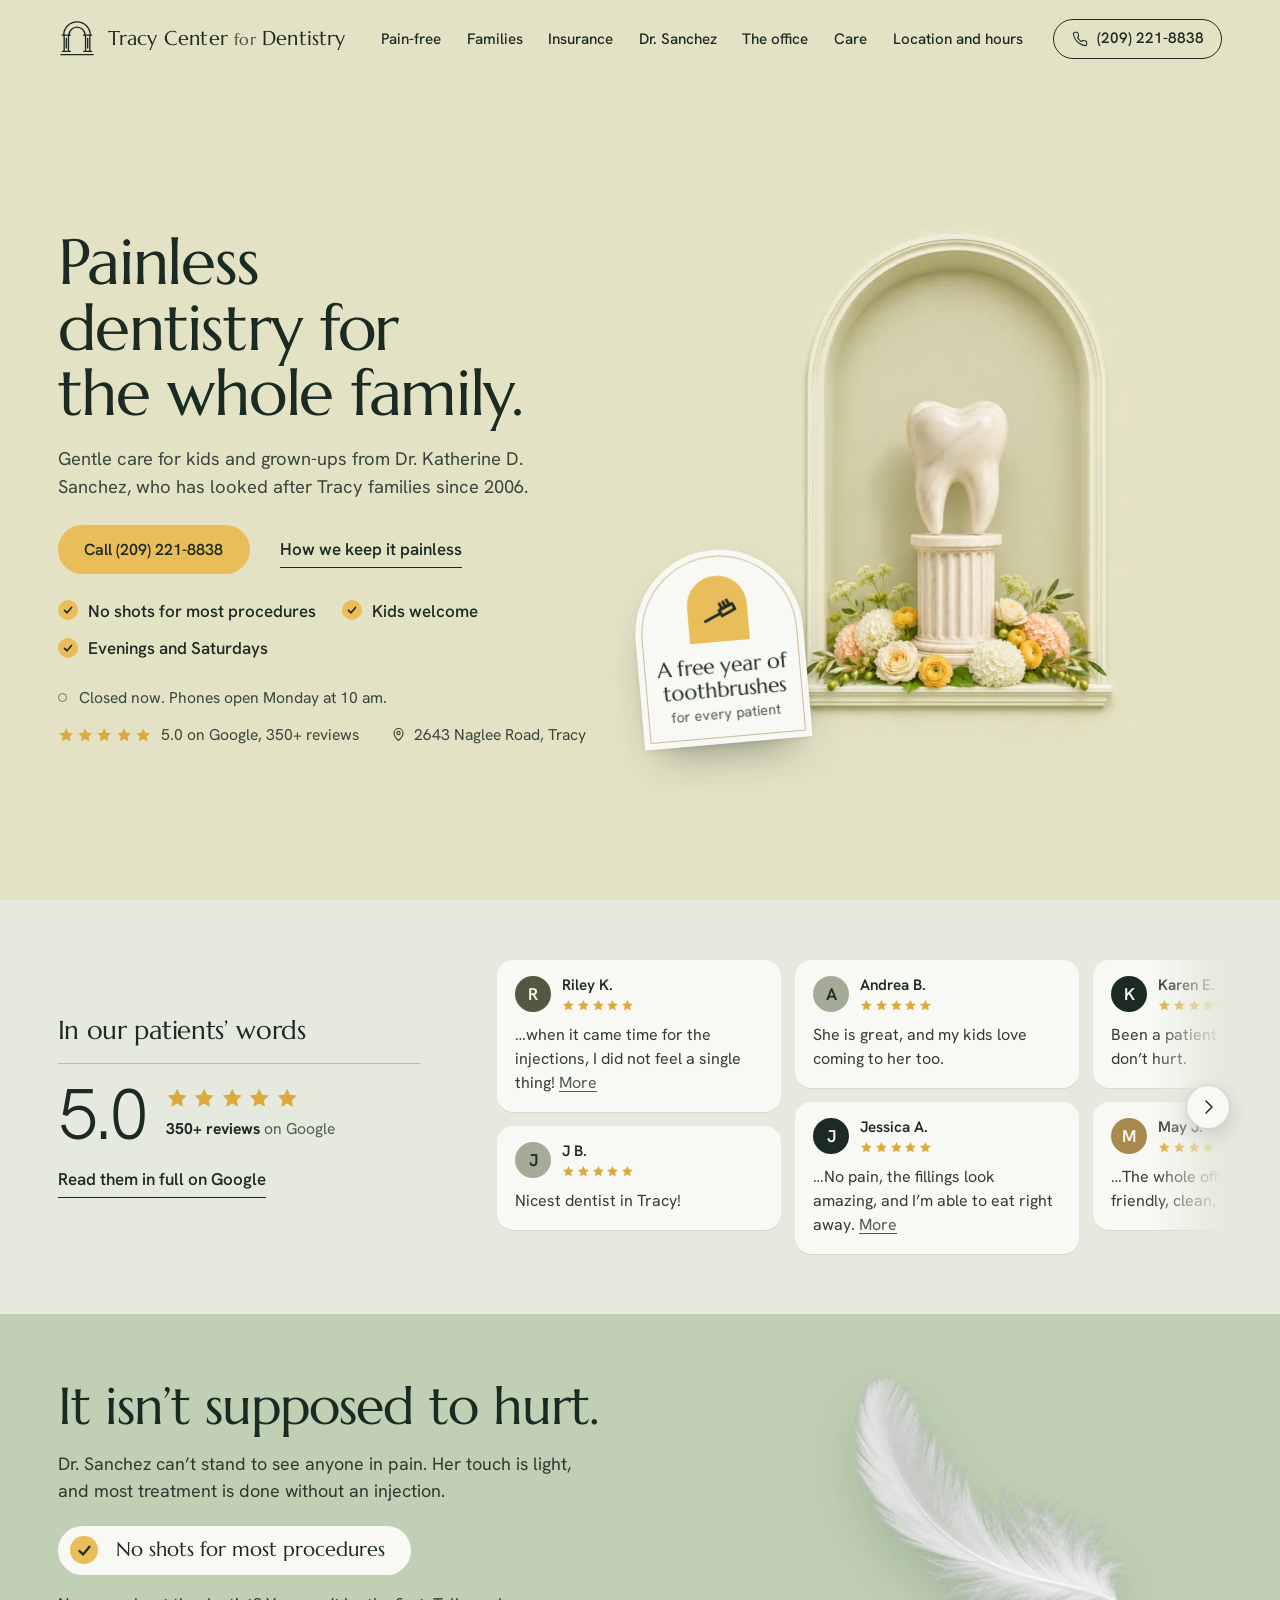
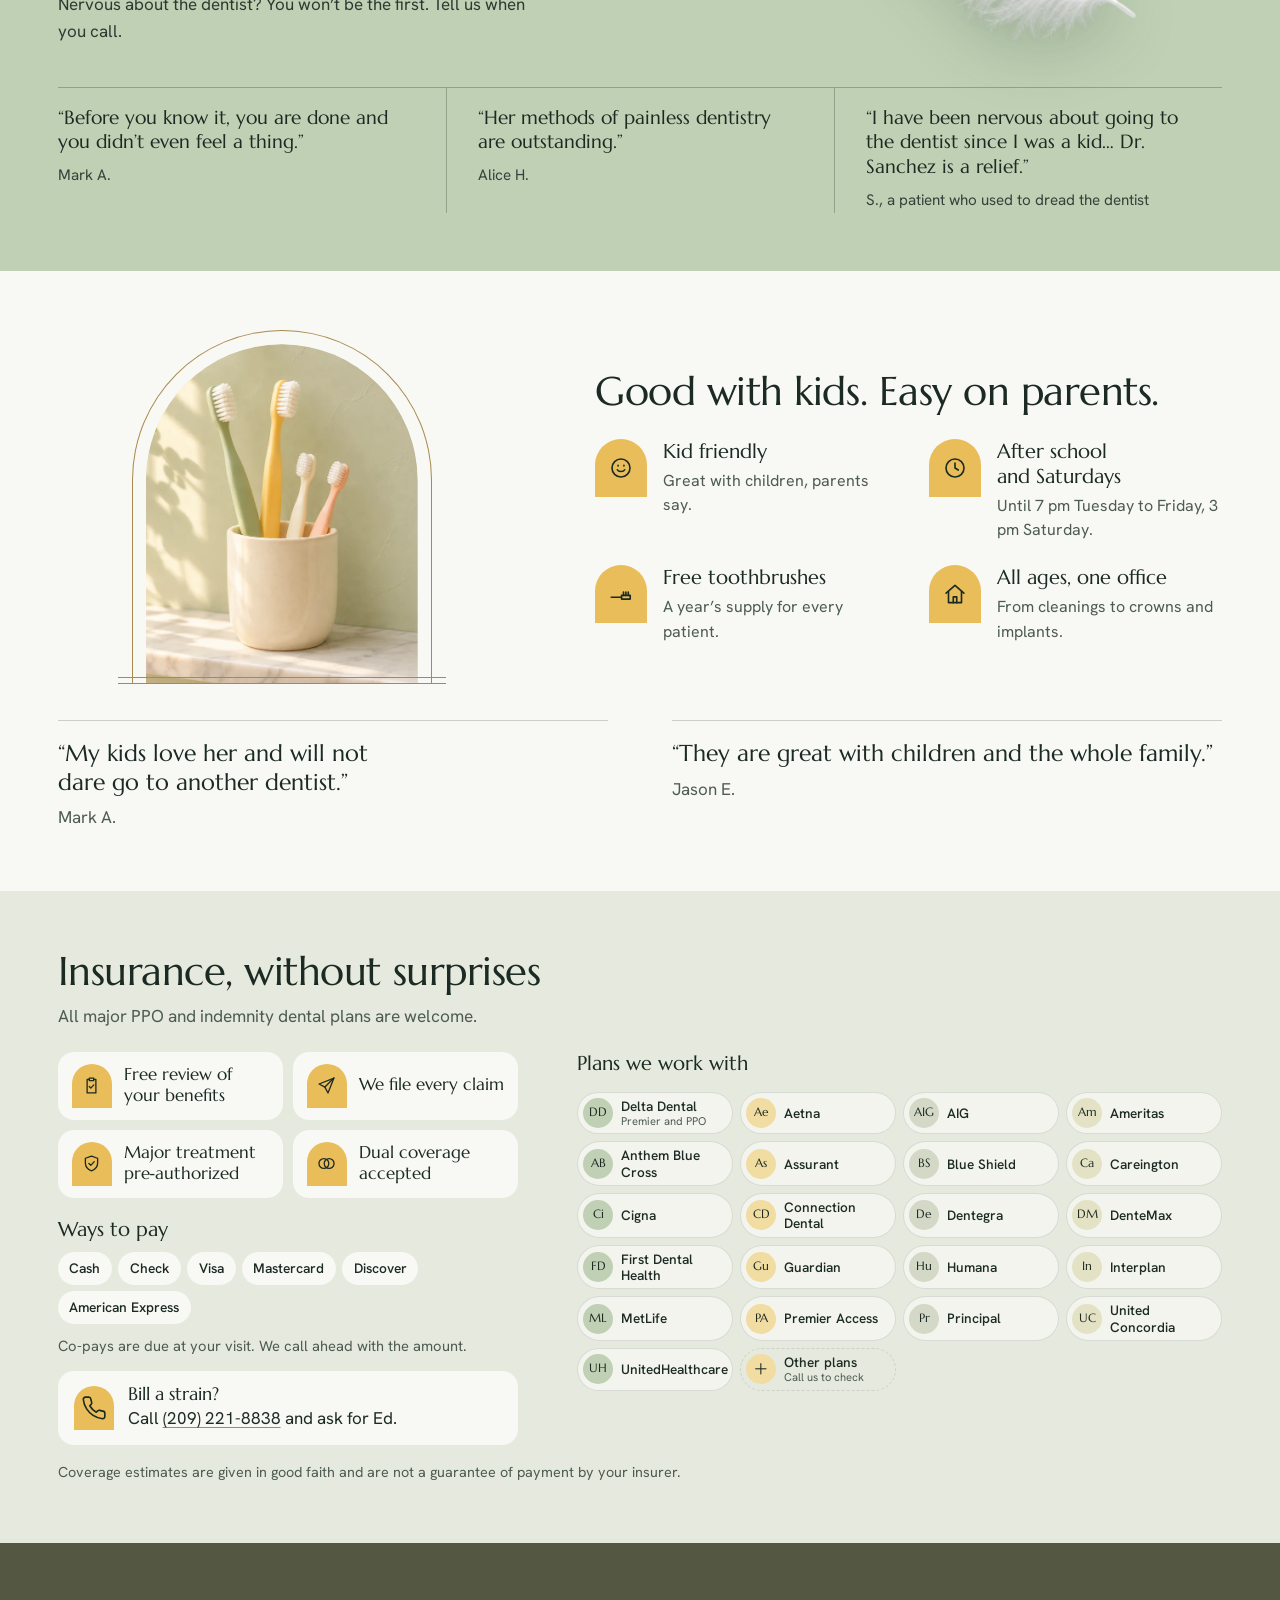
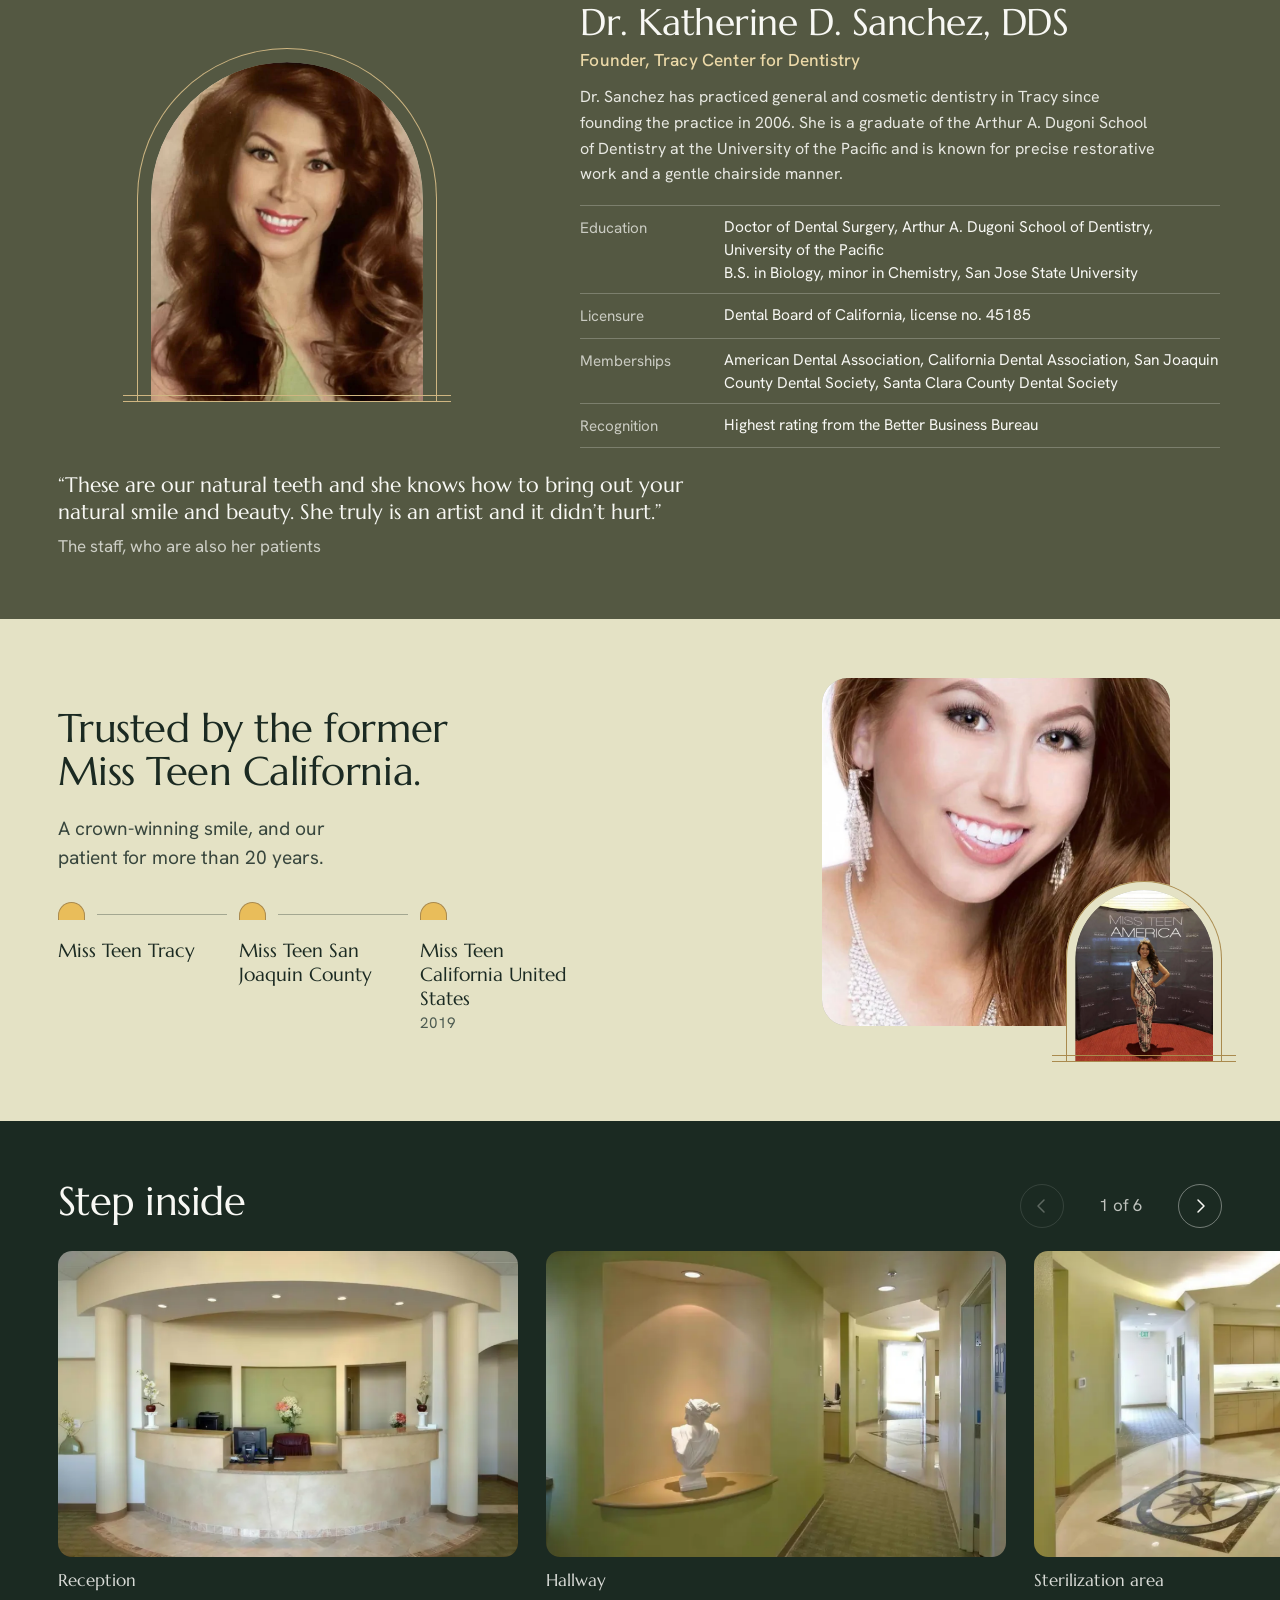
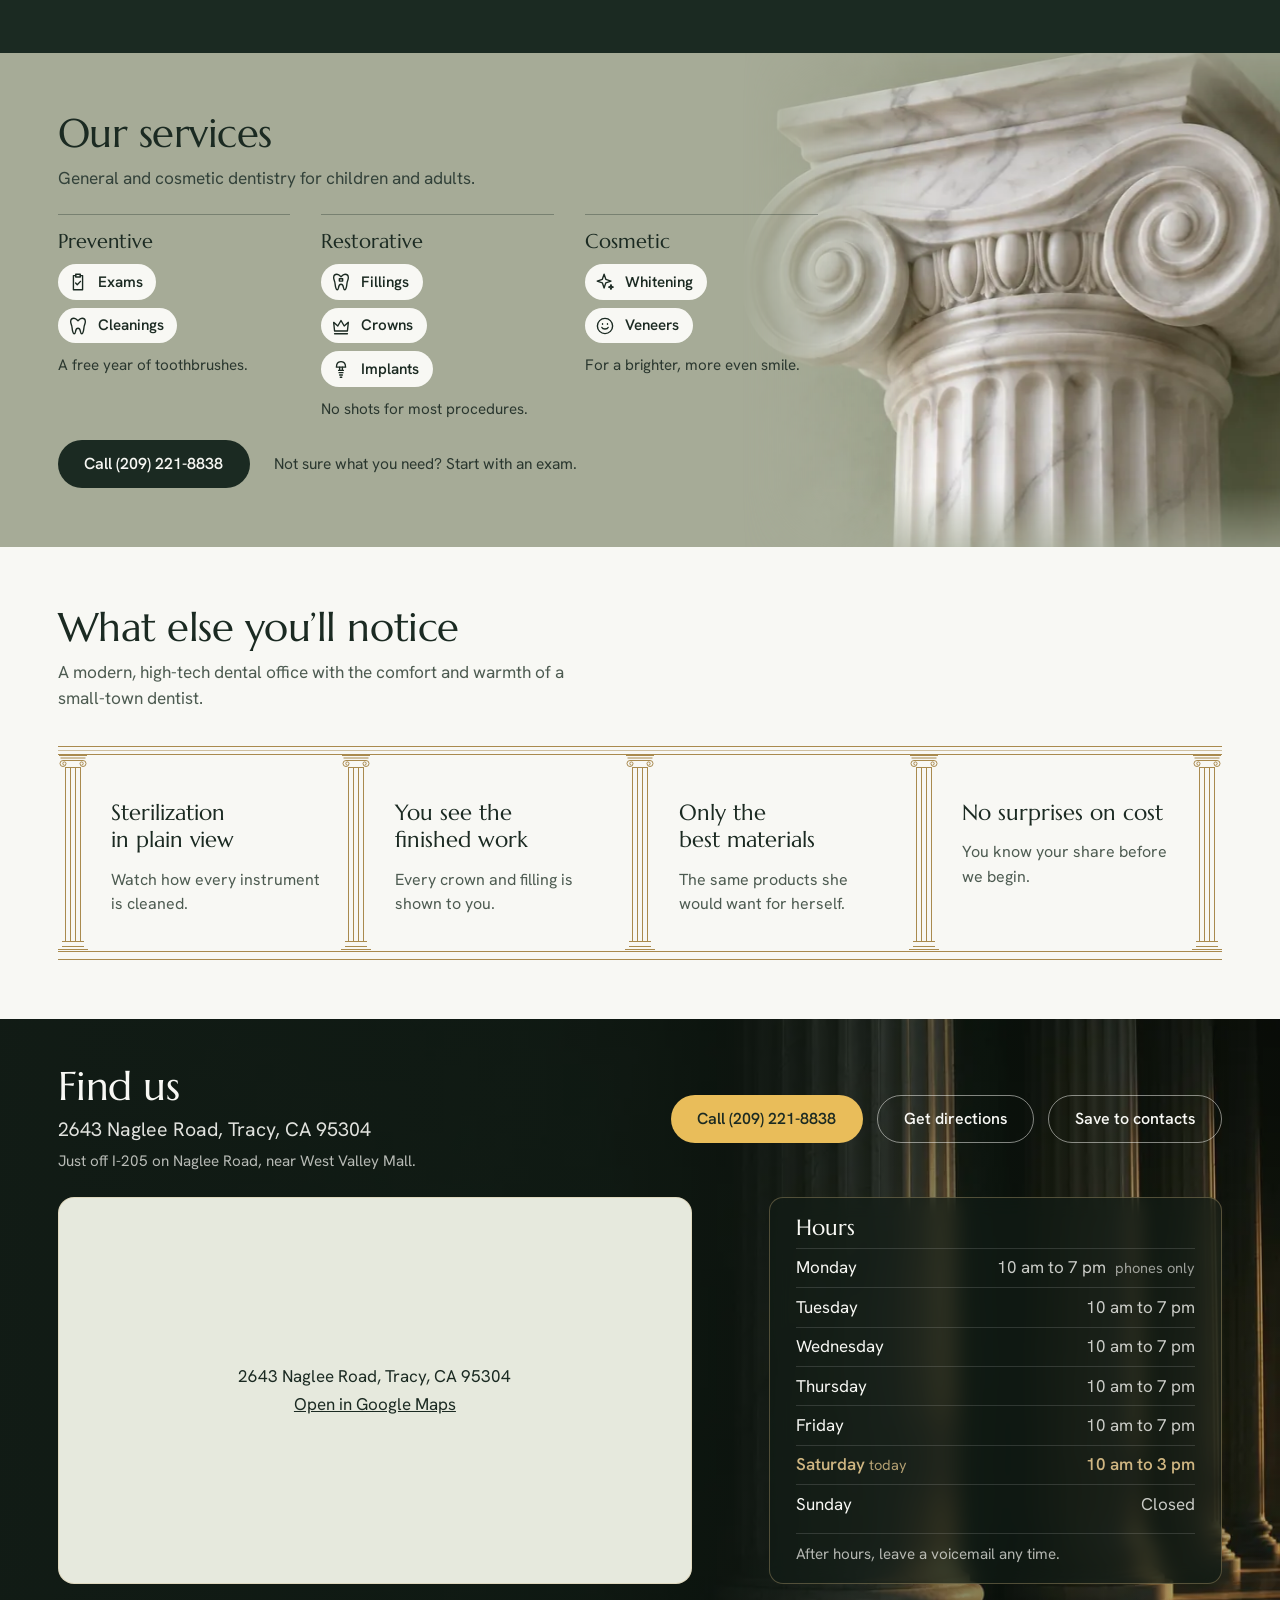
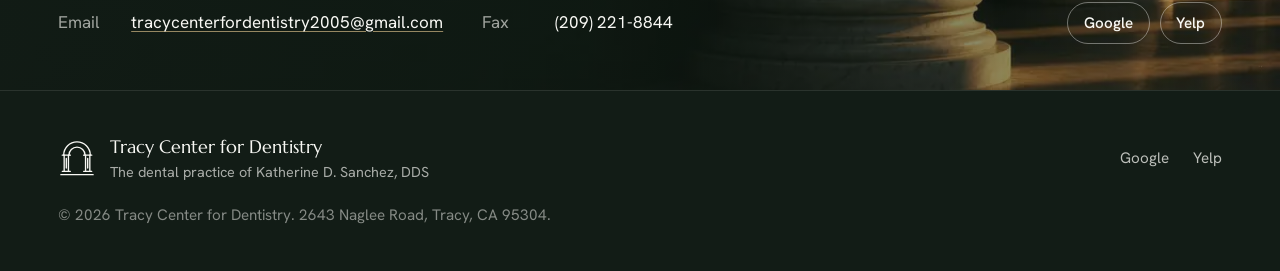
==== commit 1ea66cf8: "Highlight the free year of toothbrushes in the hero A paper tag leans on the hero niche on wide scre" ====
--- a/index.html
+++ b/index.html
@@ -178,6 +178,13 @@
             <li>Kids welcome</li>
             <li>Evenings and Saturdays</li>
           </ul>
+          <a class="gift gift--chip" href="#families" aria-label="A free year of toothbrushes for every patient. See what else families get.">
+            <span class="badge"><svg class="ico" viewBox="0 0 24 24" aria-hidden="true"><use href="#i-brush"/></svg></span>
+            <span class="gift__text">
+              <span class="gift__title">A free year of toothbrushes</span>
+              <span class="gift__note">for every patient</span>
+            </span>
+          </a>
           <div class="hero__meta">
             <p class="status" data-status>
               <span class="status__dot" aria-hidden="true"></span>
@@ -202,6 +209,13 @@
             width="1080" height="1368"
             alt="A marble sculpture of a tooth on a small fluted column, ringed with fresh flowers, in an arched wall niche"
             fetchpriority="high">
+          <a class="gift gift--tag" href="#families" aria-label="A free year of toothbrushes for every patient. See what else families get.">
+            <span class="badge"><svg class="ico" viewBox="0 0 24 24" aria-hidden="true"><use href="#i-brush"/></svg></span>
+            <span class="gift__text">
+              <span class="gift__title">A free year of toothbrushes</span>
+              <span class="gift__note">for every patient</span>
+            </span>
+          </a>
         </figure>
       </div>
     </section>
@@ -788,6 +802,7 @@
     <a href="#visit"><svg viewBox="0 0 20 20" fill="none" stroke="currentColor" stroke-width="1.5" stroke-linecap="round" stroke-linejoin="round" aria-hidden="true"><circle cx="10" cy="10" r="7.5"/><path d="M10 5.8V10l2.8 1.8"/></svg><span>Hours</span></a>
   </nav>
 
+  <script src="assets/js/lenis.min.js" defer></script>
   <script src="assets/js/site.js" defer></script>
 </body>
 </html>
--- a/assets/css/site.css
+++ b/assets/css/site.css
@@ -49,6 +49,9 @@
   scroll-padding-top: calc(var(--header-h) + 8px);
   -webkit-text-size-adjust: 100%;
 }
+/* While the scroll script runs it does the easing itself */
+html.lenis { scroll-behavior: auto; }
+html.lenis, html.lenis body { height: auto; }
 
 body {
   margin: 0;
@@ -1415,6 +1418,67 @@
 .rating__note strong { font-weight: 700; color: var(--cypress); }
 .rating .link { grid-column: 1 / -1; justify-self: start; margin-top: 14px; }
 
+/* The toothbrush offer: a paper tag leaning on the niche, or a chip under the hero copy */
+.hero__niche { position: relative; }
+.gift { color: var(--cypress); text-decoration: none; background: var(--marble); }
+.gift .badge { background: var(--honey); }
+.gift__text { display: grid; gap: 4px; }
+.gift__title { font-family: var(--display); line-height: 1.12; }
+.gift__note { font-size: 0.9rem; line-height: 1.3; color: var(--muted); }
+.gift--tag {
+  position: absolute;
+  left: -12%;
+  bottom: 12%;
+  display: grid;
+  justify-items: center;
+  gap: 12px;
+  width: 168px;
+  padding: 26px 16px 20px;
+  border-radius: 999px 999px 16px 16px;
+  text-align: center;
+  box-shadow: 0 22px 44px -20px rgba(27, 42, 34, 0.5), 0 2px 6px rgba(27, 42, 34, 0.08);
+  transform: rotate(-5deg);
+  transform-origin: 50% 0;
+  transition: transform 0.5s var(--ease), box-shadow 0.5s var(--ease);
+}
+.gift--tag::after {
+  content: "";
+  position: absolute;
+  inset: 6px;
+  border: 1px solid rgba(169, 138, 78, 0.55);
+  border-radius: 999px 999px 11px 11px;
+  pointer-events: none;
+}
+.gift--tag .gift__title { font-size: 1.32rem; }
+.gift--tag .badge { width: 60px; height: 66px; }
+.gift--tag .badge .ico { width: 44px; height: 44px; transform: rotate(-24deg); }
+.gift--tag:hover, .gift--tag:focus-visible {
+  transform: rotate(0deg) translateY(-5px);
+  box-shadow: 0 30px 50px -22px rgba(27, 42, 34, 0.55), 0 2px 6px rgba(27, 42, 34, 0.08);
+}
+.gift--chip { display: none; }
+@keyframes tag-in { from { opacity: 0; transform: rotate(-17deg) translateY(12px); } }
+@media (prefers-reduced-motion: no-preference) {
+  .gift--tag { animation: tag-in 1.2s 1.9s var(--ease) backwards; }
+  .gift--chip { animation: settle 1s 1.5s var(--ease) both; }
+}
+@media (max-width: 1100px) {
+  .gift--tag { display: none; }
+  .gift--chip {
+    display: inline-flex;
+    align-items: center;
+    gap: 14px;
+    margin-top: 22px;
+    padding: 10px 22px 10px 12px;
+    border-radius: 16px;
+    box-shadow: 0 0 0 1px rgba(169, 138, 78, 0.4);
+  }
+  .gift--chip .badge { width: 44px; height: 50px; }
+  .gift--chip .badge .ico { width: 32px; height: 32px; transform: rotate(-24deg); }
+  .gift--chip .gift__text { gap: 1px; }
+  .gift--chip .gift__title { font-size: 1.2rem; }
+}
+
 /* Review cards: a sideways shelf, two to a column, each as long as the review */
 .voices__stage { min-width: 0; }
 .reviews {
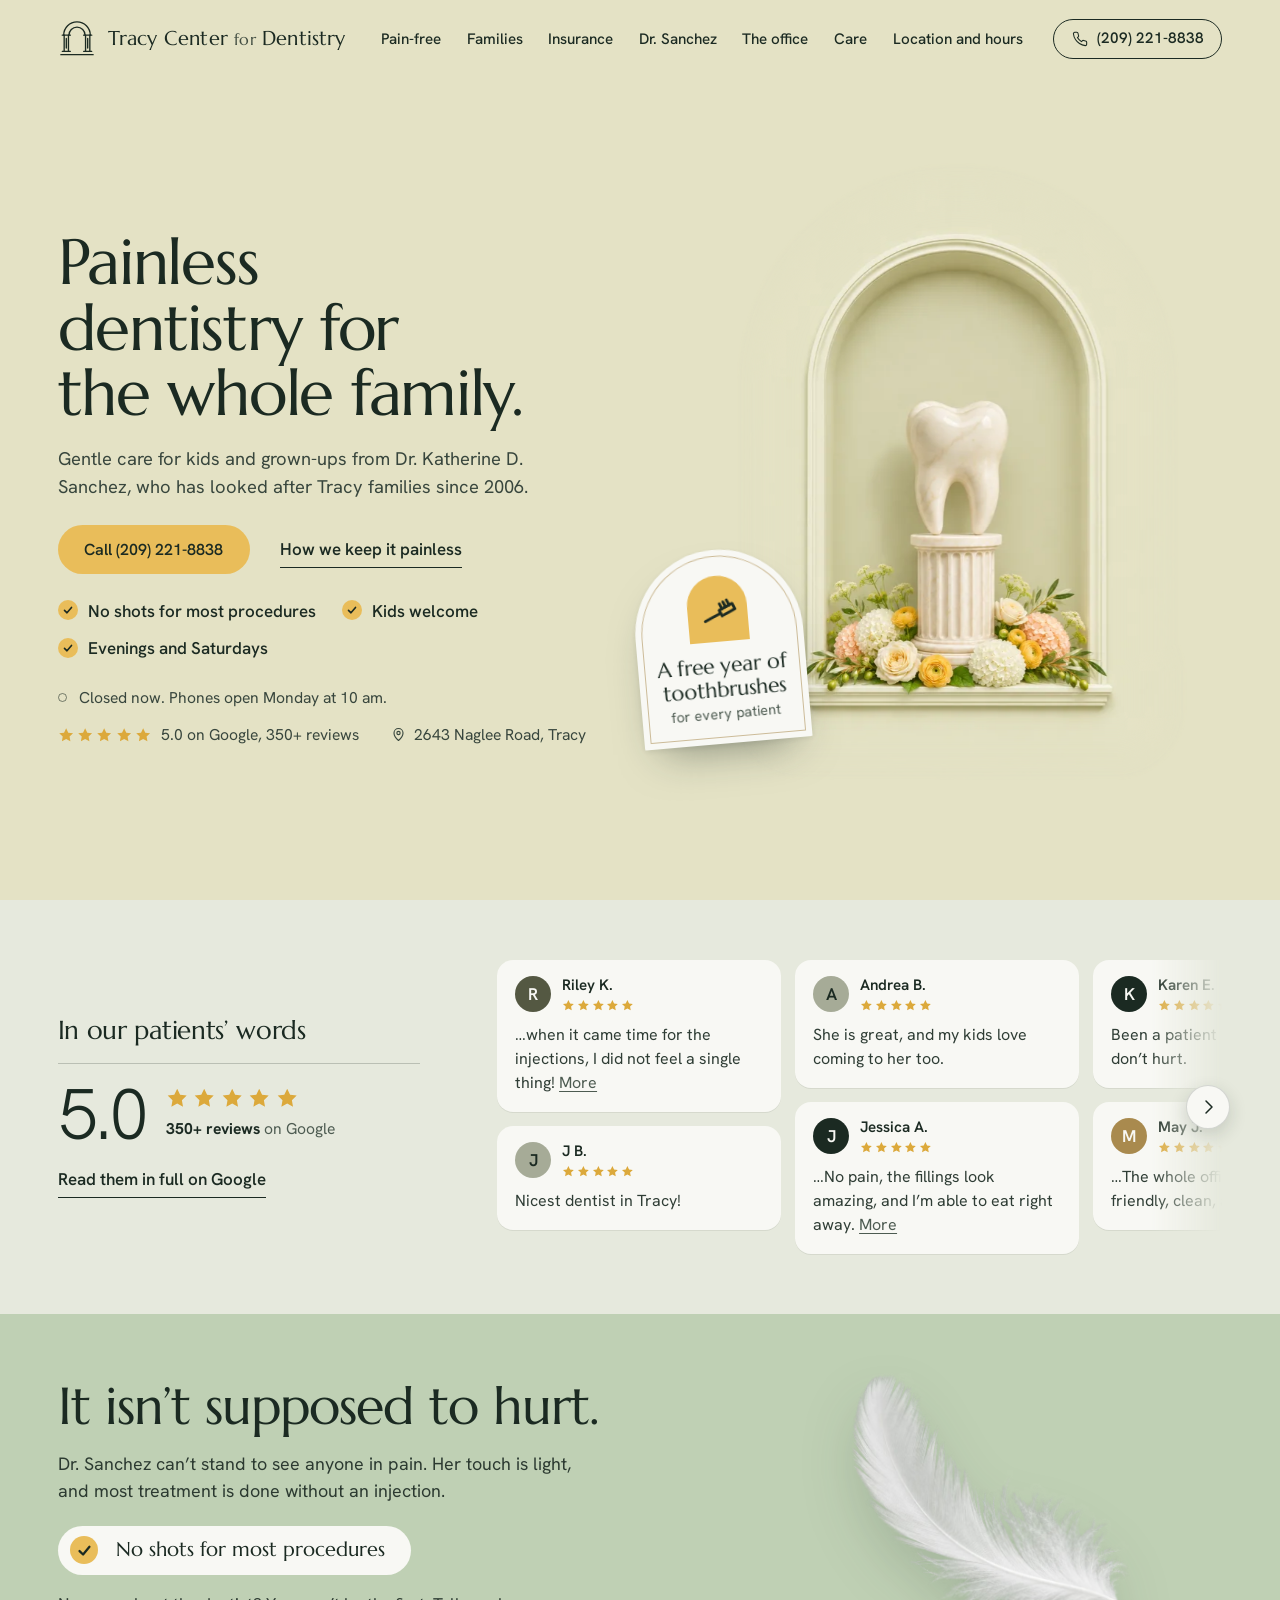
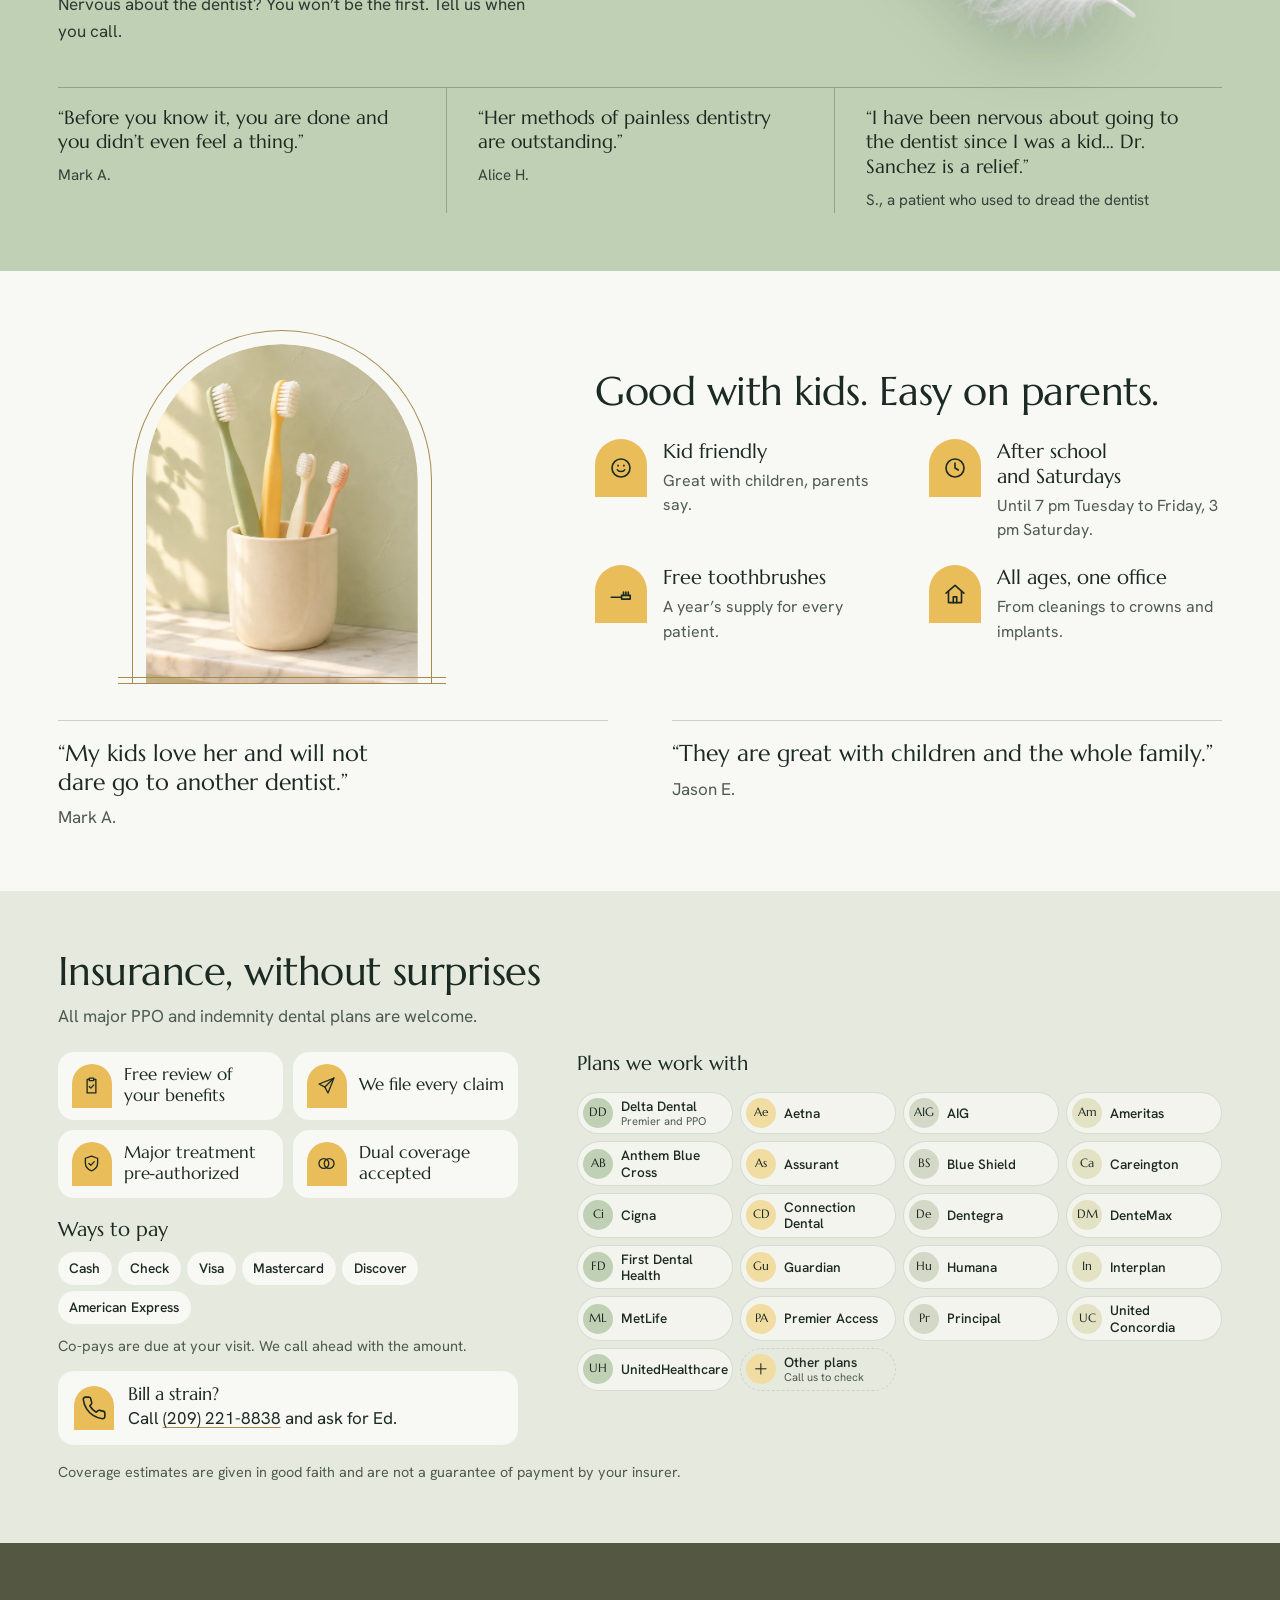
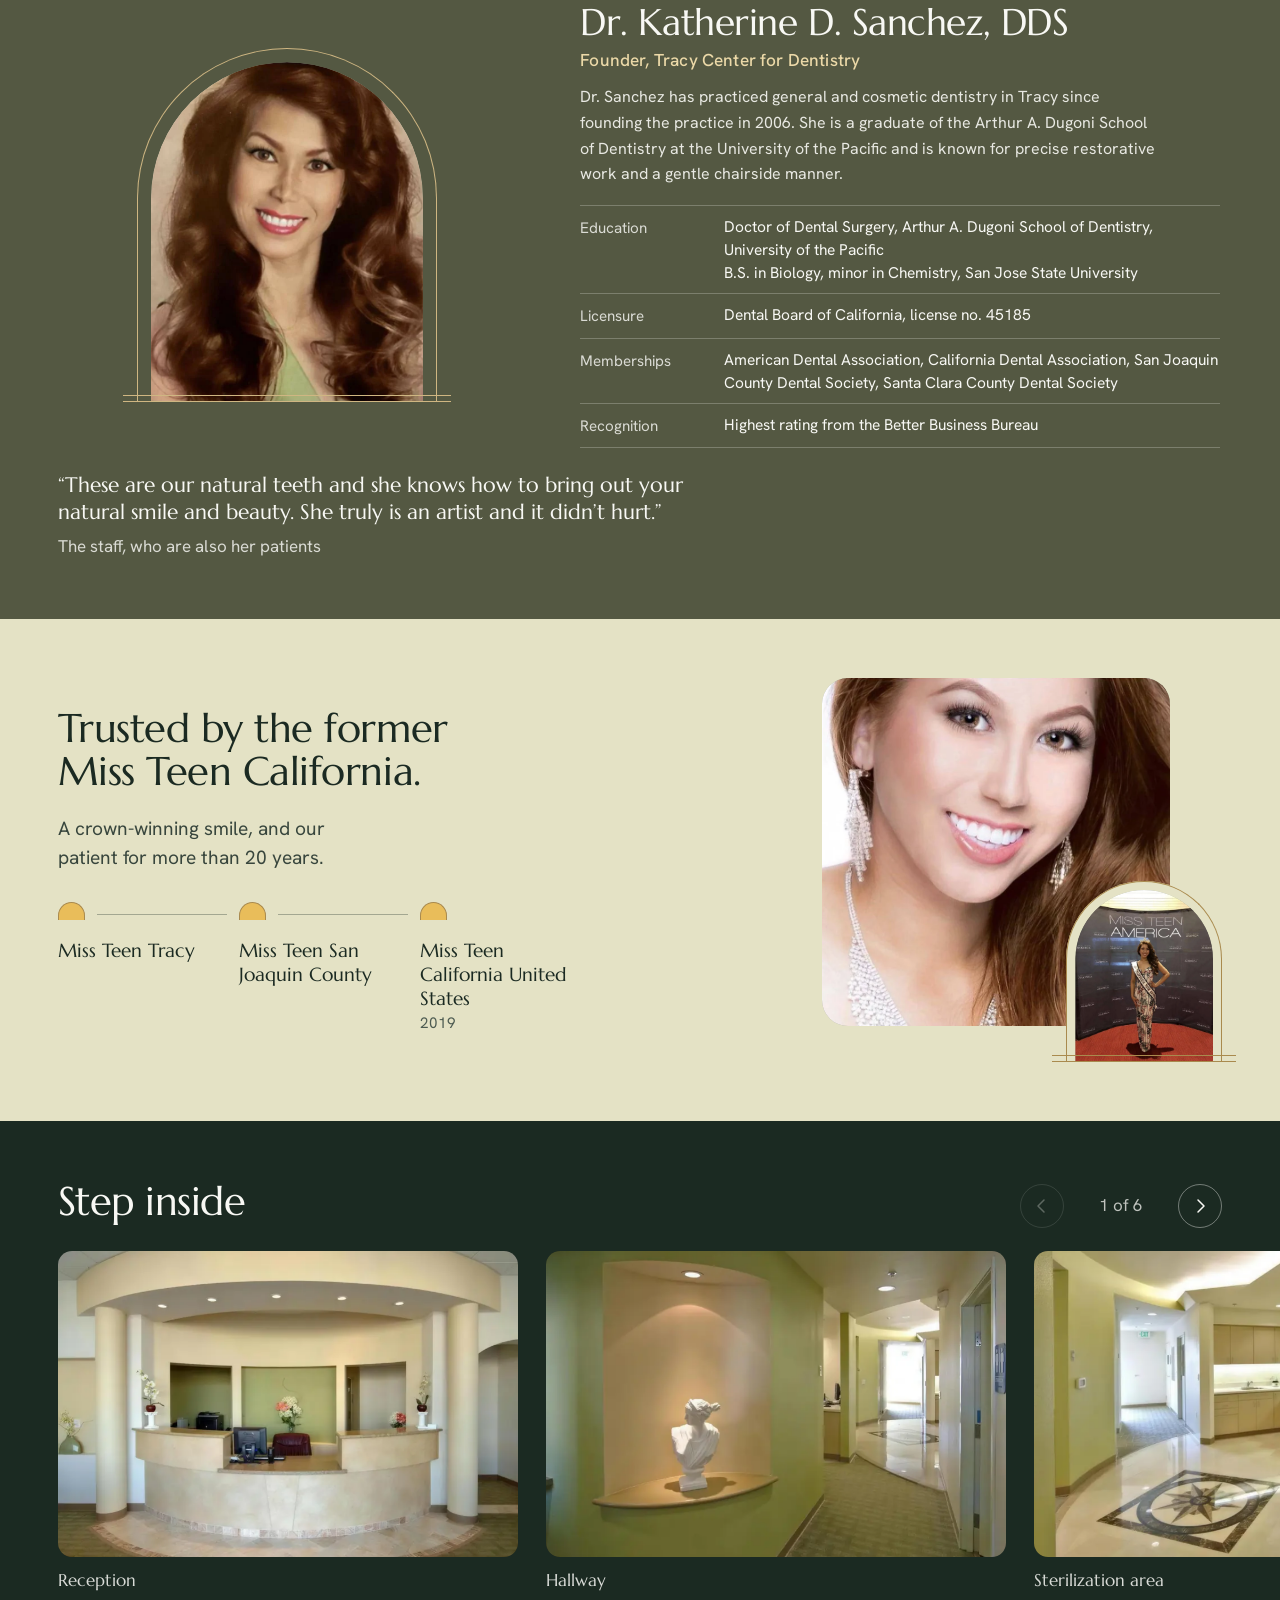
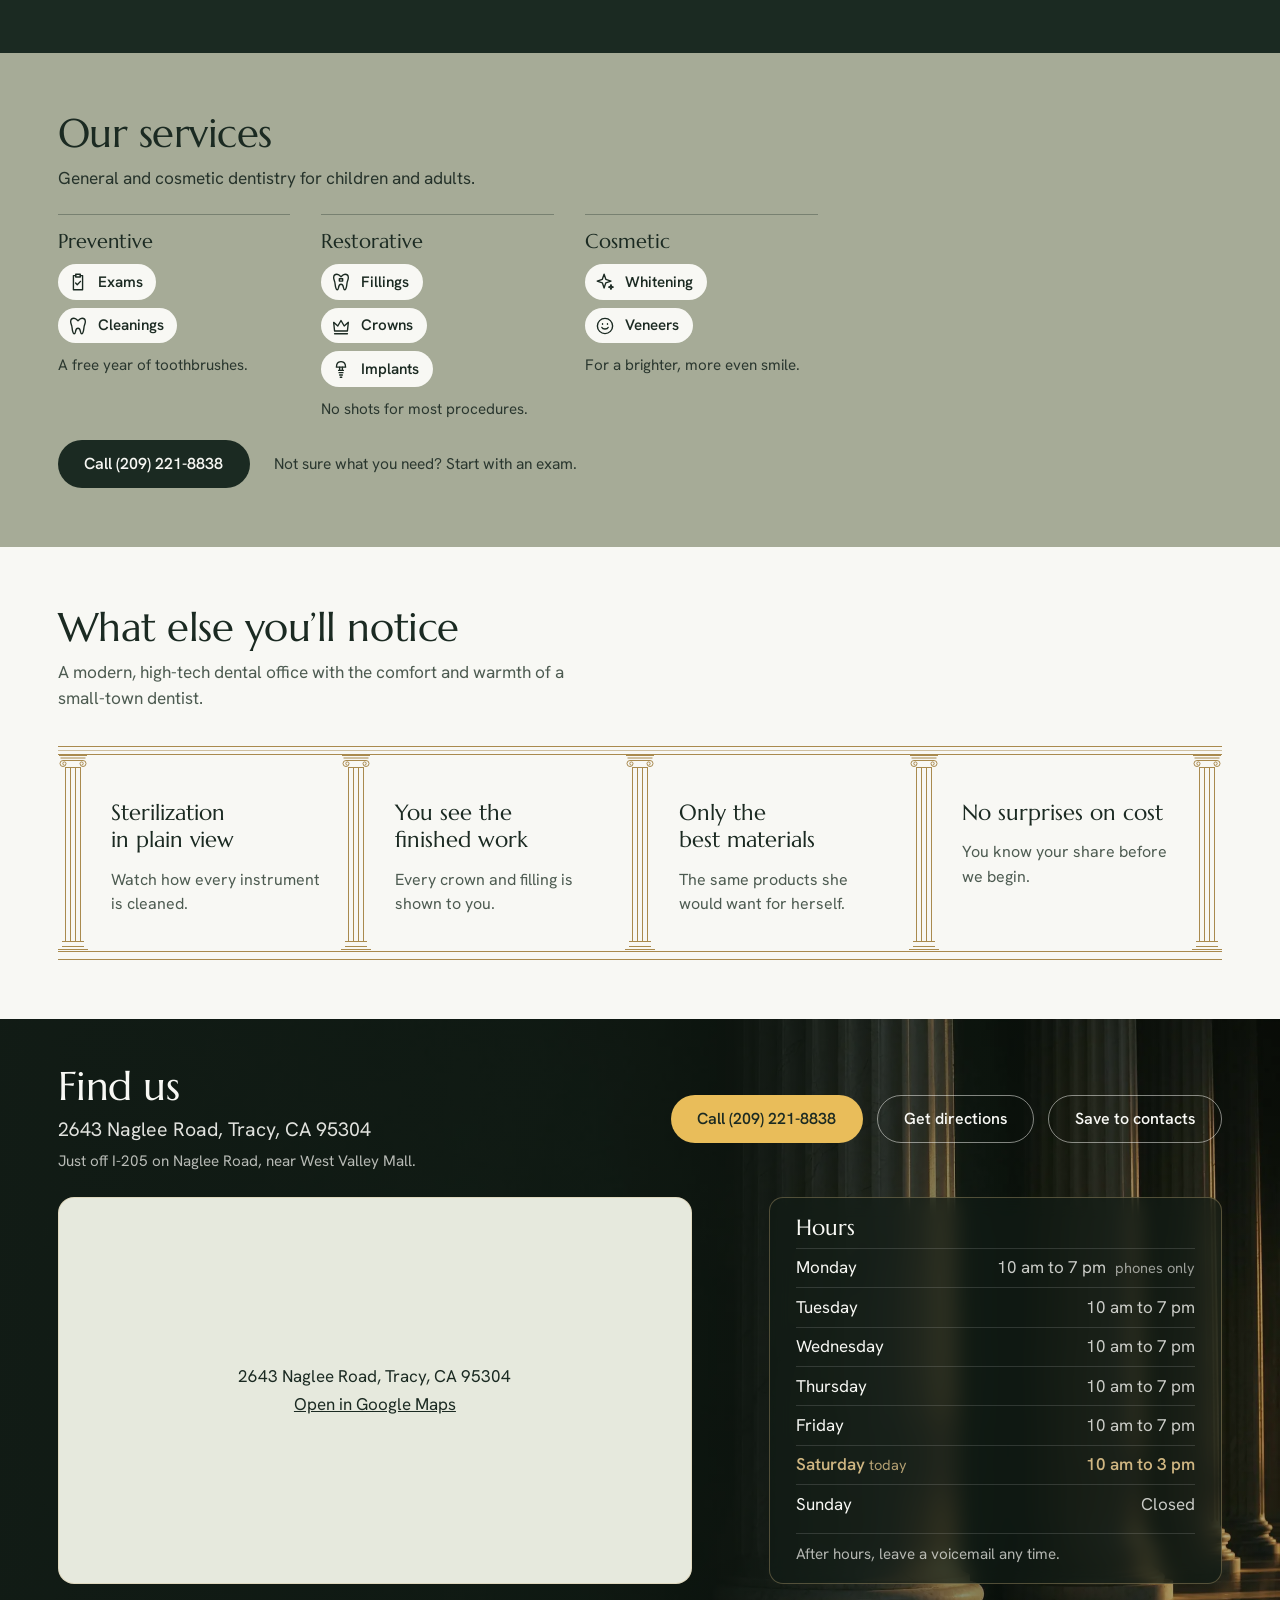
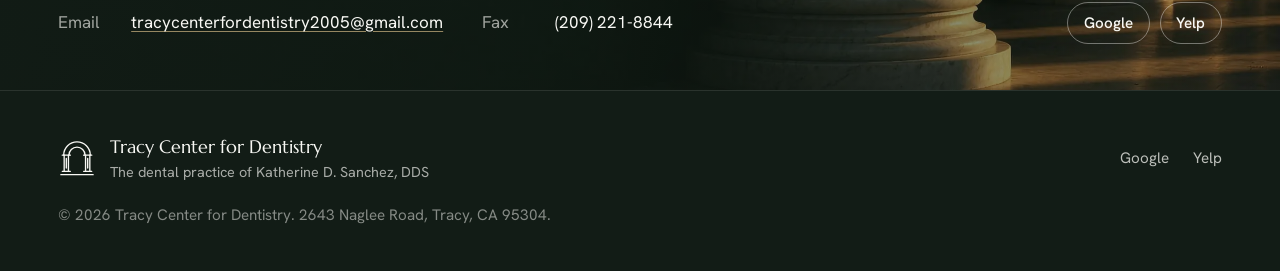
==== commit 540f09fe: "Best-practice pass: accessibility, SEO, icons, 404 page, lighter assets Accessibility: name the menu" ====
--- a/index.html
+++ b/index.html
@@ -5,11 +5,14 @@
   <meta name="viewport" content="width=device-width, initial-scale=1, viewport-fit=cover">
   <meta name="format-detection" content="telephone=no">
   <title>Painless Family Dentist in Tracy, CA | Tracy Center for Dentistry</title>
-  <meta name="description" content="Painless dentistry for the whole family in Tracy, CA. No shots for most procedures, kids welcome, open evenings and Saturdays. Dr. Katherine D. Sanchez, since 2006. Call (209) 221-8838.">
+  <meta name="description" content="Painless dentistry for the whole family in Tracy, CA. No shots for most procedures, kids welcome, evenings and Saturdays. Call (209) 221-8838.">
   <link rel="canonical" href="https://www.tracycenterfordentistry.com/">
+  <meta name="robots" content="index, follow, max-image-preview:large">
   <meta name="theme-color" content="#e4e2c5">
+  <meta name="color-scheme" content="light">
 
   <meta property="og:type" content="website">
+  <meta property="og:locale" content="en_US">
   <meta property="og:site_name" content="Tracy Center for Dentistry">
   <meta property="og:title" content="Painless Family Dentist in Tracy, CA | Tracy Center for Dentistry">
   <meta property="og:description" content="Painless dentistry for the whole family. No shots for most procedures, kids welcome, open evenings and Saturdays.">
@@ -19,8 +22,14 @@
   <meta property="og:image:height" content="630">
   <meta property="og:image:alt" content="The reception desk at Tracy Center for Dentistry, framed by two columns">
   <meta name="twitter:card" content="summary_large_image">
-
+  <meta name="twitter:title" content="Painless Family Dentist in Tracy, CA | Tracy Center for Dentistry">
+  <meta name="twitter:description" content="Painless dentistry for the whole family. No shots for most procedures, kids welcome, open evenings and Saturdays.">
+  <meta name="twitter:image" content="https://www.tracycenterfordentistry.com/assets/img/og.jpg">
+
+  <link rel="icon" href="favicon.ico" sizes="32x32">
   <link rel="icon" href="favicon.svg" type="image/svg+xml">
+  <link rel="apple-touch-icon" href="apple-touch-icon.png">
+  <link rel="manifest" href="site.webmanifest">
   <link rel="preload" href="assets/fonts/marcellus-latin-400-normal.woff2" as="font" type="font/woff2" crossorigin>
   <link rel="preload" href="assets/fonts/hanken-grotesk-latin-wght-normal.woff2" as="font" type="font/woff2" crossorigin>
   <link rel="preload" as="image" href="assets/img/niche-tooth.webp" imagesrcset="assets/img/niche-tooth-720.webp 720w, assets/img/niche-tooth.webp 1080w" imagesizes="(max-width: 900px) 96vw, 610px">
@@ -30,59 +39,154 @@
   <script type="application/ld+json">
   {
     "@context": "https://schema.org",
-    "@type": "Dentist",
-    "@id": "https://www.tracycenterfordentistry.com/#practice",
-    "name": "Tracy Center for Dentistry",
-    "description": "Painless family and cosmetic dentistry in Tracy, California, led by Dr. Katherine D. Sanchez, DDS. No shots for most procedures, a kid-friendly team, an open sterilization area, and evening and Saturday appointments.",
-    "url": "https://www.tracycenterfordentistry.com/",
-    "image": "https://www.tracycenterfordentistry.com/assets/img/og.jpg",
-    "telephone": "+1-209-221-8838",
-    "faxNumber": "+1-209-221-8844",
-    "email": "tracycenterfordentistry2005@gmail.com",
-    "foundingDate": "2006",
-    "founder": {
-      "@type": "Person",
-      "name": "Katherine D. Sanchez",
-      "honorificSuffix": "DDS",
-      "jobTitle": "Dentist",
-      "sameAs": "https://www.linkedin.com/in/tracycenterfordentistry",
-      "alumniOf": "University of the Pacific, Arthur A. Dugoni School of Dentistry",
-      "memberOf": [
-        { "@type": "Organization", "name": "American Dental Association" },
-        { "@type": "Organization", "name": "California Dental Association" },
-        { "@type": "Organization", "name": "San Joaquin County Dental Society" },
-        { "@type": "Organization", "name": "Santa Clara County Dental Society" }
-      ]
-    },
-    "address": {
-      "@type": "PostalAddress",
-      "streetAddress": "2643 Naglee Road",
-      "addressLocality": "Tracy",
-      "addressRegion": "CA",
-      "postalCode": "95304",
-      "addressCountry": "US"
-    },
-    "hasMap": "https://www.google.com/maps?cid=6623985831701287111",
-    "geo": { "@type": "GeoCoordinates", "latitude": 37.7563752, "longitude": -121.4648825 },
-    "areaServed": { "@type": "City", "name": "Tracy, California" },
-    "openingHoursSpecification": [
-      { "@type": "OpeningHoursSpecification", "dayOfWeek": ["Tuesday", "Wednesday", "Thursday", "Friday"], "opens": "10:00", "closes": "19:00" },
-      { "@type": "OpeningHoursSpecification", "dayOfWeek": "Saturday", "opens": "10:00", "closes": "15:00" }
-    ],
-    "paymentAccepted": "Cash, Check, Visa, Mastercard, Discover, American Express",
-    "medicalSpecialty": "Dentistry",
-    "availableService": [
-      { "@type": "MedicalProcedure", "name": "Dental exams" },
-      { "@type": "MedicalProcedure", "name": "Professional teeth cleaning" },
-      { "@type": "MedicalProcedure", "name": "Dental fillings" },
-      { "@type": "MedicalProcedure", "name": "Dental crowns" },
-      { "@type": "MedicalProcedure", "name": "Teeth whitening" },
-      { "@type": "MedicalProcedure", "name": "Veneers" },
-      { "@type": "MedicalProcedure", "name": "Dental implants" }
-    ],
-    "sameAs": [
-      "https://www.yelp.com/biz/tracy-center-for-dentistry-tracy-2",
-      "https://www.google.com/maps?cid=6623985831701287111"
+    "@graph": [
+      {
+        "@type": "WebSite",
+        "@id": "https://www.tracycenterfordentistry.com/#website",
+        "url": "https://www.tracycenterfordentistry.com/",
+        "name": "Tracy Center for Dentistry",
+        "inLanguage": "en-US",
+        "publisher": {
+          "@id": "https://www.tracycenterfordentistry.com/#practice"
+        }
+      },
+      {
+        "@type": "Dentist",
+        "@id": "https://www.tracycenterfordentistry.com/#practice",
+        "name": "Tracy Center for Dentistry",
+        "description": "Painless family and cosmetic dentistry in Tracy, California, led by Dr. Katherine D. Sanchez, DDS. No shots for most procedures, a kid-friendly team, an open sterilization area, and evening and Saturday appointments.",
+        "url": "https://www.tracycenterfordentistry.com/",
+        "image": "https://www.tracycenterfordentistry.com/assets/img/og.jpg",
+        "telephone": "+1-209-221-8838",
+        "faxNumber": "+1-209-221-8844",
+        "email": "tracycenterfordentistry2005@gmail.com",
+        "foundingDate": "2006",
+        "founder": {
+          "@type": "Person",
+          "name": "Katherine D. Sanchez",
+          "honorificSuffix": "DDS",
+          "jobTitle": "Dentist",
+          "sameAs": "https://www.linkedin.com/in/tracycenterfordentistry",
+          "alumniOf": "University of the Pacific, Arthur A. Dugoni School of Dentistry",
+          "memberOf": [
+            {
+              "@type": "Organization",
+              "name": "American Dental Association"
+            },
+            {
+              "@type": "Organization",
+              "name": "California Dental Association"
+            },
+            {
+              "@type": "Organization",
+              "name": "San Joaquin County Dental Society"
+            },
+            {
+              "@type": "Organization",
+              "name": "Santa Clara County Dental Society"
+            }
+          ]
+        },
+        "address": {
+          "@type": "PostalAddress",
+          "streetAddress": "2643 Naglee Road",
+          "addressLocality": "Tracy",
+          "addressRegion": "CA",
+          "postalCode": "95304",
+          "addressCountry": "US"
+        },
+        "hasMap": "https://www.google.com/maps?cid=6623985831701287111",
+        "geo": {
+          "@type": "GeoCoordinates",
+          "latitude": 37.7563752,
+          "longitude": -121.4648825
+        },
+        "areaServed": {
+          "@type": "City",
+          "name": "Tracy, California"
+        },
+        "openingHoursSpecification": [
+          {
+            "@type": "OpeningHoursSpecification",
+            "dayOfWeek": [
+              "Tuesday",
+              "Wednesday",
+              "Thursday",
+              "Friday"
+            ],
+            "opens": "10:00",
+            "closes": "19:00"
+          },
+          {
+            "@type": "OpeningHoursSpecification",
+            "dayOfWeek": "Saturday",
+            "opens": "10:00",
+            "closes": "15:00"
+          }
+        ],
+        "paymentAccepted": "Cash, Check, Visa, Mastercard, Discover, American Express",
+        "medicalSpecialty": "Dentistry",
+        "availableService": [
+          {
+            "@type": "MedicalProcedure",
+            "name": "Dental exams"
+          },
+          {
+            "@type": "MedicalProcedure",
+            "name": "Professional teeth cleaning"
+          },
+          {
+            "@type": "MedicalProcedure",
+            "name": "Dental fillings"
+          },
+          {
+            "@type": "MedicalProcedure",
+            "name": "Dental crowns"
+          },
+          {
+            "@type": "MedicalProcedure",
+            "name": "Teeth whitening"
+          },
+          {
+            "@type": "MedicalProcedure",
+            "name": "Veneers"
+          },
+          {
+            "@type": "MedicalProcedure",
+            "name": "Dental implants"
+          }
+        ],
+        "sameAs": [
+          "https://www.yelp.com/biz/tracy-center-for-dentistry-tracy-2",
+          "https://www.google.com/maps?cid=6623985831701287111"
+        ],
+        "contactPoint": {
+          "@type": "ContactPoint",
+          "telephone": "+1-209-221-8838",
+          "contactType": "appointments",
+          "areaServed": "US",
+          "hoursAvailable": [
+            {
+              "@type": "OpeningHoursSpecification",
+              "dayOfWeek": [
+                "Monday",
+                "Tuesday",
+                "Wednesday",
+                "Thursday",
+                "Friday"
+              ],
+              "opens": "10:00",
+              "closes": "19:00"
+            },
+            {
+              "@type": "OpeningHoursSpecification",
+              "dayOfWeek": "Saturday",
+              "opens": "10:00",
+              "closes": "15:00"
+            }
+          ]
+        }
+      }
     ]
   }
   </script>
@@ -135,14 +239,14 @@
       <span>(209) 221-8838</span>
     </a>
 
-    <button class="menu-toggle" type="button" aria-expanded="false" aria-controls="menu" data-menu-toggle>
+    <button class="menu-toggle" type="button" aria-label="Menu" aria-expanded="false" aria-controls="menu" data-menu-toggle>
       <span class="menu-toggle__label">Menu</span>
       <span class="menu-toggle__bars" aria-hidden="true"><i></i><i></i></span>
     </button>
   </header>
 
-  <div class="menu" id="menu" data-menu hidden>
-    <nav class="menu__nav" aria-label="Mobile">
+  <nav class="menu" id="menu" aria-label="Menu" data-menu hidden>
+    <div class="menu__nav">
       <a href="#painless">Pain-free dentistry</a>
       <a href="#families">Families</a>
       <a href="#insurance">Insurance</a>
@@ -150,12 +254,12 @@
       <a href="#office">The office</a>
       <a href="#care">Care</a>
       <a href="#visit">Location and hours</a>
-    </nav>
+    </div>
     <p class="menu__foot">
       <a href="tel:+12092218838">(209) 221-8838</a><br>
       2643 Naglee Road, Tracy, CA 95304
     </p>
-  </div>
+  </nav>
 
   <main id="main">
 
@@ -190,7 +294,7 @@
               <span class="status__dot" aria-hidden="true"></span>
               <span data-status-text>Tuesday to Friday 10 am to 7 pm, Saturday 10 am to 3 pm</span>
             </p>
-            <a class="hero__rating" href="#patients" aria-label="Rated 5.0 on Google from more than 350 reviews">
+            <a class="hero__rating" href="#patients">
               <span class="stars" aria-hidden="true"><svg viewBox="0 0 20 20"><use href="#star"/></svg><svg viewBox="0 0 20 20"><use href="#star"/></svg><svg viewBox="0 0 20 20"><use href="#star"/></svg><svg viewBox="0 0 20 20"><use href="#star"/></svg><svg viewBox="0 0 20 20"><use href="#star"/></svg></span>
               <span>5.0 on Google, 350+ reviews</span>
             </a>
@@ -226,10 +330,10 @@
         <div class="voices__lead">
           <h2>In our patients&rsquo; words</h2>
           <div class="rating" data-reveal="rating">
-            <p class="rating__score" aria-label="Rated 5.0 out of 5 on Google">5.0</p>
+            <p class="rating__score"><span class="sr-only">Rated </span>5.0<span class="sr-only"> out of 5 on Google</span></p>
             <span class="stars" aria-hidden="true"><svg viewBox="0 0 20 20"><use href="#star"/></svg><svg viewBox="0 0 20 20"><use href="#star"/></svg><svg viewBox="0 0 20 20"><use href="#star"/></svg><svg viewBox="0 0 20 20"><use href="#star"/></svg><svg viewBox="0 0 20 20"><use href="#star"/></svg></span>
             <p class="rating__note"><strong>350+ reviews</strong> on Google</p>
-            <a class="link" href="https://www.google.com/maps?cid=6623985831701287111" target="_blank" rel="noopener">Read them in full on Google</a>
+            <a class="link" href="https://www.google.com/maps?cid=6623985831701287111" target="_blank" rel="noopener">Read them in full on Google<span class="sr-only"> (opens in a new tab)</span></a>
           </div>
         </div>
 
@@ -242,7 +346,7 @@
                   <span class="review__name">Riley K.</span>
                   <span class="stars" role="img" aria-label="5 out of 5 stars"><svg viewBox="0 0 20 20" aria-hidden="true"><use href="#star"/></svg><svg viewBox="0 0 20 20" aria-hidden="true"><use href="#star"/></svg><svg viewBox="0 0 20 20" aria-hidden="true"><use href="#star"/></svg><svg viewBox="0 0 20 20" aria-hidden="true"><use href="#star"/></svg><svg viewBox="0 0 20 20" aria-hidden="true"><use href="#star"/></svg></span>
                 </figcaption>
-                <blockquote><p>&hellip;when it came time for the injections, I did not feel a single thing! <a class="review__more" href="https://www.google.com/maps?cid=6623985831701287111" target="_blank" rel="noopener" aria-label="Read the full review by Riley K. on Google">More</a></p></blockquote>
+                <blockquote><p>&hellip;when it came time for the injections, I did not feel a single thing! <a class="review__more" href="https://www.google.com/maps?cid=6623985831701287111" target="_blank" rel="noopener">More<span class="sr-only"> of the review by Riley K. on Google</span><span class="sr-only"> (opens in a new tab)</span></a></p></blockquote>
               </figure>
               <figure class="review">
                 <figcaption class="review__who">
@@ -268,7 +372,7 @@
                   <span class="review__name">Jessica A.</span>
                   <span class="stars" role="img" aria-label="5 out of 5 stars"><svg viewBox="0 0 20 20" aria-hidden="true"><use href="#star"/></svg><svg viewBox="0 0 20 20" aria-hidden="true"><use href="#star"/></svg><svg viewBox="0 0 20 20" aria-hidden="true"><use href="#star"/></svg><svg viewBox="0 0 20 20" aria-hidden="true"><use href="#star"/></svg><svg viewBox="0 0 20 20" aria-hidden="true"><use href="#star"/></svg></span>
                 </figcaption>
-                <blockquote><p>&hellip;No pain, the fillings look amazing, and I&rsquo;m able to eat right away. <a class="review__more" href="https://www.google.com/maps?cid=6623985831701287111" target="_blank" rel="noopener" aria-label="Read the full review by Jessica A. on Google">More</a></p></blockquote>
+                <blockquote><p>&hellip;No pain, the fillings look amazing, and I&rsquo;m able to eat right away. <a class="review__more" href="https://www.google.com/maps?cid=6623985831701287111" target="_blank" rel="noopener">More<span class="sr-only"> of the review by Jessica A. on Google</span><span class="sr-only"> (opens in a new tab)</span></a></p></blockquote>
               </figure>
             </div>
             <div class="reviews__col">
@@ -286,7 +390,7 @@
                   <span class="review__name">May J.</span>
                   <span class="stars" role="img" aria-label="5 out of 5 stars"><svg viewBox="0 0 20 20" aria-hidden="true"><use href="#star"/></svg><svg viewBox="0 0 20 20" aria-hidden="true"><use href="#star"/></svg><svg viewBox="0 0 20 20" aria-hidden="true"><use href="#star"/></svg><svg viewBox="0 0 20 20" aria-hidden="true"><use href="#star"/></svg><svg viewBox="0 0 20 20" aria-hidden="true"><use href="#star"/></svg></span>
                 </figcaption>
-                <blockquote><p>&hellip;The whole office is very kid friendly, clean, and elegant. <a class="review__more" href="https://www.google.com/maps?cid=6623985831701287111" target="_blank" rel="noopener" aria-label="Read the full review by May J. on Google">More</a></p></blockquote>
+                <blockquote><p>&hellip;The whole office is very kid friendly, clean, and elegant. <a class="review__more" href="https://www.google.com/maps?cid=6623985831701287111" target="_blank" rel="noopener">More<span class="sr-only"> of the review by May J. on Google</span><span class="sr-only"> (opens in a new tab)</span></a></p></blockquote>
               </figure>
             </div>
             <div class="reviews__col">
@@ -296,7 +400,7 @@
                   <span class="review__name">Dawn C.</span>
                   <span class="stars" role="img" aria-label="5 out of 5 stars"><svg viewBox="0 0 20 20" aria-hidden="true"><use href="#star"/></svg><svg viewBox="0 0 20 20" aria-hidden="true"><use href="#star"/></svg><svg viewBox="0 0 20 20" aria-hidden="true"><use href="#star"/></svg><svg viewBox="0 0 20 20" aria-hidden="true"><use href="#star"/></svg><svg viewBox="0 0 20 20" aria-hidden="true"><use href="#star"/></svg></span>
                 </figcaption>
-                <blockquote><p>&hellip;there was no need for an injection and I didn&rsquo;t feel any pain&hellip; <a class="review__more" href="https://www.google.com/maps?cid=6623985831701287111" target="_blank" rel="noopener" aria-label="Read the full review by Dawn C. on Google">More</a></p></blockquote>
+                <blockquote><p>&hellip;there was no need for an injection and I didn&rsquo;t feel any pain&hellip; <a class="review__more" href="https://www.google.com/maps?cid=6623985831701287111" target="_blank" rel="noopener">More<span class="sr-only"> of the review by Dawn C. on Google</span><span class="sr-only"> (opens in a new tab)</span></a></p></blockquote>
               </figure>
               <figure class="review">
                 <figcaption class="review__who">
@@ -322,7 +426,7 @@
                   <span class="review__name">Jacob M.</span>
                   <span class="stars" role="img" aria-label="5 out of 5 stars"><svg viewBox="0 0 20 20" aria-hidden="true"><use href="#star"/></svg><svg viewBox="0 0 20 20" aria-hidden="true"><use href="#star"/></svg><svg viewBox="0 0 20 20" aria-hidden="true"><use href="#star"/></svg><svg viewBox="0 0 20 20" aria-hidden="true"><use href="#star"/></svg><svg viewBox="0 0 20 20" aria-hidden="true"><use href="#star"/></svg></span>
                 </figcaption>
-                <blockquote><p>&hellip;She was very gentle, I didn&rsquo;t feel a thing. <a class="review__more" href="https://www.google.com/maps?cid=6623985831701287111" target="_blank" rel="noopener" aria-label="Read the full review by Jacob M. on Google">More</a></p></blockquote>
+                <blockquote><p>&hellip;She was very gentle, I didn&rsquo;t feel a thing. <a class="review__more" href="https://www.google.com/maps?cid=6623985831701287111" target="_blank" rel="noopener">More<span class="sr-only"> of the review by Jacob M. on Google</span><span class="sr-only"> (opens in a new tab)</span></a></p></blockquote>
               </figure>
             </div>
             <div class="reviews__col">
@@ -332,7 +436,7 @@
                   <span class="review__name">Kurt R.</span>
                   <span class="stars" role="img" aria-label="5 out of 5 stars"><svg viewBox="0 0 20 20" aria-hidden="true"><use href="#star"/></svg><svg viewBox="0 0 20 20" aria-hidden="true"><use href="#star"/></svg><svg viewBox="0 0 20 20" aria-hidden="true"><use href="#star"/></svg><svg viewBox="0 0 20 20" aria-hidden="true"><use href="#star"/></svg><svg viewBox="0 0 20 20" aria-hidden="true"><use href="#star"/></svg></span>
                 </figcaption>
-                <blockquote><p>&hellip;My whole family has been patients for 20yrs. <a class="review__more" href="https://www.google.com/maps?cid=6623985831701287111" target="_blank" rel="noopener" aria-label="Read the full review by Kurt R. on Google">More</a></p></blockquote>
+                <blockquote><p>&hellip;My whole family has been patients for 20yrs. <a class="review__more" href="https://www.google.com/maps?cid=6623985831701287111" target="_blank" rel="noopener">More<span class="sr-only"> of the review by Kurt R. on Google</span><span class="sr-only"> (opens in a new tab)</span></a></p></blockquote>
               </figure>
               <figure class="review">
                 <figcaption class="review__who">
@@ -368,7 +472,10 @@
         </div>
         <div class="painless__feather" data-reveal="feather" aria-hidden="true">
           <div class="feather" data-drift>
-            <img src="assets/img/feather.webp" width="640" height="618" loading="lazy" alt="">
+            <picture>
+              <source srcset="assets/img/feather.avif" type="image/avif">
+              <img src="assets/img/feather.webp" width="640" height="618" loading="lazy" decoding="async" alt="">
+            </picture>
           </div>
         </div>
       </div>
@@ -396,7 +503,7 @@
       <div class="wrap families__grid">
         <div class="archway families__art" data-reveal="arch">
           <figure class="arch">
-            <img src="assets/img/family-toothbrushes-640.webp" srcset="assets/img/family-toothbrushes-640.webp 640w, assets/img/family-toothbrushes.webp 880w" sizes="(max-width: 900px) 80vw, 420px" width="880" height="1168" loading="lazy" alt="Four toothbrushes, two large and two small, in a cup on a marble shelf">
+            <img src="assets/img/family-toothbrushes-640.webp" srcset="assets/img/family-toothbrushes-640.webp 640w, assets/img/family-toothbrushes.webp 880w" sizes="(max-width: 900px) 80vw, 420px" width="880" height="1168" loading="lazy" decoding="async" alt="Four toothbrushes, two large and two small, in a cup on a marble shelf">
           </figure>
         </div>
 
@@ -517,7 +624,7 @@
       <div class="wrap doctor__grid">
         <div class="archway doctor__portrait" data-reveal="arch">
           <figure class="arch">
-            <img src="assets/img/dr-sanchez.webp" width="800" height="800" loading="lazy" alt="Portrait of Dr. Katherine D. Sanchez">
+            <img src="assets/img/dr-sanchez.webp" width="800" height="800" loading="lazy" decoding="async" alt="Portrait of Dr. Katherine D. Sanchez">
           </figure>
         </div>
 
@@ -572,11 +679,11 @@
         <figure class="crown__photos">
           <div class="crown__frame">
             <div class="crown__main" data-reveal="fade">
-              <img src="assets/img/patient-miss-teen-california.webp" width="800" height="778" loading="lazy" alt="A smiling patient of the practice, a former Miss Teen California United States">
+              <img src="assets/img/patient-miss-teen-california.webp" width="800" height="778" loading="lazy" decoding="async" alt="A smiling patient of the practice, a former Miss Teen California United States">
             </div>
             <div class="archway archway--stage" data-reveal="arch">
               <div class="arch">
-                <img src="assets/img/patient-miss-teen-california-stage.webp" width="800" height="1050" loading="lazy" alt="The same patient on stage in her crown and California sash">
+                <img src="assets/img/patient-miss-teen-california-stage.webp" width="800" height="1050" loading="lazy" decoding="async" alt="The same patient on stage in her crown and California sash">
               </div>
             </div>
           </div>
@@ -594,27 +701,27 @@
 
       <div class="tour__track" data-tour tabindex="0" role="region" aria-label="Office photos, scroll sideways">
         <figure class="tour__item">
-          <div class="tour__frame"><img src="assets/img/office-reception-880.webp" srcset="assets/img/office-reception-880.webp 880w, assets/img/office-reception.webp 1760w" sizes="(max-width: 700px) 84vw, 640px" width="1760" height="1170" loading="lazy" alt="The curved reception desk, framed by two round columns"></div>
+          <div class="tour__frame"><img src="assets/img/office-reception-880.webp" srcset="assets/img/office-reception-880.webp 880w, assets/img/office-reception.webp 1760w" sizes="(max-width: 700px) 84vw, 640px" width="1760" height="1170" loading="lazy" decoding="async" alt="The curved reception desk, framed by two round columns"></div>
           <figcaption>Reception</figcaption>
         </figure>
         <figure class="tour__item">
-          <div class="tour__frame"><img src="assets/img/office-niche-880.webp" srcset="assets/img/office-niche-880.webp 880w, assets/img/office-niche.webp 1760w" sizes="(max-width: 700px) 84vw, 640px" width="1760" height="1170" loading="lazy" alt="A white bust in a lit wall niche along a green hallway"></div>
+          <div class="tour__frame"><img src="assets/img/office-niche-880.webp" srcset="assets/img/office-niche-880.webp 880w, assets/img/office-niche.webp 1760w" sizes="(max-width: 700px) 84vw, 640px" width="1760" height="1170" loading="lazy" decoding="async" alt="A white bust in a lit wall niche along a green hallway"></div>
           <figcaption>Hallway</figcaption>
         </figure>
         <figure class="tour__item">
-          <div class="tour__frame"><img src="assets/img/office-sterilization-880.webp" srcset="assets/img/office-sterilization-880.webp 880w, assets/img/office-sterilization.webp 1760w" sizes="(max-width: 700px) 84vw, 640px" width="1760" height="1170" loading="lazy" alt="The open sterilization area with a marble compass inlaid in the floor"></div>
+          <div class="tour__frame"><img src="assets/img/office-sterilization-880.webp" srcset="assets/img/office-sterilization-880.webp 880w, assets/img/office-sterilization.webp 1760w" sizes="(max-width: 700px) 84vw, 640px" width="1760" height="1170" loading="lazy" decoding="async" alt="The open sterilization area with a marble compass inlaid in the floor"></div>
           <figcaption>Sterilization area</figcaption>
         </figure>
         <figure class="tour__item">
-          <div class="tour__frame"><img src="assets/img/office-waiting-880.webp" srcset="assets/img/office-waiting-880.webp 880w, assets/img/office-waiting.webp 1760w" sizes="(max-width: 700px) 84vw, 640px" width="1760" height="1170" loading="lazy" alt="The waiting room with leather seating beside tall windows"></div>
+          <div class="tour__frame"><img src="assets/img/office-waiting-880.webp" srcset="assets/img/office-waiting-880.webp 880w, assets/img/office-waiting.webp 1760w" sizes="(max-width: 700px) 84vw, 640px" width="1760" height="1170" loading="lazy" decoding="async" alt="The waiting room with leather seating beside tall windows"></div>
           <figcaption>Waiting room</figcaption>
         </figure>
         <figure class="tour__item">
-          <div class="tour__frame"><img src="assets/img/office-operatory-880.webp" srcset="assets/img/office-operatory-880.webp 880w, assets/img/office-operatory.webp 1760w" sizes="(max-width: 700px) 84vw, 640px" width="1760" height="1170" loading="lazy" alt="Two treatment chairs on either side of a central wash station"></div>
+          <div class="tour__frame"><img src="assets/img/office-operatory-880.webp" srcset="assets/img/office-operatory-880.webp 880w, assets/img/office-operatory.webp 1760w" sizes="(max-width: 700px) 84vw, 640px" width="1760" height="1170" loading="lazy" decoding="async" alt="Two treatment chairs on either side of a central wash station"></div>
           <figcaption>Treatment rooms</figcaption>
         </figure>
         <figure class="tour__item">
-          <div class="tour__frame"><img src="assets/img/office-chair-880.webp" srcset="assets/img/office-chair-880.webp 880w, assets/img/office-chair.webp 1760w" sizes="(max-width: 700px) 84vw, 640px" width="1760" height="1170" loading="lazy" alt="A treatment chair with a view through to the sterilization area"></div>
+          <div class="tour__frame"><img src="assets/img/office-chair-880.webp" srcset="assets/img/office-chair-880.webp 880w, assets/img/office-chair.webp 1760w" sizes="(max-width: 700px) 84vw, 640px" width="1760" height="1170" loading="lazy" decoding="async" alt="A treatment chair with a view through to the sterilization area"></div>
           <figcaption>Dental chair</figcaption>
         </figure>
       </div>
@@ -633,7 +740,7 @@
     <!-- Care -->
     <section class="care" id="care">
       <div class="care__art" aria-hidden="true" data-drift>
-        <img src="assets/img/ionic-column.webp" srcset="assets/img/ionic-column-640.webp 640w, assets/img/ionic-column.webp 880w" sizes="(max-width: 900px) 100vw, 560px" width="880" height="1168" loading="lazy" alt="">
+        <img src="assets/img/ionic-column.webp" srcset="assets/img/ionic-column-640.webp 640w, assets/img/ionic-column.webp 880w" sizes="(max-width: 900px) 100vw, 560px" width="880" height="1168" loading="lazy" decoding="async" alt="">
       </div>
       <div class="wrap">
         <header class="head">
@@ -719,7 +826,7 @@
     <section class="visit" id="visit">
       <picture class="visit__bg" aria-hidden="true">
         <source media="(max-width: 700px)" srcset="assets/img/colonnade-1200.webp">
-        <img src="assets/img/colonnade.webp" width="2400" height="1344" loading="lazy" alt="">
+        <img src="assets/img/colonnade.webp" width="2400" height="1344" loading="lazy" decoding="async" alt="">
       </picture>
 
       <div class="wrap">
@@ -728,19 +835,19 @@
             <h2>Find us</h2>
             <a class="visit__address" href="https://www.google.com/maps/dir/?api=1&amp;destination=Tracy+Center+For+Dentistry%2C+2643+Naglee+Rd%2C+Tracy%2C+CA+95304" target="_blank" rel="noopener">
               <address><span>2643 Naglee Road</span> <span>Tracy, CA 95304</span></address>
-            </a>
+            <span class="sr-only"> (opens in a new tab)</span></a>
             <p class="visit__hint">Just off I-205 on Naglee Road, near West Valley Mall.</p>
           </div>
           <div class="visit__actions">
             <a class="btn btn--primary" href="tel:+12092218838">Call (209) 221-8838</a>
-            <a class="btn btn--ghost" href="https://www.google.com/maps/dir/?api=1&amp;destination=Tracy+Center+For+Dentistry%2C+2643+Naglee+Rd%2C+Tracy%2C+CA+95304" target="_blank" rel="noopener">Get directions</a>
+            <a class="btn btn--ghost" href="https://www.google.com/maps/dir/?api=1&amp;destination=Tracy+Center+For+Dentistry%2C+2643+Naglee+Rd%2C+Tracy%2C+CA+95304" target="_blank" rel="noopener">Get directions<span class="sr-only"> (opens in a new tab)</span></a>
             <a class="btn btn--ghost" href="contact.vcf" download="Tracy Center for Dentistry.vcf">Save to contacts</a>
           </div>
         </div>
 
         <div class="visit__grid">
           <div class="map">
-            <p class="map__fallback">2643 Naglee Road, Tracy, CA 95304<br><a href="https://www.google.com/maps?cid=6623985831701287111" target="_blank" rel="noopener">Open in Google Maps</a></p>
+            <p class="map__fallback">2643 Naglee Road, Tracy, CA 95304<br><a href="https://www.google.com/maps?cid=6623985831701287111" target="_blank" rel="noopener">Open in Google Maps<span class="sr-only"> (opens in a new tab)</span></a></p>
             <iframe
               src="https://www.google.com/maps?q=Tracy+Center+For+Dentistry%2C+2643+Naglee+Rd%2C+Tracy%2C+CA+95304&amp;z=15&amp;output=embed"
               title="Map showing Tracy Center for Dentistry at 2643 Naglee Road, Tracy"
@@ -750,8 +857,8 @@
           </div>
 
           <div class="hours">
-            <h3>Hours</h3>
-            <table>
+            <h3 id="hours-title">Hours</h3>
+            <table aria-labelledby="hours-title">
               <tbody>
                 <tr data-day="1"><th scope="row">Monday</th><td>10 am to 7 pm <span class="hours__note">phones only</span></td></tr>
                 <tr data-day="2"><th scope="row">Tuesday</th><td>10 am to 7 pm</td></tr>
@@ -772,8 +879,8 @@
             <div><dt>Fax</dt><dd>(209) 221-8844</dd></div>
           </dl>
           <ul class="social" aria-label="Find us elsewhere">
-            <li><a href="https://www.google.com/maps?cid=6623985831701287111" target="_blank" rel="noopener">Google</a></li>
-            <li><a href="https://www.yelp.com/biz/tracy-center-for-dentistry-tracy-2" target="_blank" rel="noopener">Yelp</a></li>
+            <li><a href="https://www.google.com/maps?cid=6623985831701287111" target="_blank" rel="noopener">Google<span class="sr-only"> (opens in a new tab)</span></a></li>
+            <li><a href="https://www.yelp.com/biz/tracy-center-for-dentistry-tracy-2" target="_blank" rel="noopener">Yelp<span class="sr-only"> (opens in a new tab)</span></a></li>
           </ul>
         </div>
       </div>
@@ -789,8 +896,8 @@
         <p>Tracy Center for Dentistry<br><span>The dental practice of Katherine D. Sanchez, DDS</span></p>
       </div>
       <nav class="site-footer__links" aria-label="Elsewhere">
-        <a href="https://www.google.com/maps?cid=6623985831701287111" target="_blank" rel="noopener">Google</a>
-        <a href="https://www.yelp.com/biz/tracy-center-for-dentistry-tracy-2" target="_blank" rel="noopener">Yelp</a>
+        <a href="https://www.google.com/maps?cid=6623985831701287111" target="_blank" rel="noopener">Google<span class="sr-only"> (opens in a new tab)</span></a>
+        <a href="https://www.yelp.com/biz/tracy-center-for-dentistry-tracy-2" target="_blank" rel="noopener">Yelp<span class="sr-only"> (opens in a new tab)</span></a>
       </nav>
       <p class="site-footer__legal">&copy; <span data-year>2026</span> Tracy Center for Dentistry. 2643 Naglee Road, Tracy, CA 95304.</p>
     </div>
@@ -798,7 +905,7 @@
 
   <nav class="dock" aria-label="Quick actions" data-dock>
     <a href="tel:+12092218838"><svg viewBox="0 0 24 24" fill="none" stroke="currentColor" stroke-width="1.8" stroke-linecap="round" stroke-linejoin="round" aria-hidden="true"><path d="M22 16.92v3a2 2 0 0 1-2.18 2 19.79 19.79 0 0 1-8.63-3.07 19.5 19.5 0 0 1-6-6 19.79 19.79 0 0 1-3.07-8.67A2 2 0 0 1 4.11 2h3a2 2 0 0 1 2 1.72c.127.96.361 1.903.7 2.81a2 2 0 0 1-.45 2.11L8.09 9.91a16 16 0 0 0 6 6l1.27-1.27a2 2 0 0 1 2.11-.45c.907.339 1.85.573 2.81.7A2 2 0 0 1 22 16.92z"/></svg><span>Call</span></a>
-    <a href="https://www.google.com/maps/dir/?api=1&amp;destination=Tracy+Center+For+Dentistry%2C+2643+Naglee+Rd%2C+Tracy%2C+CA+95304" target="_blank" rel="noopener"><svg viewBox="0 0 20 20" fill="none" stroke="currentColor" stroke-width="1.5" stroke-linecap="round" stroke-linejoin="round" aria-hidden="true"><path d="M10 18s6-5.2 6-10a6 6 0 1 0-12 0c0 4.8 6 10 6 10Z"/><circle cx="10" cy="8" r="2.2"/></svg><span>Directions</span></a>
+    <a href="https://www.google.com/maps/dir/?api=1&amp;destination=Tracy+Center+For+Dentistry%2C+2643+Naglee+Rd%2C+Tracy%2C+CA+95304" target="_blank" rel="noopener"><svg viewBox="0 0 20 20" fill="none" stroke="currentColor" stroke-width="1.5" stroke-linecap="round" stroke-linejoin="round" aria-hidden="true"><path d="M10 18s6-5.2 6-10a6 6 0 1 0-12 0c0 4.8 6 10 6 10Z"/><circle cx="10" cy="8" r="2.2"/></svg><span>Directions</span><span class="sr-only"> (opens in a new tab)</span></a>
     <a href="#visit"><svg viewBox="0 0 20 20" fill="none" stroke="currentColor" stroke-width="1.5" stroke-linecap="round" stroke-linejoin="round" aria-hidden="true"><circle cx="10" cy="10" r="7.5"/><path d="M10 5.8V10l2.8 1.8"/></svg><span>Hours</span></a>
   </nav>
 
--- a/assets/css/site.css
+++ b/assets/css/site.css
@@ -48,6 +48,8 @@
   scroll-behavior: smooth;
   scroll-padding-top: calc(var(--header-h) + 8px);
   -webkit-text-size-adjust: 100%;
+  text-size-adjust: 100%;
+  color-scheme: light;
 }
 /* While the scroll script runs it does the easing itself */
 html.lenis { scroll-behavior: auto; }
@@ -82,10 +84,29 @@
 h3 { font-size: 1.4rem; line-height: 1.22; }
 
 :focus-visible {
-  outline: 2px solid var(--brass);
+  outline: 2px solid var(--focus, var(--cypress));
   outline-offset: 3px;
   border-radius: 2px;
 }
+/* Dark sections switch the ring to honey; light panels inside them switch back */
+.doctor, .tour, .visit, .site-footer, .dock { --focus: var(--honey); }
+.visit .map { --focus: var(--cypress); }
+
+/* Read by screen readers, not shown */
+.sr-only {
+  position: absolute;
+  width: 1px;
+  height: 1px;
+  margin: -1px;
+  padding: 0;
+  overflow: hidden;
+  clip-path: inset(50%);
+  white-space: nowrap;
+  border: 0;
+}
+
+/* Phone numbers stay on one line */
+a[href^="tel:"] { white-space: nowrap; }
 
 .wrap {
   width: 100%;
@@ -162,7 +183,6 @@
   transition: transform 0.45s var(--ease);
 }
 .link:hover::after { transform: scaleX(0.35); }
-.link--light { color: var(--marble); }
 
 .round {
   display: grid;
@@ -247,7 +267,7 @@
   transform-origin: left;
   transition: transform 0.4s var(--ease);
 }
-.nav a:hover::after, .nav a[aria-current="true"]::after { transform: scaleX(1); }
+.nav a:hover::after, .nav a[aria-current]::after { transform: scaleX(1); }
 
 .menu-toggle {
   display: none;
@@ -591,19 +611,6 @@
   text-wrap: balance;
 }
 .team__quote footer { margin-top: 1.2rem; color: var(--muted); }
-.team__member { display: flex; align-items: flex-end; gap: 22px; margin: 0; }
-.team__member img {
-  flex: none;
-  width: 132px;
-  aspect-ratio: 4 / 5;
-  object-fit: cover;
-  object-position: 50% 12%;
-  border-radius: 999px 999px 0 0;
-}
-.team__member figcaption { display: grid; gap: 2px; padding-bottom: 4px; }
-.team__member strong { font-family: var(--display); font-weight: 400; font-size: 1.3rem; }
-.team__member span { color: var(--muted); font-size: 0.98rem; }
-.team__member .team__note { margin-top: 0.6rem; max-width: 19rem; }
 
 /* Office tour */
 .tour {
@@ -671,7 +678,7 @@
   overflow: hidden;
 }
 .care .wrap { position: relative; }
-.care .head p { color: #33423a; }
+.care .head p { color: #26332b; }
 .care__art {
   --p: 0;
   position: absolute;
@@ -690,18 +697,6 @@
   transform: translate3d(0, calc(var(--p) * -36px), 0) scale(1.06);
   will-change: transform;
 }
-.services {
-  display: grid;
-  grid-template-columns: repeat(2, minmax(0, 1fr));
-  gap: 0 clamp(24px, 4vw, 64px);
-  max-width: 760px;
-  margin: clamp(40px, 5vw, 72px) 0 0;
-  padding: 0;
-  list-style: none;
-}
-.services li { padding-block: 1.35rem; border-top: 1px solid rgba(27, 42, 34, 0.32); }
-.services p { margin: 0.45em 0 0; color: #2f3d35; font-size: 1rem; line-height: 1.5; }
-.care__note { max-width: 760px; margin: 0; padding-top: 1.35rem; border-top: 1px solid rgba(27, 42, 34, 0.32); color: #2f3d35; }
 
 /* Patients */
 .voices { padding-block: var(--section); background: var(--celadon); }
@@ -995,13 +990,6 @@
 }
 .families__art .arch { background: var(--wall); }
 .families__art .arch img { object-position: 50% 64%; }
-.families__lede {
-  max-width: 34rem;
-  margin: 1.3rem 0 0;
-  font-size: 1.2rem;
-  line-height: 1.5;
-  color: var(--muted);
-}
 .perks {
   display: grid;
   grid-template-columns: repeat(2, minmax(0, 1fr));
@@ -1208,8 +1196,8 @@
 .doctor .doctor__copy .lede { color: #ecd9a8; }
 .doctor .doctor__copy p { color: rgba(248, 248, 244, 0.9); }
 .doctor .creds, .doctor .creds div { border-color: rgba(248, 248, 244, 0.24); }
-.doctor .creds dt { color: rgba(248, 248, 244, 0.72); }
-.doctor .team__quote footer { color: rgba(248, 248, 244, 0.74); }
+.doctor .creds dt { color: rgba(248, 248, 244, 0.82); }
+.doctor .team__quote footer { color: rgba(248, 248, 244, 0.82); }
 
 /* Hero address */
 .hero__place {
@@ -1296,9 +1284,10 @@
     box-shadow: 0 12px 30px rgba(18, 28, 22, 0.3);
     color: var(--marble);
     transform: translateY(160%);
-    transition: transform 0.5s var(--ease);
+    visibility: hidden;
+    transition: transform 0.5s var(--ease), visibility 0s 0.5s;
   }
-  .dock.is-shown { transform: none; }
+  .dock.is-shown { transform: none; visibility: visible; transition: transform 0.5s var(--ease), visibility 0s; }
   .dock a {
     display: flex;
     align-items: center;
@@ -1339,11 +1328,6 @@
 .perks p { margin-top: 0.3em; }
 .families .perks { margin-top: clamp(28px, 3.4vw, 44px); }
 
-.services { gap: clamp(22px, 2.6vw, 34px) clamp(24px, 4vw, 56px); }
-.services li { display: flex; align-items: flex-start; gap: 16px; padding-block: 0; border-top: 0; }
-.services .badge { background: var(--marble); }
-.services p { margin-top: 0.3em; }
-.care .care__note { margin-top: clamp(26px, 3vw, 38px); padding-top: 1.2rem; }
 
 /* Doctor profile: quieter, more formal */
 .doctor .doctor__copy .lede {
@@ -1482,6 +1466,7 @@
 /* Review cards: a sideways shelf, two to a column, each as long as the review */
 .voices__stage { min-width: 0; }
 .reviews {
+  position: relative; /* keeps hidden helper text inside the scroller */
   display: flex;
   align-items: flex-start;
   gap: 14px;
@@ -1611,7 +1596,7 @@
   .bay .pillar, .pillar--end { display: none; }
   .pillar--rail { display: flex; top: 9px; bottom: 9px; }
 
-  .doctor__grid, .team, .voices__grid, .cover__grid, .visit__grid { grid-template-columns: minmax(0, 1fr); }
+  .doctor__grid, .team, .voices__grid, .visit__grid { grid-template-columns: minmax(0, 1fr); }
   .archway { max-width: 360px; margin-inline: 14px; }
   .team { align-items: start; }
 
@@ -1634,9 +1619,7 @@
   .brand__mark { width: 32px; height: 32px; }
   .brand__name { font-size: 1.02rem; }
   .menu-toggle__label { display: none; }
-  .services { grid-template-columns: minmax(0, 1fr); }
   .creds div { grid-template-columns: minmax(0, 1fr); gap: 0.2rem; }
-  .team__member img { width: 104px; }
   .hero__actions .btn { width: 100%; justify-content: center; }
   .visit__actions .btn { width: 100%; justify-content: center; }
   .site-footer__links { flex-wrap: wrap; }
@@ -1783,3 +1766,16 @@
   .visit__foot .contact { display: flex; flex-wrap: wrap; gap: 0 2.4rem; }
   .social a { padding: 0.5em 1.05em; }
 }
+
+@media print {
+  .site-header, .menu, .dock, .skip, .tour__controls, .reviews__nav, .map iframe, .care__art, .visit__bg, .painless__feather, .gift { display: none !important; }
+  .js [data-reveal], .js [data-reveal] * { opacity: 1 !important; transform: none !important; clip-path: none !important; }
+  *, *::before, *::after { animation: none !important; transition: none !important; }
+  body, .doctor, .tour, .visit, .site-footer, .hours { background: #fff !important; color: #000 !important; }
+  .doctor *, .tour *, .visit *, .site-footer * { color: #000 !important; }
+  .hero__inner { min-height: 0; }
+  .reviews, .tour__track { flex-wrap: wrap; overflow: visible; -webkit-mask-image: none; mask-image: none; }
+  section { break-inside: avoid; padding-block: 24px !important; }
+  a[href^="http"]::after { content: " (" attr(href) ")"; font-size: 0.8em; word-break: break-all; }
+  .review__more, .sr-only { display: none; }
+}
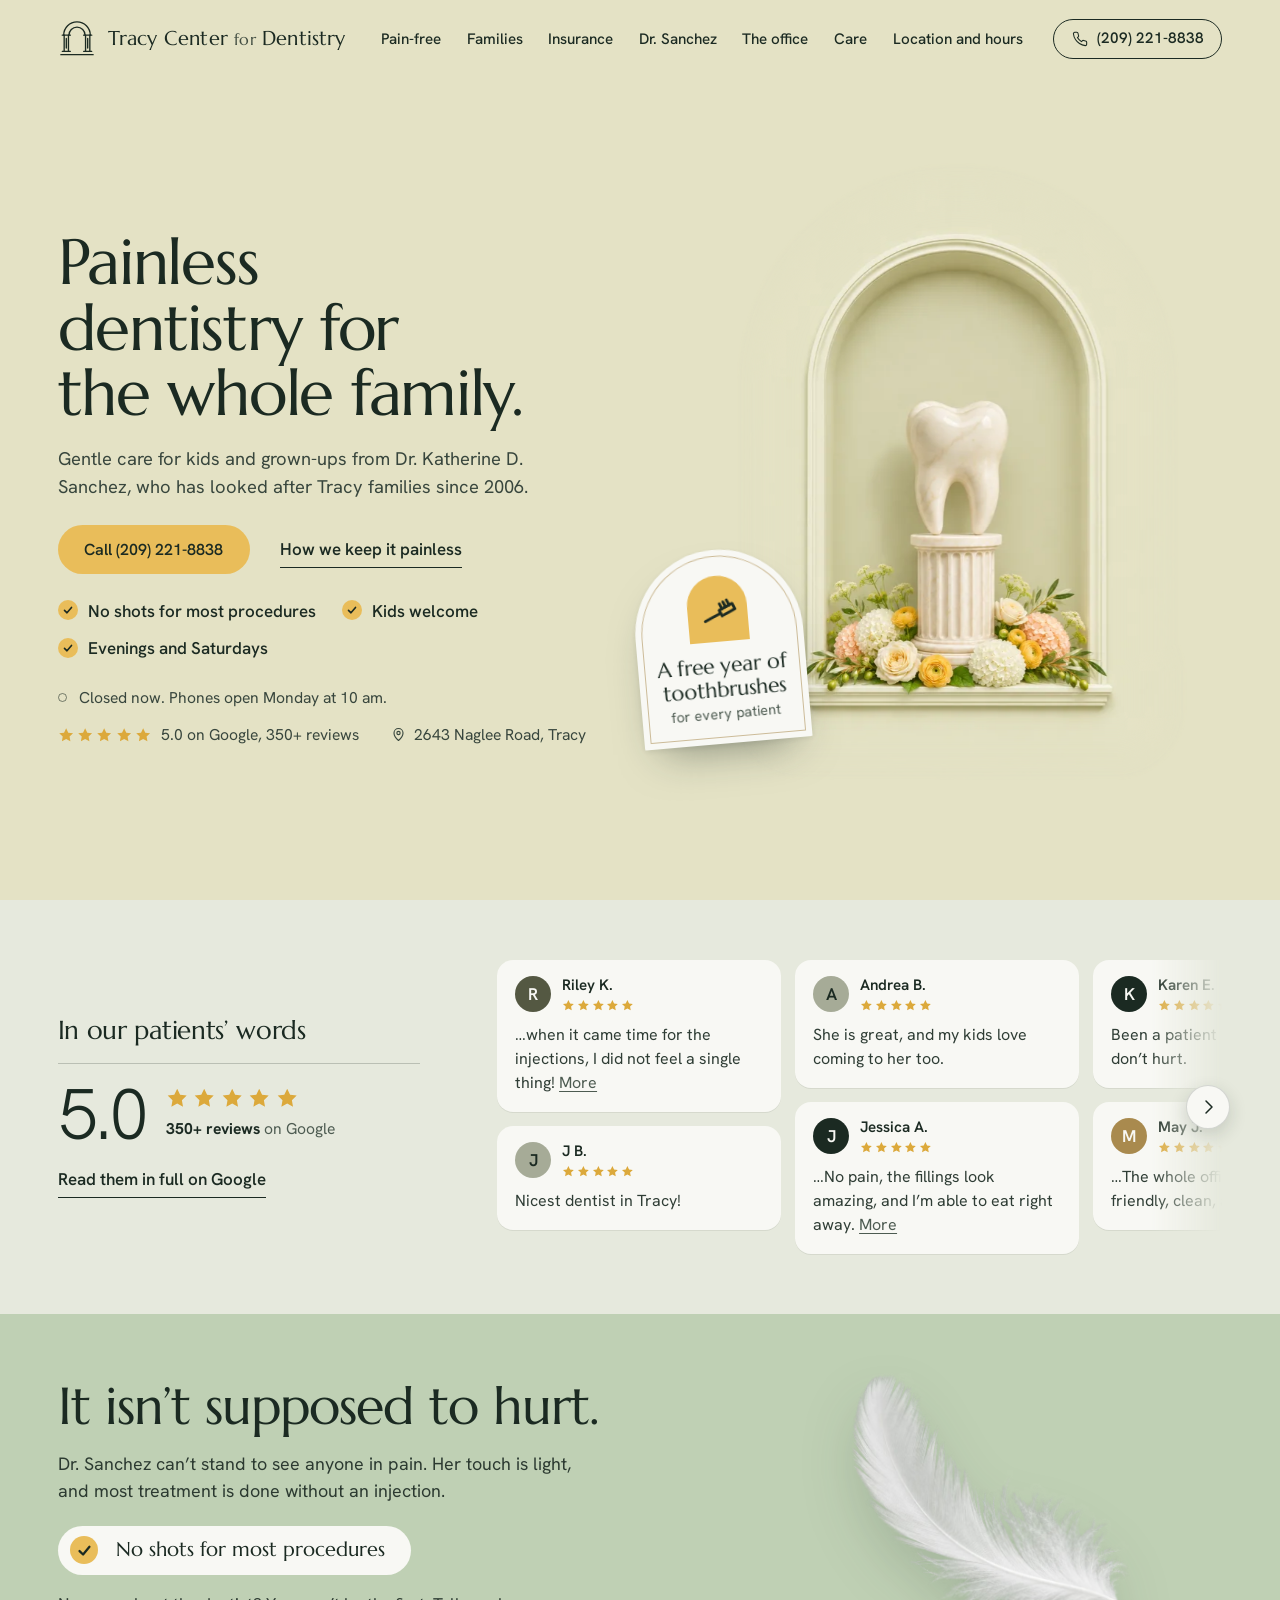
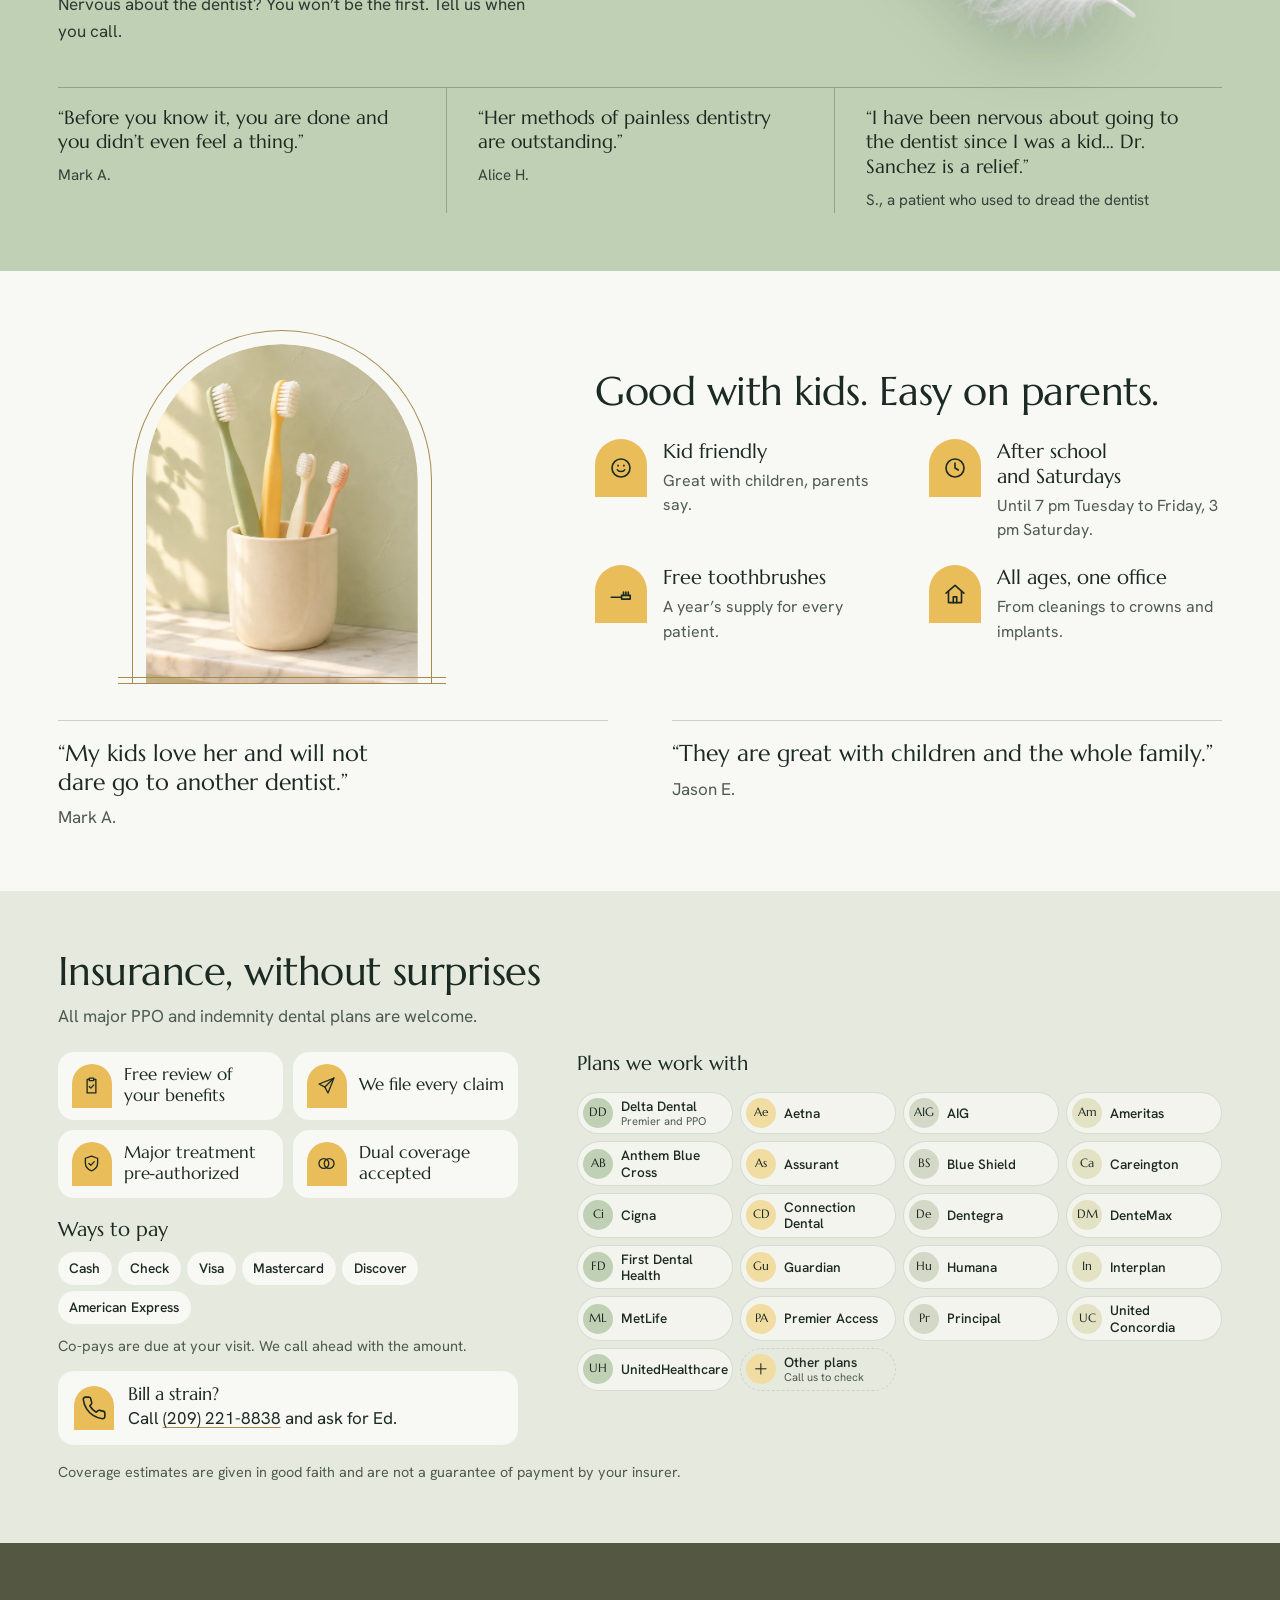
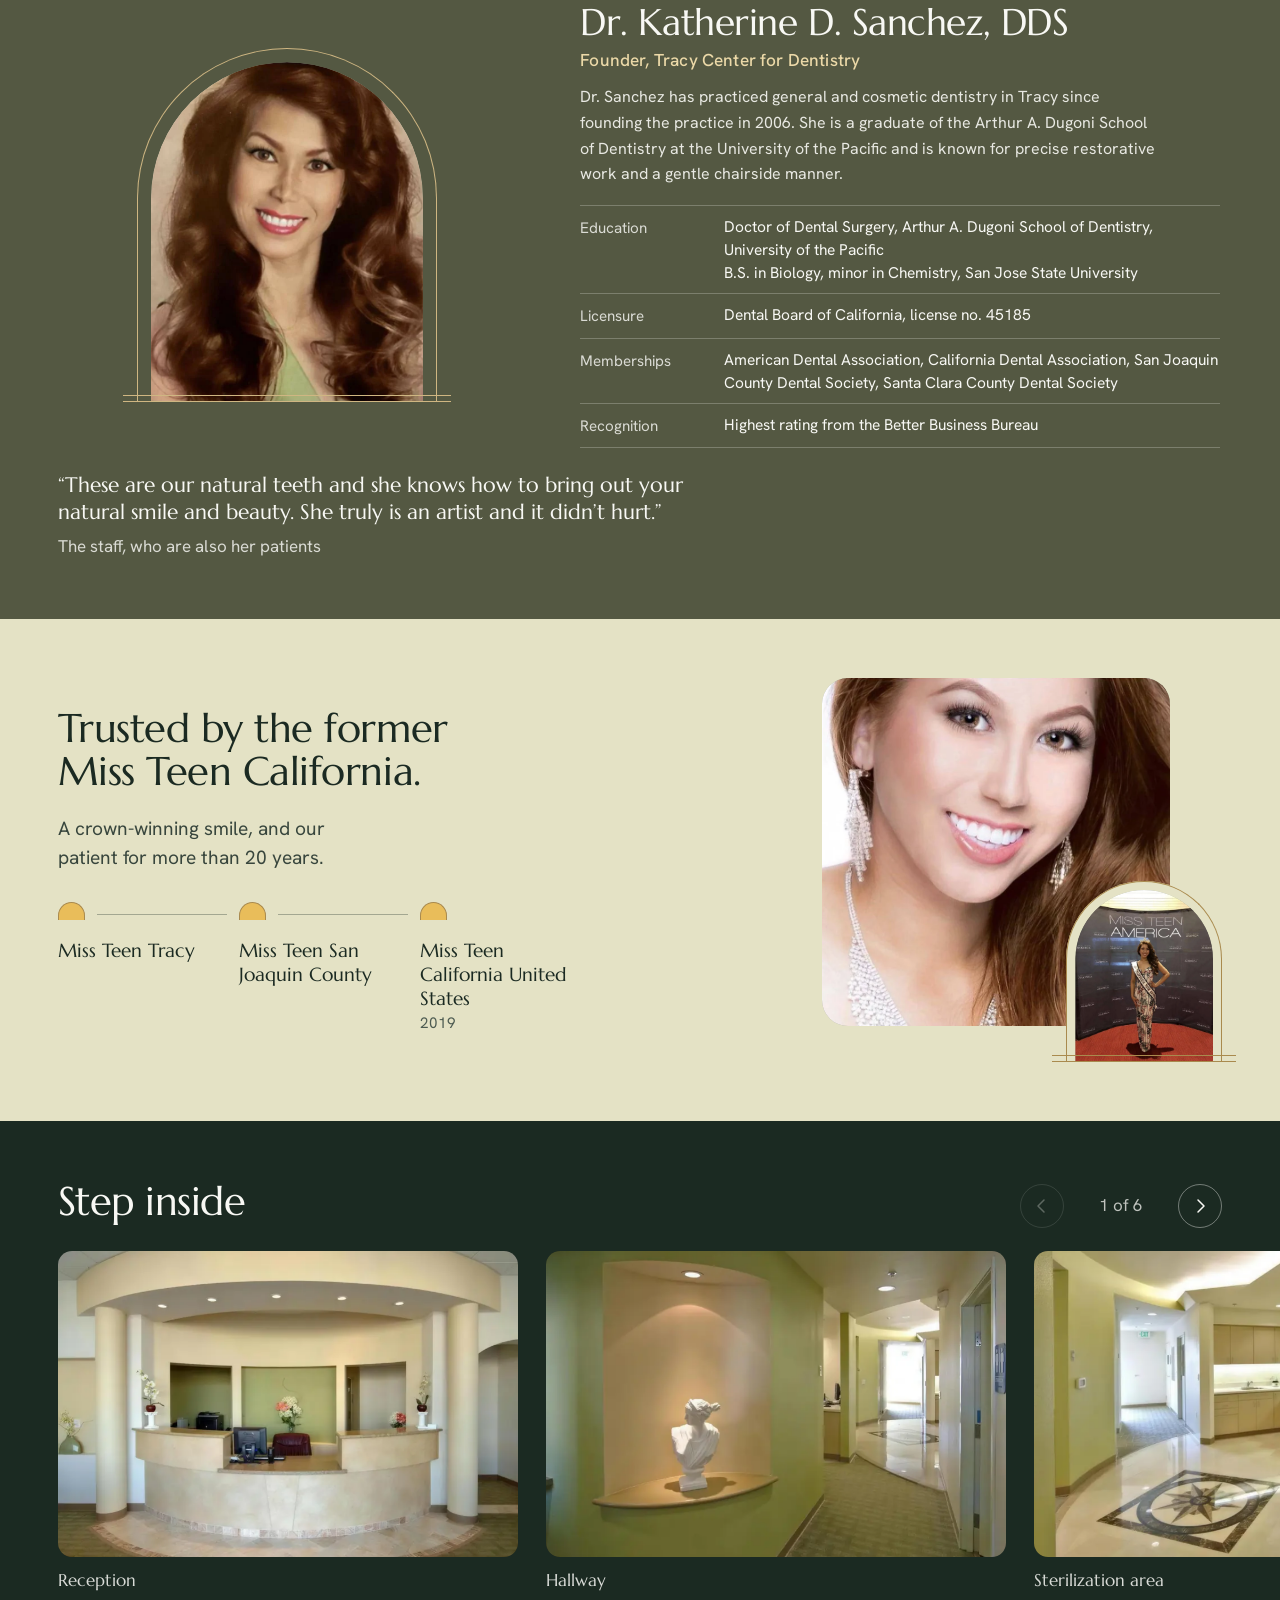
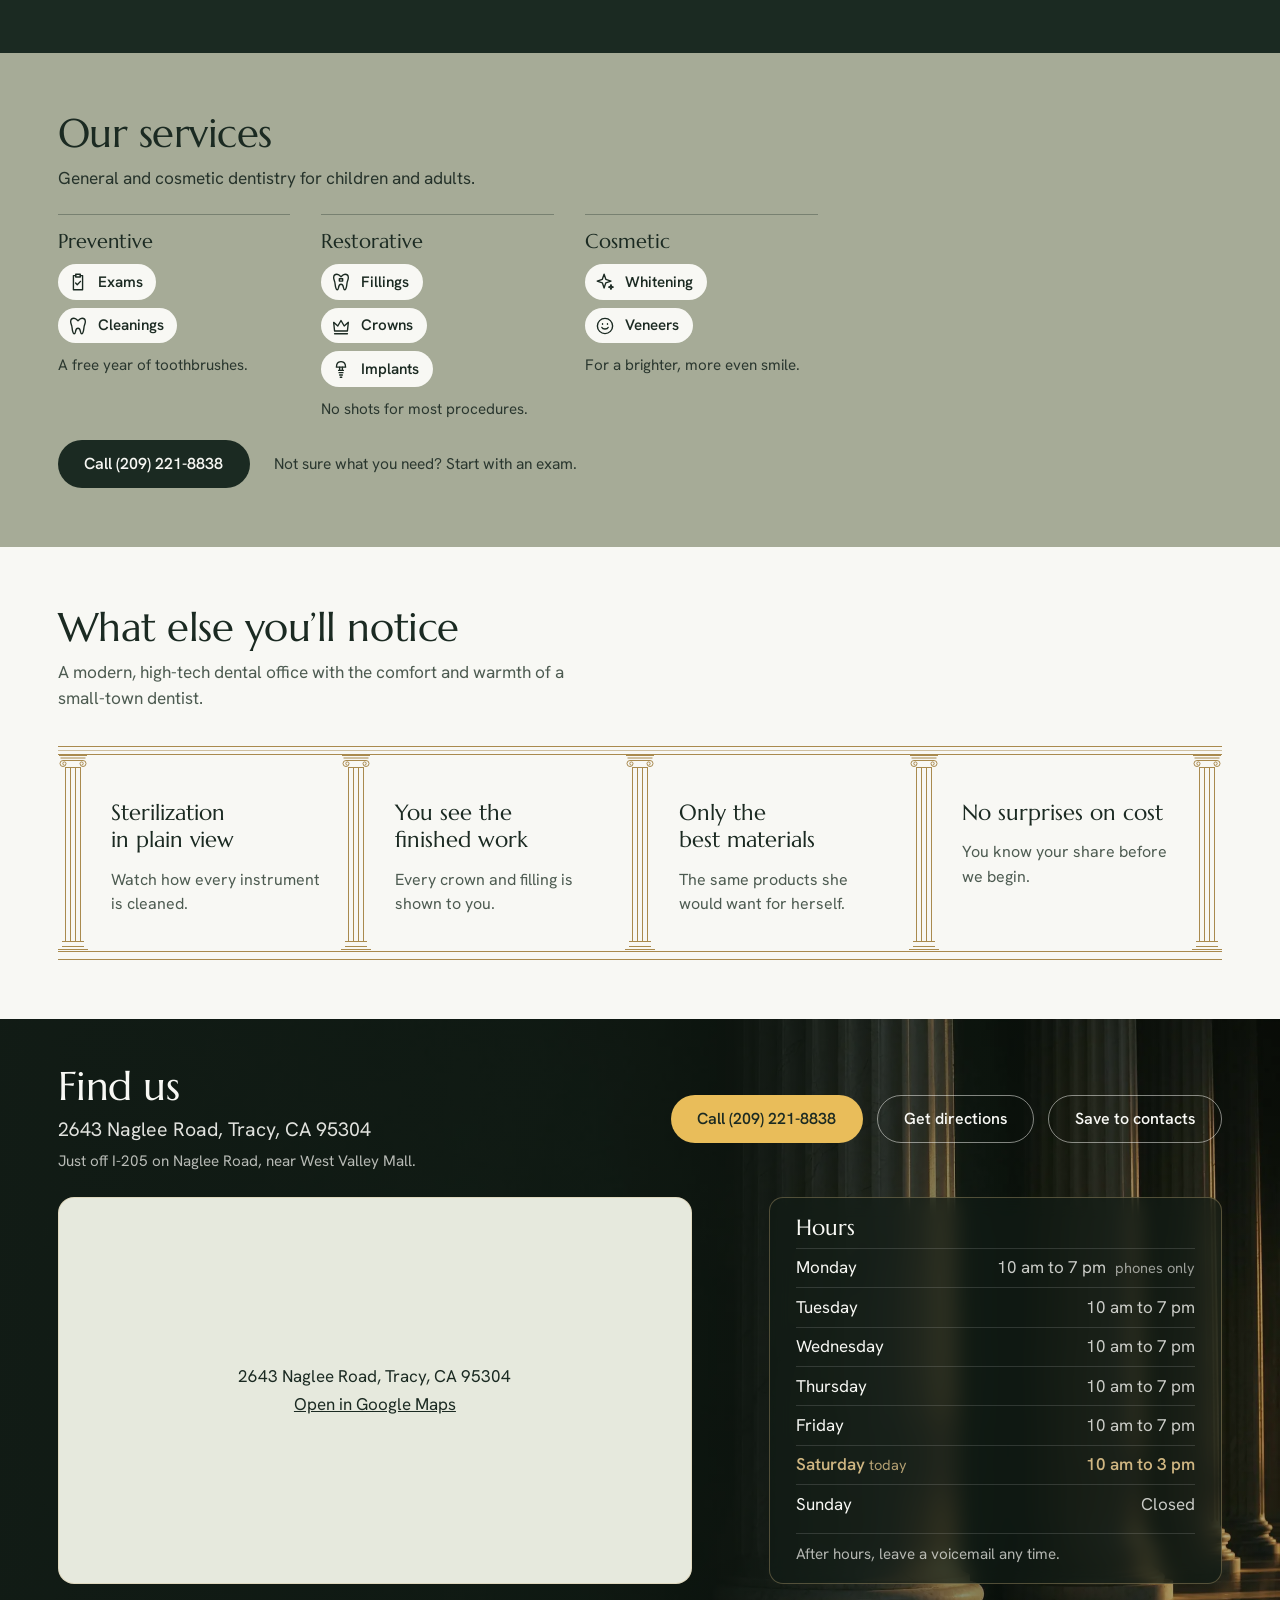
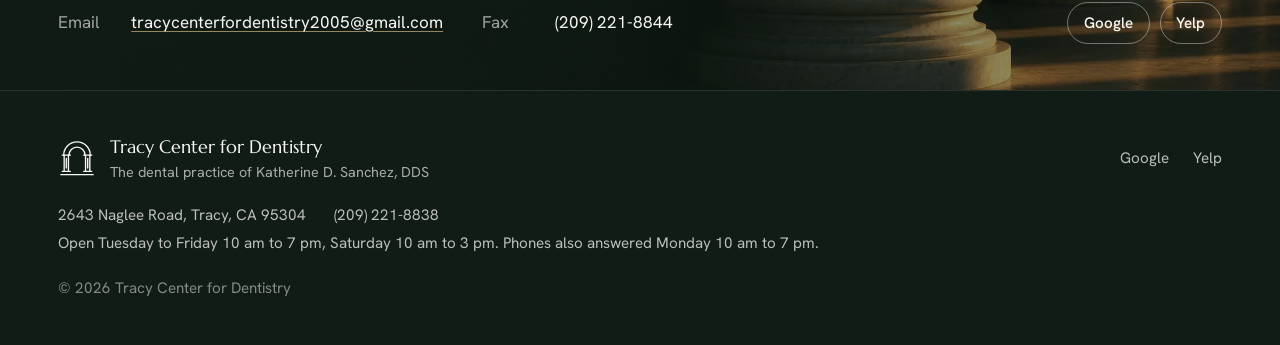
==== commit a477f90a: "Keep the staging demo out of search, add contact facts to the footer The GitHub Pages copy now carri" ====
--- a/index.html
+++ b/index.html
@@ -7,7 +7,10 @@
   <title>Painless Family Dentist in Tracy, CA | Tracy Center for Dentistry</title>
   <meta name="description" content="Painless dentistry for the whole family in Tracy, CA. No shots for most procedures, kids welcome, evenings and Saturdays. Call (209) 221-8838.">
   <link rel="canonical" href="https://www.tracycenterfordentistry.com/">
-  <meta name="robots" content="index, follow, max-image-preview:large">
+  <!-- STAGING ONLY. This keeps the demo out of search engines.
+       On launch day, replace the next line with:
+       <meta name="robots" content="index, follow, max-image-preview:large"> -->
+  <meta name="robots" content="noindex, nofollow">
   <meta name="theme-color" content="#e4e2c5">
   <meta name="color-scheme" content="light">
 
@@ -899,7 +902,12 @@
         <a href="https://www.google.com/maps?cid=6623985831701287111" target="_blank" rel="noopener">Google<span class="sr-only"> (opens in a new tab)</span></a>
         <a href="https://www.yelp.com/biz/tracy-center-for-dentistry-tracy-2" target="_blank" rel="noopener">Yelp<span class="sr-only"> (opens in a new tab)</span></a>
       </nav>
-      <p class="site-footer__legal">&copy; <span data-year>2026</span> Tracy Center for Dentistry. 2643 Naglee Road, Tracy, CA 95304.</p>
+      <address class="site-footer__facts">
+        <span>2643 Naglee Road, Tracy, CA 95304</span>
+        <span><a href="tel:+12092218838">(209) 221-8838</a></span>
+        <span>Open Tuesday to Friday 10 am to 7 pm, Saturday 10 am to 3 pm. Phones also answered Monday 10 am to 7 pm.</span>
+      </address>
+      <p class="site-footer__legal">&copy; <span data-year>2026</span> Tracy Center for Dentistry</p>
     </div>
   </footer>
 
--- a/assets/css/site.css
+++ b/assets/css/site.css
@@ -875,6 +875,9 @@
 .site-footer__links { display: flex; gap: 24px; }
 .site-footer__links a { text-decoration: none; }
 .site-footer__links a:hover { color: var(--marble); text-decoration: underline; text-underline-offset: 4px; }
+.site-footer__facts { flex-basis: 100%; display: flex; flex-wrap: wrap; gap: 4px 28px; font-style: normal; }
+.site-footer__facts a { text-decoration: none; }
+.site-footer__facts a:hover { color: var(--marble); text-decoration: underline; text-underline-offset: 4px; }
 .site-footer__legal { flex-basis: 100%; margin: 0; color: rgba(248, 248, 244, 0.5); }
 
 /* Hero reassurance row */
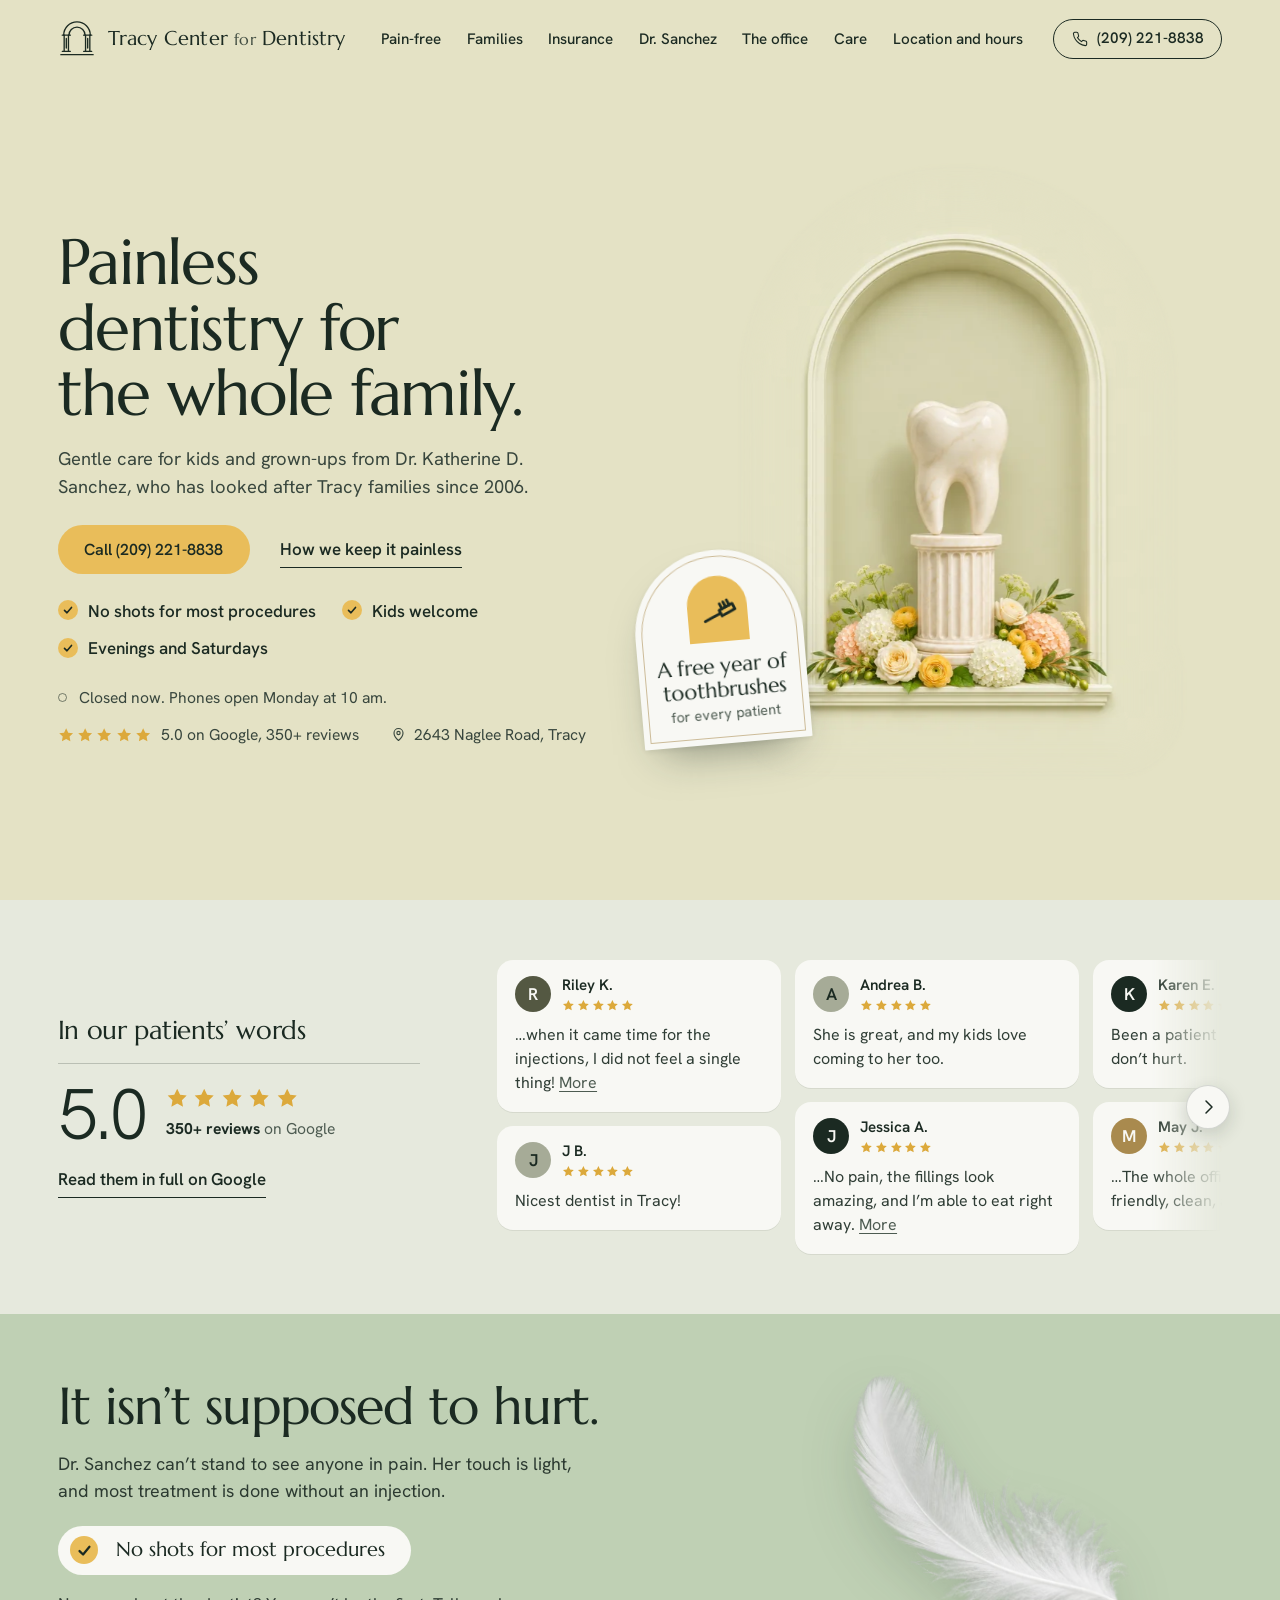
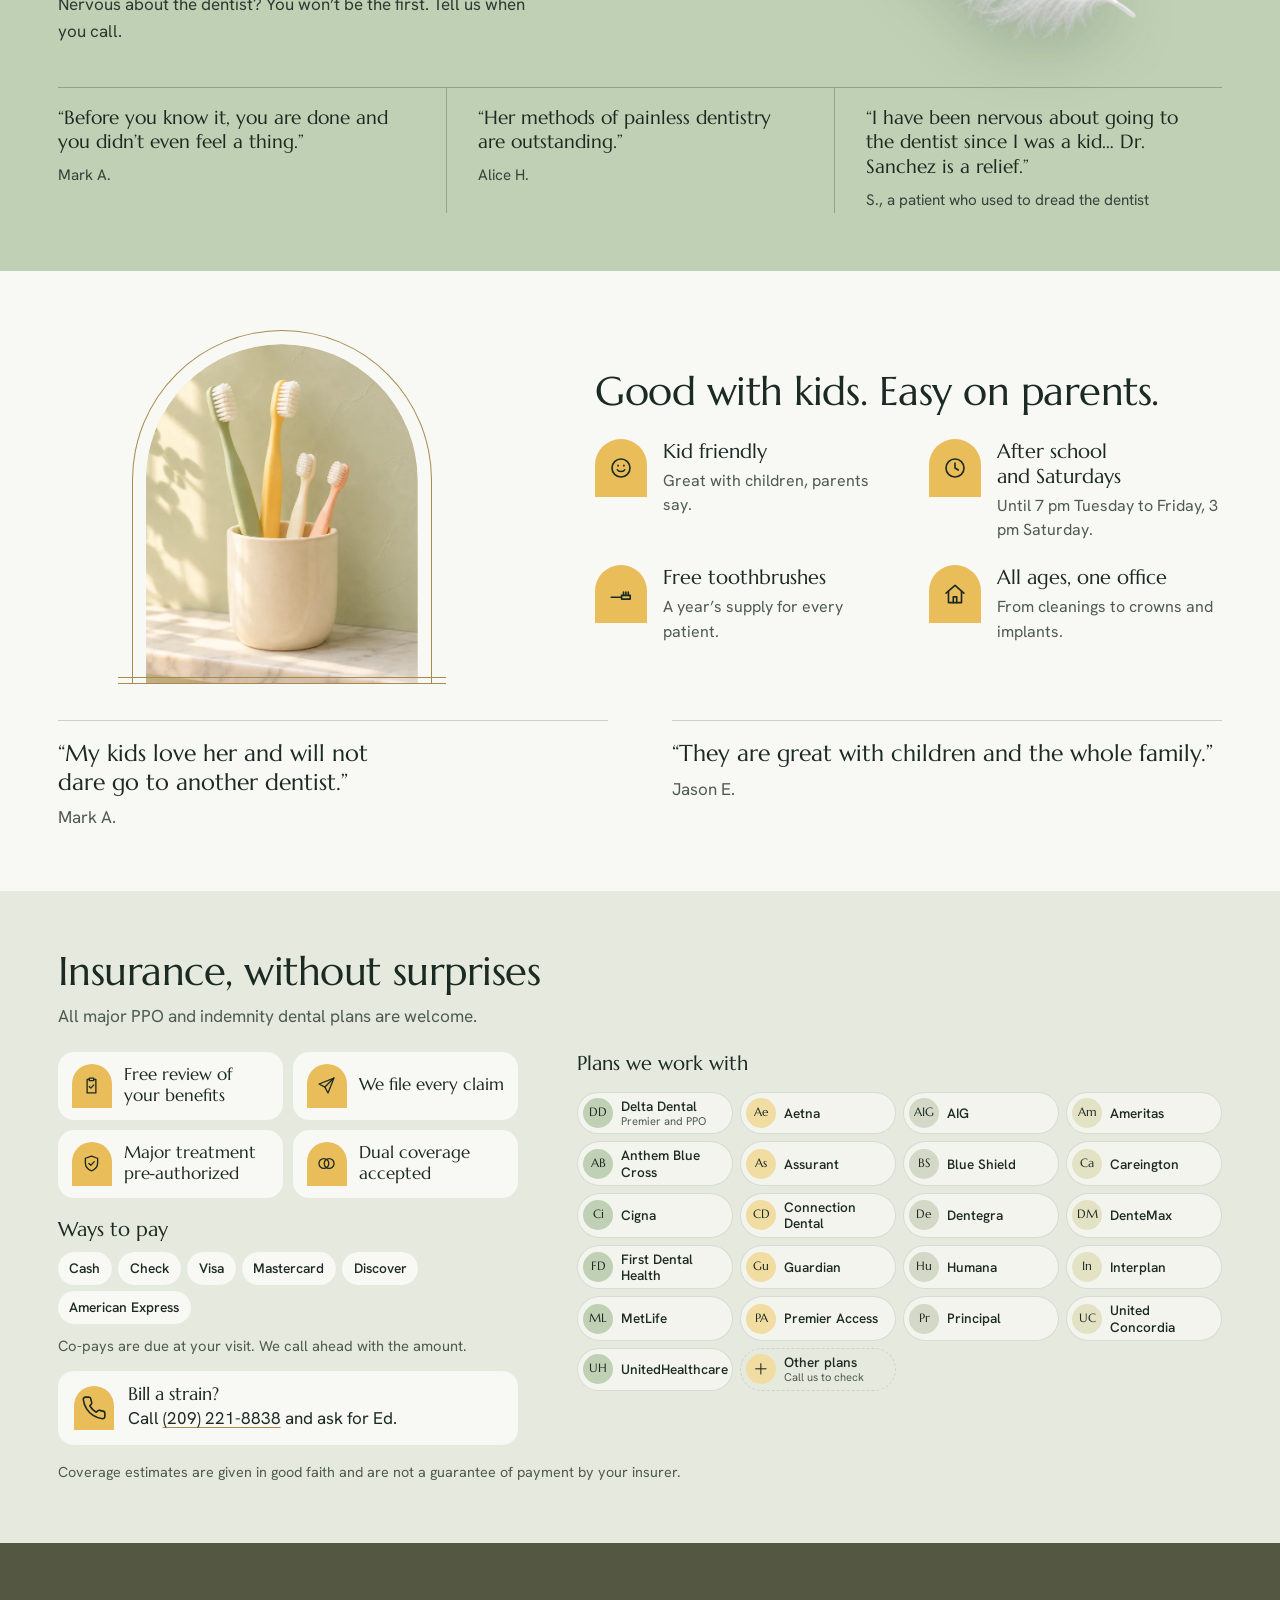
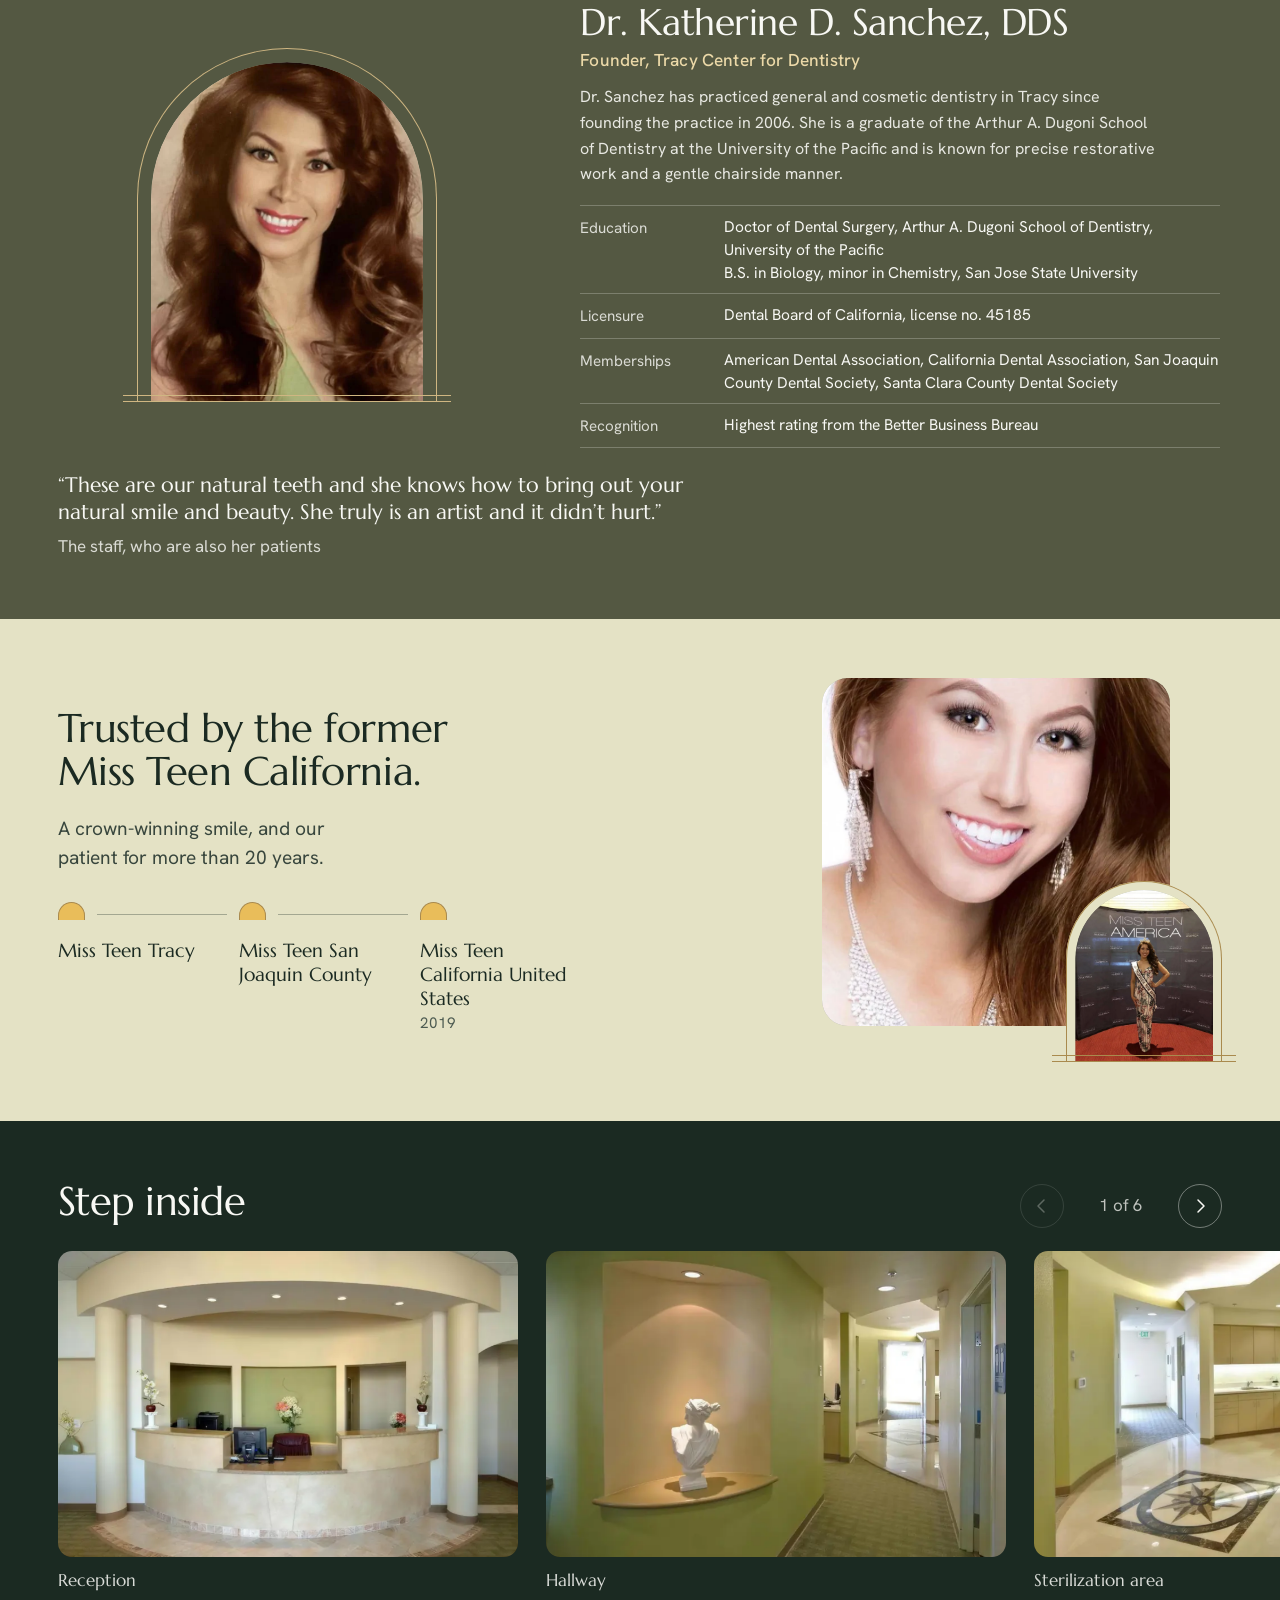
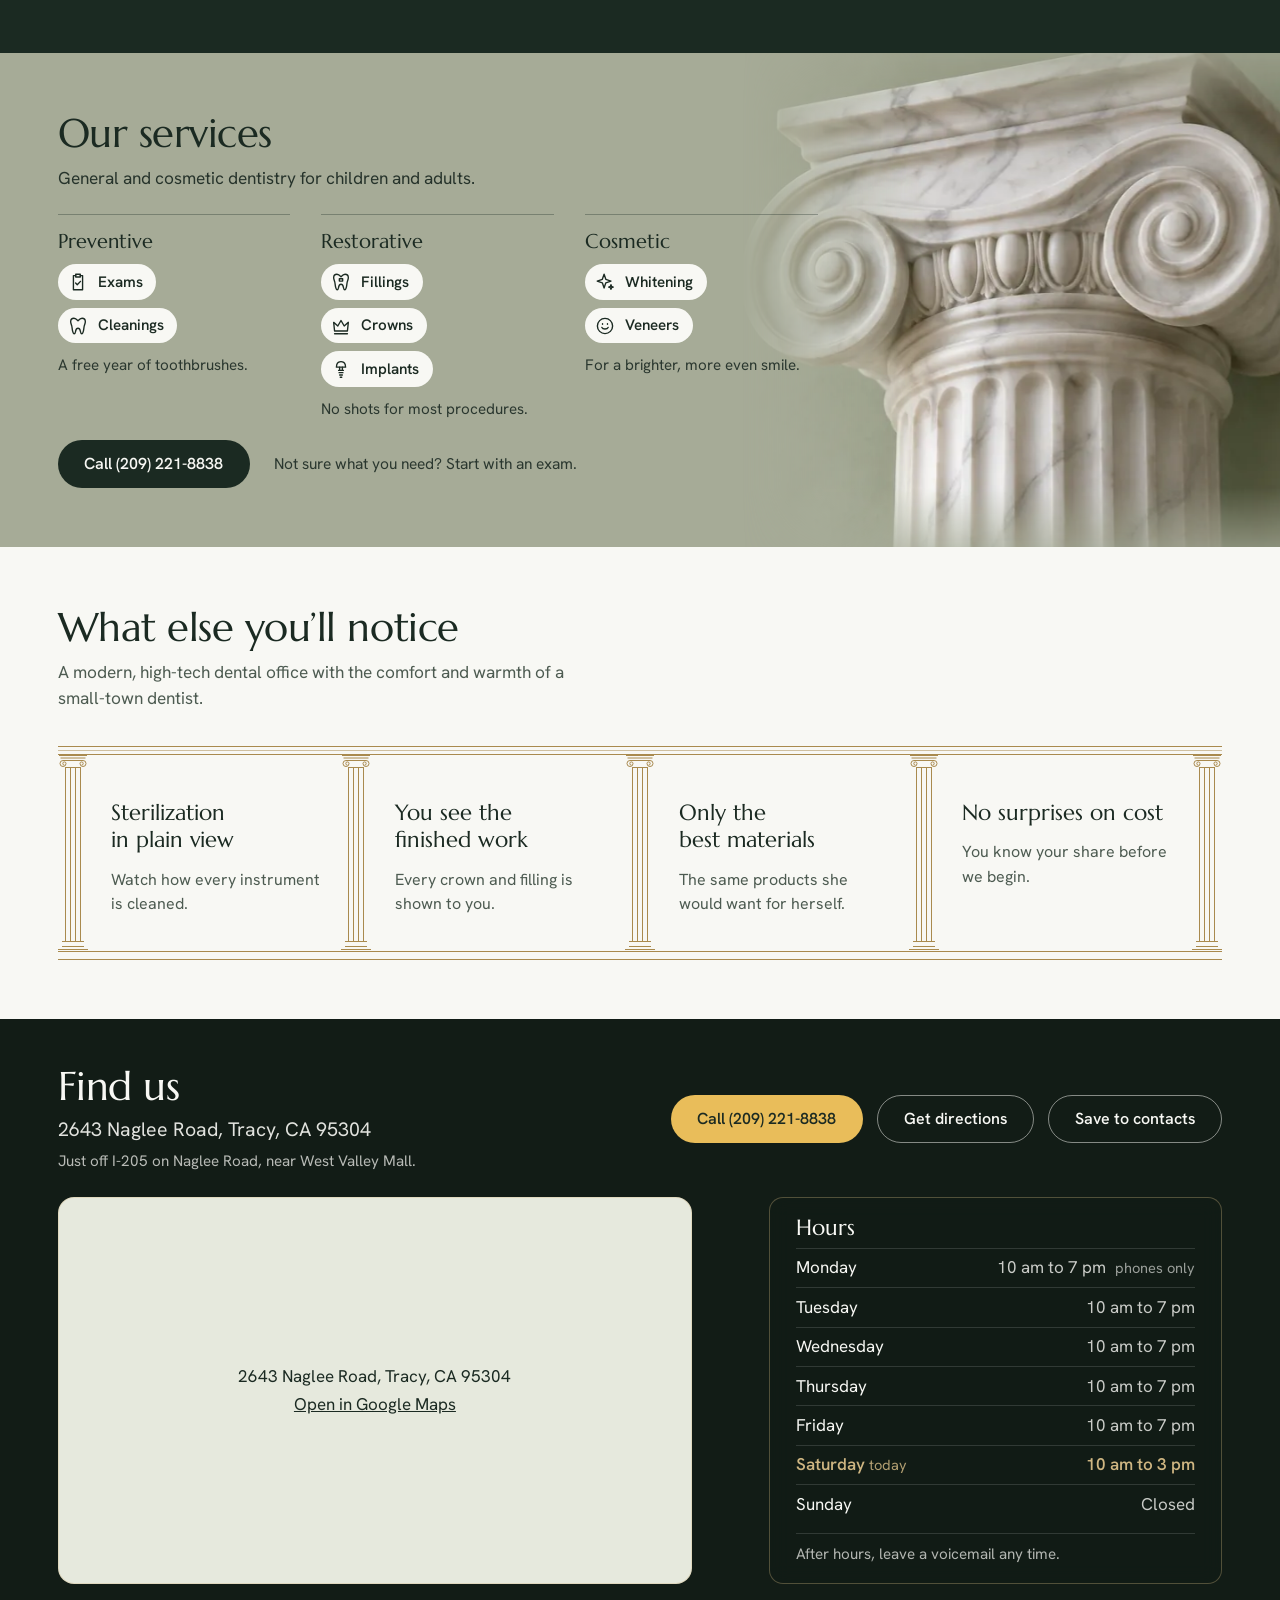
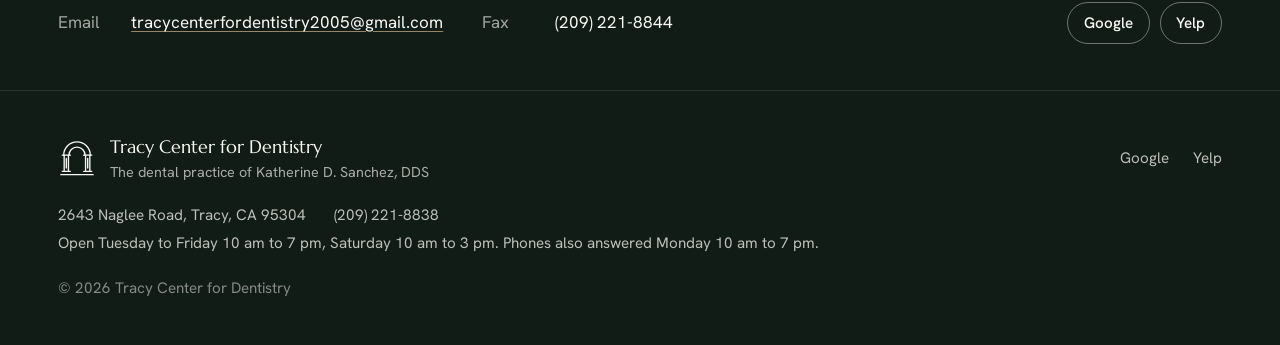
==== commit fb0c4e7a: "Reword the staging note so it holds no second robots tag Co-Authored-By: Claude Fable 5.2 <noreply@a" ====
--- a/index.html
+++ b/index.html
@@ -7,9 +7,8 @@
   <title>Painless Family Dentist in Tracy, CA | Tracy Center for Dentistry</title>
   <meta name="description" content="Painless dentistry for the whole family in Tracy, CA. No shots for most procedures, kids welcome, evenings and Saturdays. Call (209) 221-8838.">
   <link rel="canonical" href="https://www.tracycenterfordentistry.com/">
-  <!-- STAGING ONLY. This keeps the demo out of search engines.
-       On launch day, replace the next line with:
-       <meta name="robots" content="index, follow, max-image-preview:large"> -->
+  <!-- STAGING ONLY. The next line keeps the demo out of search engines.
+       On launch day change its content value to: index, follow, max-image-preview:large -->
   <meta name="robots" content="noindex, nofollow">
   <meta name="theme-color" content="#e4e2c5">
   <meta name="color-scheme" content="light">
